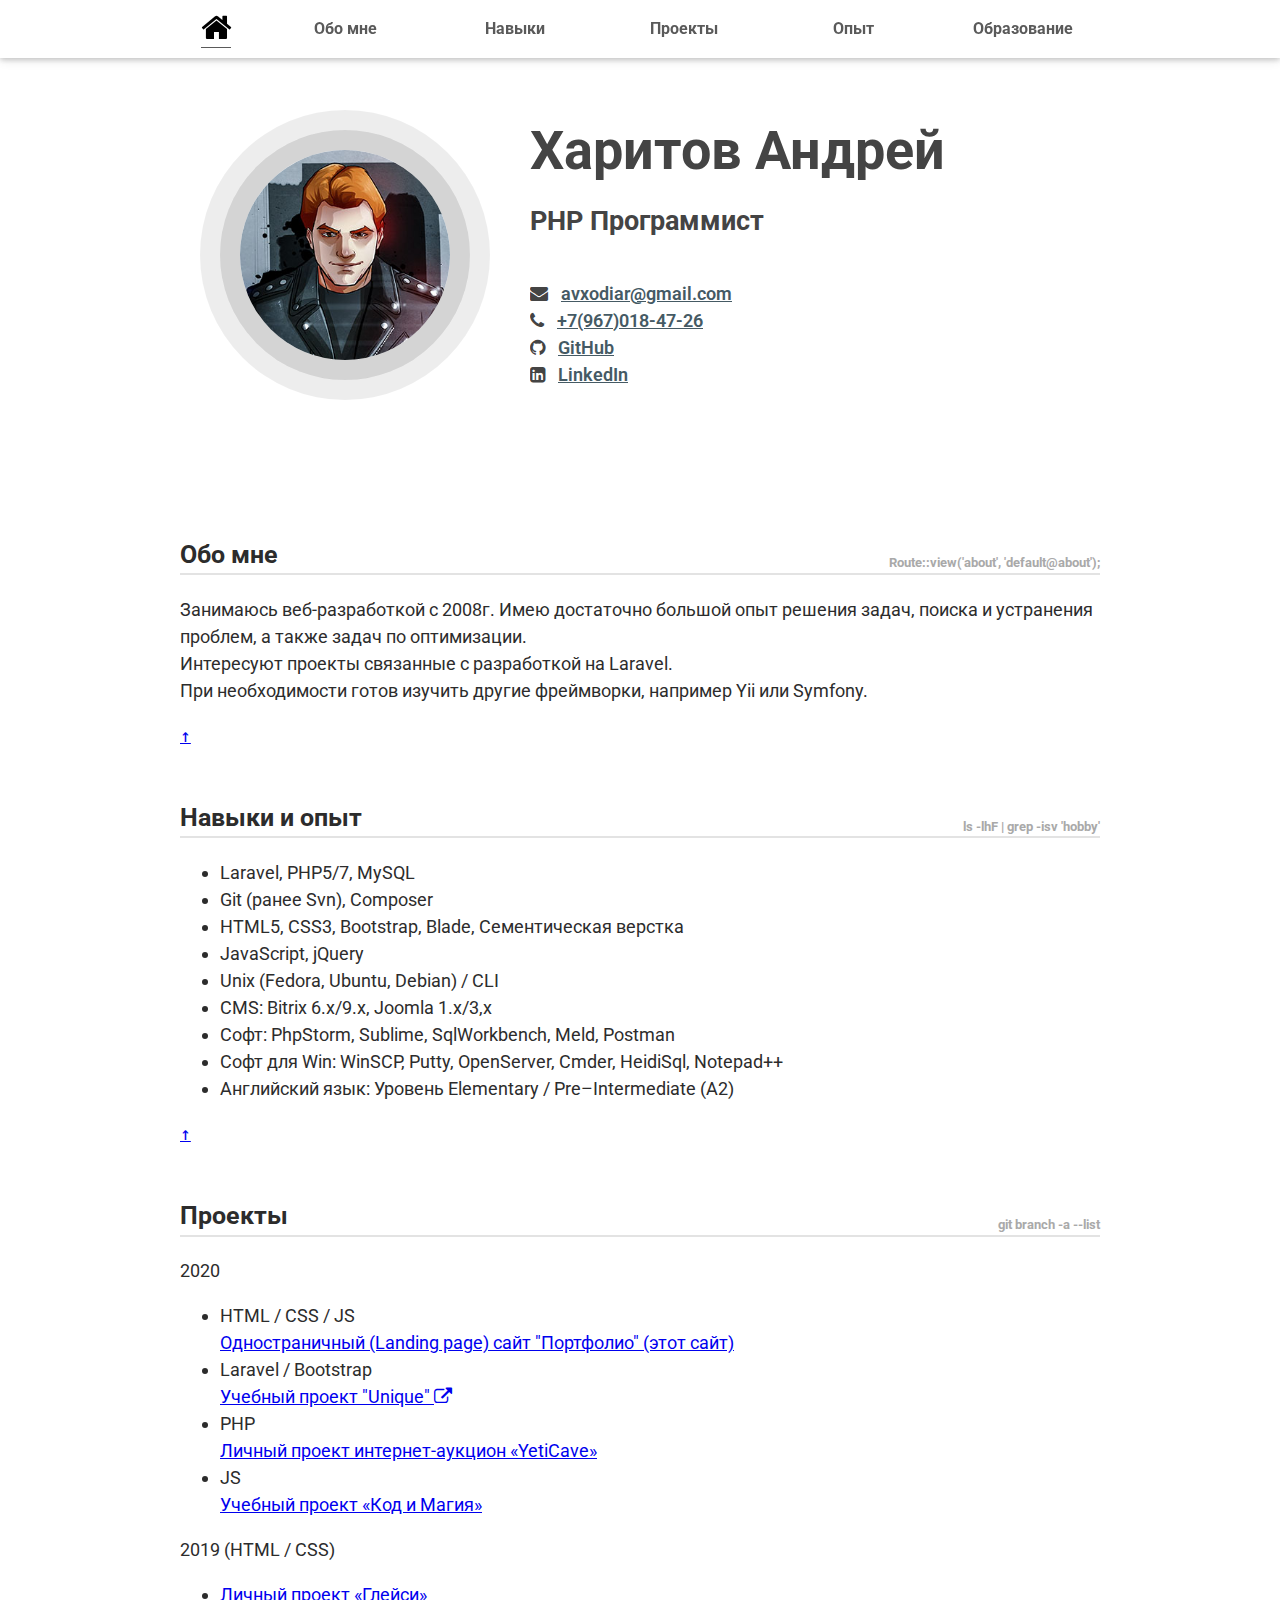
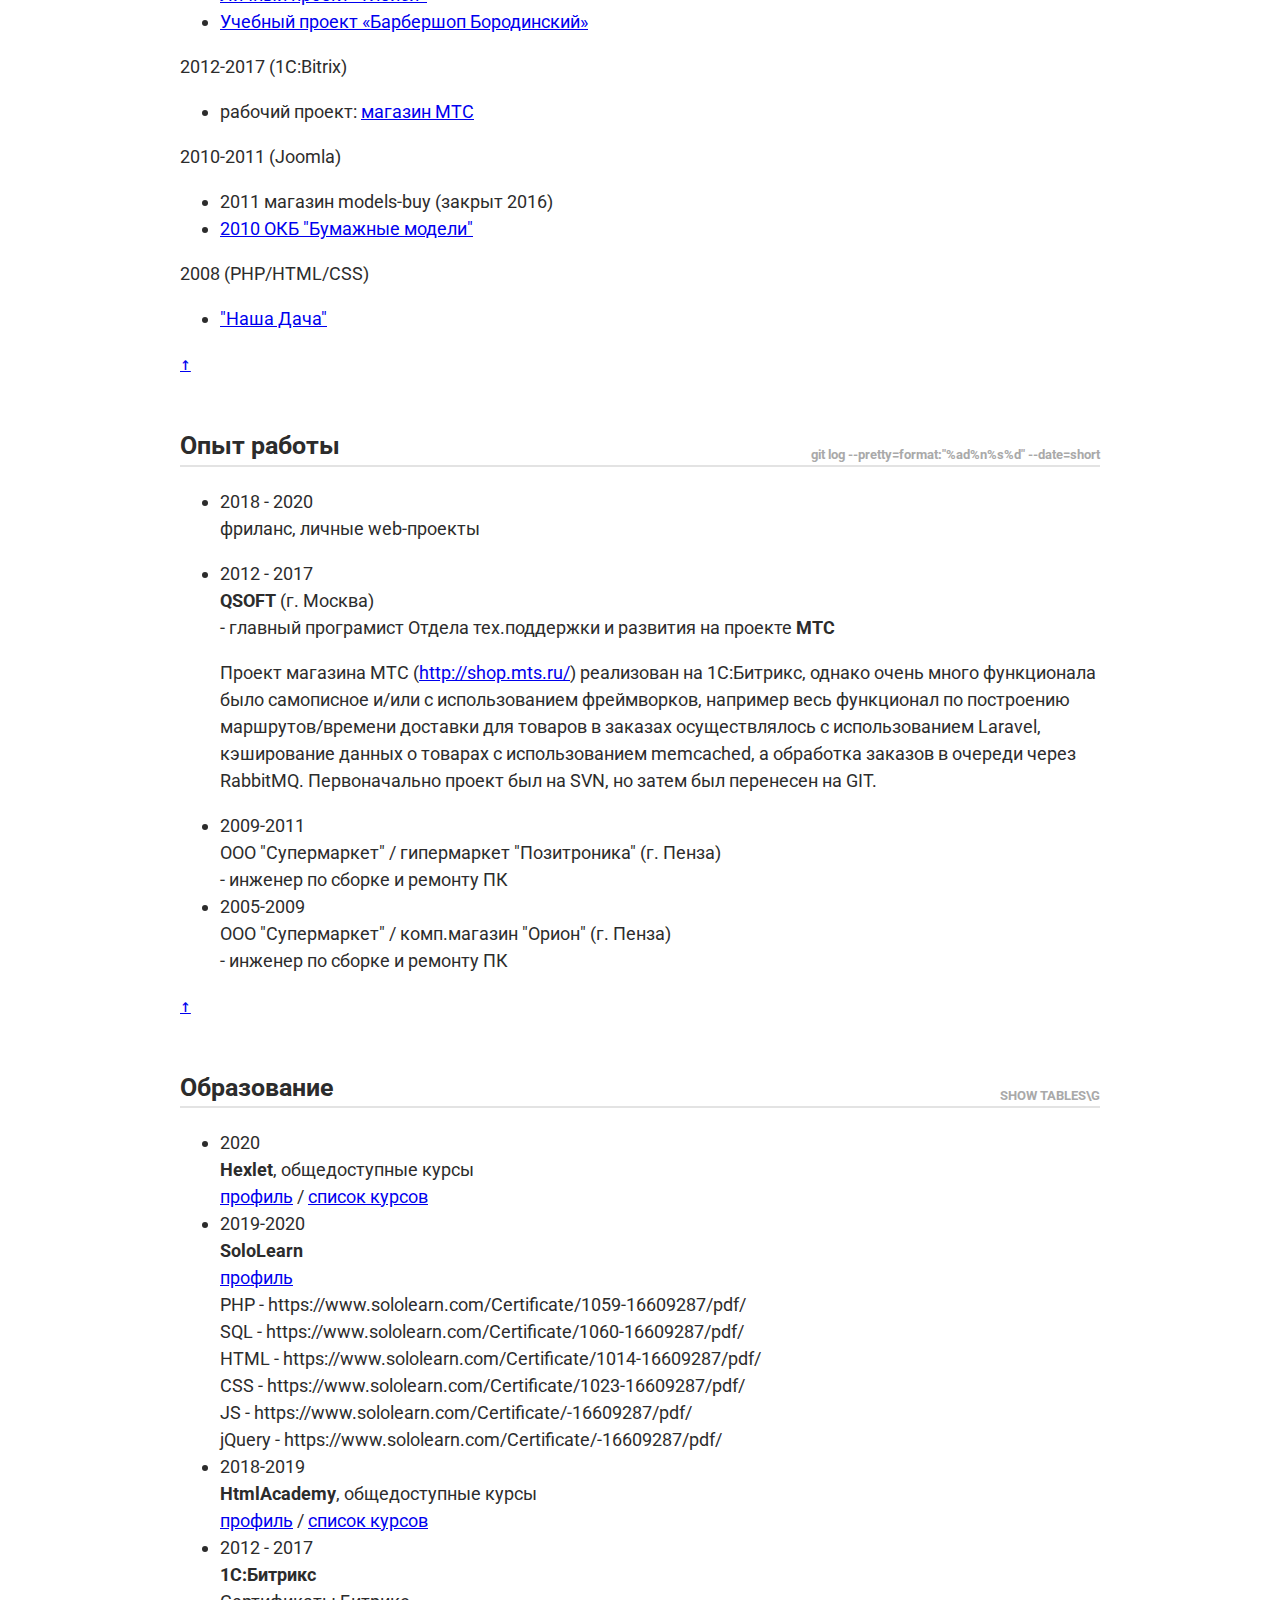
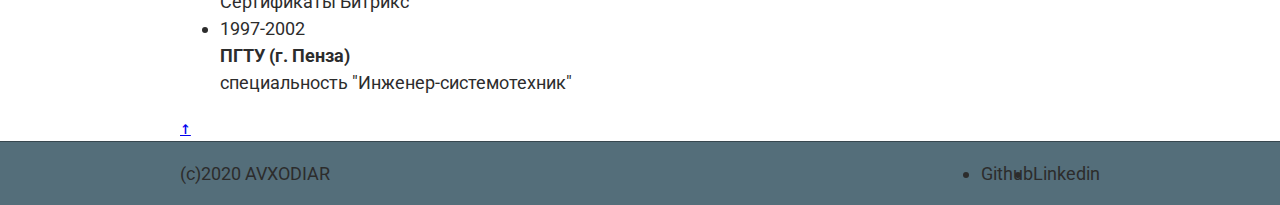
==== maket/index.html @ 3dc70e4c "Новый макет отображения портфолио" ====
<!DOCTYPE html>
<html lang="ru">
<head>
  <meta charset="UTF-8">
  <meta name="viewport" content="width=device-width, initial-scale=1.0">
  <title>Портфолио</title>

  <link href="css/basis.css" rel="stylesheet">
  <!-- <link href="css/outline-my.css" rel="stylesheet"> -->
  <link href="css/r-normalize-min.v8.0.1-2.css" rel="stylesheet">
  <link type="text/css" rel="stylesheet" href="http://fonts.googleapis.com/css?family=Roboto:300,400,500,700|Google+Sans:400,500,700">
  <link rel="stylesheet" href="css/font-awesome.min.css">
  <style>
    body {
      min-width: 960px;
      display: flex;
      flex-direction: column;
      justify-content: space-between;
      min-height: 100vh;

      color: #2c2c2c;
      font-size: 18px;
      font-family: "Roboto", "monospace";
      line-height: 1.5;
      background-color: #fff;
    }
    header {
      /*background-color: #607D8B;
      color: #fff;*/
    }
    main {
      flex-grow: 1;
    }

    .container {
      width: 960px;
      margin: 0 auto;
      padding: 0 20px;
      box-sizing: border-box;
      overflow: hidden;
    }

    .header {
      display: flex;
      margin: 90px 0 60px;
      padding: 20px;
    }
    .header img {
      border-radius: 50%;
      box-shadow: 0 0 0 20px rgba(0, 0, 0, 0.07);
      border: 20px solid rgba(0, 0, 0, 0.17);
      margin: 20px;
      width: 250px;
      height: 250px;
    }
    .header .name {
      flex-grow: 1;
      display: flex;
      flex-direction: column;
      justify-content: center;
      margin-left: 40px;
      overflow: hidden;
      color: #444;
      font-weight: 600;
    }
    .header .name h1 {
      margin: 0 0 10px;
      font-size: 3em;
    }
    .header .name h4 {
      margin: 0 0 20px;
      font-size: 1.5em;
    }

    .header .name a {
      padding-left: 0.5em;
      font-size: 1em;
      color: #455A64;
    }
    
    .header .name ul {
      list-style: none;
      padding: 0;
    }



    nav.main {
      /*background-color: #546E7A;
      border-top: 1px solid #37474F;
      box-shadow: 0px 10px 20px 0px #546E7A;*/
      /*border-bottom: 1px solid #c9c9c9;*/
      width: 100%;
      position: fixed;
      background: #FFFFFF;
      z-index: 1;
      box-shadow: 0 2px 5px 0 rgba(0, 0, 0, 0.16), 0 2px 10px 0 rgba(0, 0, 0, 0.12);
    }
    nav.main ul {
      display: flex;
      justify-content: space-evenly;
      padding: 0.5em 0;
      list-style: none;
    }
    nav.main li {
      /*margin: 0px 10px;*/
    }
    nav.main a {
      display: block;
      width: 9em;
      padding: 0.5em 1em;
      color: #5a5a5a;
      font-size: 0.9em;
      font-weight: bold;
      text-align: center;
      text-decoration: none;
    }
    nav.main .home a {
      width: 4em;
      padding: 0;
    }
    nav.main .home .fa-home:before {
      font-size: 2em;
      position: relative;
      top: 0.1em;
      padding-bottom: 0.1em;
    }
    nav.main .home.active .fa-home:before {
      border-bottom: 1px solid #5a5a5a;
    }


    nav.main a span {
      padding: 0.5em 0;
    }
    nav.main a span:last-child {
      display: none;
    }
    nav.main a span:last-child::before,
    nav.main a span:last-child::after {
      position: absolute;
    }
    nav.main a span:last-child::before {
      content: '{{ ';
      margin-left: -1.5em;
    }
    nav.main a span:last-child::after {
      content: ' }}';
      margin-left: 0.5em;
    }

    nav.main .active span:first-child {
      border-bottom: 1px solid #5a5a5a;
    }    

    nav.main .active a,
    nav.main a:hover {
      color: #000;
      /*background-color: #cfd8dc;*/
    }
    nav.main a:hover span:first-child {
      display: none;
    }
    nav.main a:hover span:last-child {
      display: inline;
    }

    main {
      background-color: #fff;
    }

    h2 {
      position: relative;
      margin-top: 50px;
      font-size: 25px;
      text-align: left;
      border-bottom: 2px solid #e3e3e3;
    }

    h2.fun span{
      position: absolute;
      right: 0;
      font-size: 0.5em;
      color: darkgray;
      bottom: 0;
    }

   
    footer {
      border-top: 1px solid #37474F;
      background-color: #546E7A;
    }
    footer .container {
      display: flex;
      justify-content: space-between;
    }
    footer .container ul {
      display: flex; 
    }

  </style>

</head>
<body id="home">
  <nav class="main">
    <ul class="container">
      <li class="home active">
        <a href="#home" aria-label="Главная">
          <i class="fa fa-home fa-2" aria-hidden="true"></i>
        </a>
      </li>
      <li><a href="#about">
        <span>Обо мне</span>
        <span>$about</span></a>
      </li>
      <li>
        <a href="#skills">
          <span>Навыки</span>
          <span>$skills</span>
        </a>
      </li>
      <li>
        <a href="#projects">
          <span>Проекты</span>
          <span>$projects</span>
        </a>
      </li>
      <li>
        <a href="#expirience">
          <span>Опыт</span>
          <span>$expirience</span>
        </a></li>
      <li>
        <a href="#education">
          <span>Образование</span>
          <span>$education</span>
        </a>
      </li>
    </ul>
  </nav>

  <header>
    <div class="container">
      <div class="header">
        <img src="img/avatar.jpg" width=250px height=250px alt="Мое фото">
        <div class="name">
          <h1>Харитов Андрей</h1>
          <h4>PHP Программист</h4>
          <ul>
            <li>
              <i class="fa fa-envelope"></i>
              <a href="mailto:avxodiar@gmail.com">avxodiar@gmail.com</a>
            </li>
            <li>
              <i class="fa fa-phone"></i>
              <a href="tel:+79670184726">+7(967)018-47-26</a>
            </li>
            <li>
              <i class="fa fa-github"></i>
              <a href="callto:">GitHub</a>
            </li>
            <li>
              <i class="fa fa-linkedin-square"></i>
              <a href="callto:">LinkedIn</a>
            </li>
          </ul>
        </div>
      </div>
    </div>
  </header>




  <main>
    <div class="container">
      <section id="about" class="anchor">
        <h2 class="fun">Обо мне<span>Route::view('about', 'default@about');</span></h2>
        <p>
          Занимаюсь веб-разработкой с 2008г. Имею достаточно большой опыт решения задач,
          поиска и устранения проблем, а также задач по оптимизации.<br>
          Интересуют проекты связанные с разработкой на Laravel.<br>
          При необходимости готов изучить другие фреймворки, например Yii или Symfony.
        </p>
        <!-- <p>
          <b><i>Примечание для HR</i></b>: я НЕ заинтересован в любых! предложениях связанных с 1С:Битрикс.<br>
          Такие предложения будут игнорироваться. Пожалуйста, не тратьте ни своё, ни моё время.
        </p> -->
        <a href="#top">&uarr;</a>
      </section>

      <section id="skills">
        <h2 class="fun">Навыки и опыт<span>ls -lhF | grep -isv 'hobby'</span></h2>
        <ul>
          <li>Laravel, PHP5/7, MySQL</li>
          <li>Git (ранее Svn), Composer</li>
          <li>HTML5, CSS3, Bootstrap, Blade, Сементическая верстка</li>
          <li>JavaScript, jQuery</li>
          <li>Unix (Fedora, Ubuntu, Debian) / CLI</li>
          <li>CMS: Bitrix 6.x/9.x, Joomla 1.x/3,x</li>
          <li>Софт: PhpStorm, Sublime, SqlWorkbench, Meld, Postman </li>
          <li>Софт для Win: WinSCP, Putty, OpenServer, Cmder, HeidiSql, Notepad++</li>
          <li>Английский язык: Уровень Elementary / Pre–Intermediate (A2)</li>
        </ul>
        <a href="#top">&uarr;</a>
      </section>

      <section id="projects">
        <h2 class="fun">Проекты<span>git branch -a --list</span></h2>
        <div>
          <label>2020</label>
          <ul>
            <li>HTML / CSS / JS<br>
              <a href="https://github.com/Avxodiar/unique">
                Одностраничный (Landing page) сайт "Портфолио" (этот сайт)
              </a>
            </li>
            <li>Laravel / Bootstrap<br>
              <a href="https://github.com/Avxodiar/unique">
                Учебный проект "Unique" 
                <i class="fa fa-external-link"></i>
              </a>
            </li>
            <li>PHP<br>
              <a href="https://github.com/Avxodiar/yeticave">
                Личный проект интернет-аукцион «YetiCave»
              </a>
            </li>
            <li>JS<br>
              <a href="https://avxodiar.github.io/code-and-magic/">
                Учебный проект «Код и Магия»
              </a>
            </li>
          </ul>
        </div>
        <div>
          <label>2019 (HTML / CSS)</label>
          <ul>
            <li>
              <a href="https://avxodiar.github.io/gllacy/">
                Личный проект «Глейси»
              </a>
            </li>
            <li>
              <a href="https://avxodiar.github.io/barbershop">
                Учебный проект «Барбершоп Бородинский»
              </a>
            </li>
          </ul>
        </div>

        <div>
          <label>2012-2017 (1С:Bitrix)</label>
          <ul>
            <li> рабочий проект: <a href="#QSOFT">магазин МТС</a></li>
          </ul>
        </div>

        <div>
          <label>2010-2011 (Joomla)</label>
          <ul>
            <li>2011 магазин models-buy (закрыт 2016)</li>
            <li>
              <a href="http://models-paper.com/">
                2010 ОКБ "Бумажные модели"
              </a>
            </li>
          </ul>
        </div>

        <div>
          <label>2008 (PHP/HTML/CSS)</label>
          <ul>
            <li>
              <a href="http://nasha-dacha.com/">
                 "Наша Дача"
              </a>
            </li>
          </ul>
        </div>

        <a href="#top">&uarr;</a>
      </section>

      <section id="expirience">
        <h2 class="fun">Опыт работы<span>git log --pretty=format:"%ad%n%s%d" --date=short</span></h2>
        <ul>
          <li>2018 - 2020<br>
            фриланс, личные web-проекты
          </li>
          <li>
            <p id='QSOFT'>2012 - 2017<br>
              <b>QSOFT</b> (г. Москва)<br>
              - главный програмист Отдела тех.поддержки и развития на проекте <b>МТС</b></p>
            <p>
              Проект магазина МТС (<a href="http://shop.mts.ru/">http://shop.mts.ru/</a>) реализован на 1С:Битрикс, однако очень много функционала было самописное и/или с использованием фреймворков, например весь функционал по построению маршрутов/времени доставки для товаров в заказах осуществлялось с использованием Laravel, кэширование данных о товарах с использованием memcached, а обработка заказов в очереди через RabbitMQ.
              Первоначально проект был на SVN, но затем был перенесен на GIT.
            </p>
          </li>
          <li>2009-2011<br>
            ООО "Супермаркет" / гипермаркет "Позитроника" (г. Пенза)<br>
             - инженер по сборке и ремонту ПК
           </li>
          <li>2005-2009<br>
            ООО "Супермаркет" / комп.магазин "Орион" (г. Пенза)<br>
            - инженер по сборке и ремонту ПК
          </li>
        </ul>
        <a href="#top">&uarr;</a>
      </section>

      <section id="education">
        <h2 class="fun">Образование <span>SHOW TABLES\G</span></h2>
        <ul>
          <li>2020<br>
              <b class="courses-logo logo-hexlet">Hexlet</b>, общедоступные курсы<br>
              <a href="https://ru.hexlet.io/u/avxodiar" target="_blank">профиль</a>
               /
              <a href="https://ru.hexlet.io/u/avxodiar/courses" target="_blank">список курсов</a>
          </li>
          <li>2019-2020<br>
            <b class="courses-logo logo-sololearn">SoloLearn</b><br>
            <a href="https://www.sololearn.com/Profile/16609287/" target="_blank">профиль</a><br>
            PHP - https://www.sololearn.com/Certificate/1059-16609287/pdf/<br>
            SQL - https://www.sololearn.com/Certificate/1060-16609287/pdf/<br>
            HTML - https://www.sololearn.com/Certificate/1014-16609287/pdf/<br>
            CSS - https://www.sololearn.com/Certificate/1023-16609287/pdf/<br>
            
            JS - https://www.sololearn.com/Certificate/-16609287/pdf/<br>
            jQuery - https://www.sololearn.com/Certificate/-16609287/pdf/<br>
          </li>
          <li>2018-2019<br>
              <b class="courses-logo logo-htmlacademy">HtmlAcademy</b>, общедоступные курсы<br>
              <a href="https://htmlacademy.ru/profile/id14311/" target="_blank">профиль</a>
               /
              <a href="https://htmlacademy.ru/profile/id14311/progress" target="_blank">список курсов</a>
          </li>
          <li>2012 - 2017<br>
            <b class="courses-logo logo-bitrix" target="_blank">1C:Битрикс</b><br>
            Сертификаты Битрикс
          </li>
          <li>1997-2002<br>
            <b class="courses-logo logo-pgtu">ПГТУ (г. Пенза)</b><br>
            специальность "Инженер-системотехник"
          </li>
        </ul>
        <a href="#top">&uarr;</a>
      </section>

    </div>
  </main>

  <footer>
    <div class="container">
      <p>(c)2020 AVXODIAR</p>
      <nav>
        <h3 class="visually-hidden">Ссылки</h3>
        <ul>
          <li>Github</li>
          <li>Linkedin</li>
        </ul>
      </nav>
    </div>
  </footer>

<script>
'use strict';

( function() {

const topOffset = document.querySelector('nav.main').offsetHeight + 12;
document.querySelectorAll('nav.main a[href^="#"').forEach(link => {

    link.addEventListener('click', function(evt) {
        evt.preventDefault();

        let href = this.getAttribute('href').substring(1);

        document.querySelector('nav.main .active').classList.remove("active");
        const currentMenu = this.parentElement;
        currentMenu.classList.add("active");

        const scrollTarget = document.getElementById(href);
        const elementPosition = scrollTarget.getBoundingClientRect().top;
        const offsetPosition = elementPosition - topOffset;

        window.scrollBy({
            top: offsetPosition,
            behavior: 'smooth'
        });
    });
});
})();
 </script>
</body>
</html>
---- maket/css/basis.css ----
/*! basis.css v1.0.3 | MIT License | avxodiar@gmail.com */
html, body {
  margin: 0;
  padding: 0;
}
img {
  max-width: 100%;
  height: auto;
}

/* общее правило для box-sizing с помощью "inherit" */
html { box-sizing: border-box; }
*, *::before, *::after {box-sizing: inherit;}

/* для корректного отображения шрифта в полях ввода*/
input[type=text], input[type=password] {
  font: inherit;
}

/*псевдораспорка. устанавливается в родительский блок*/
.clearfix::after {
  content: "";
  display: table;
  clear: both;
}

/*визуально скрытое, с поддержкой скринридеров*/
.visually-hidden:not(:focus):not(:active),
input[type="checkbox"].visually-hidden,
input[type="radio"].visually-hidden {
  position:absolute;

  width:1px;
  height:1px;
  margin:-1px;
  border:0;
  padding: 0;

  white-space: nowrap;
  clip-path: inset(100%);
  clip:rect(0 0 0 0);
  overflow:hidden;
}

/*оверлей для модальных окон*/
.modal-overlay {
  position: fixed;
  top: 0;
  left:0;
  width: 100%;
  height: 100%;

  background-color: rgba(0,0,0,0.5);
  z-index: 1;
}
---- maket/css/outline-my.css ----
/*! outline.css v1.2 | GNU License | avxodiar@gmail.com */

header, main, footer, nav, section, article, aside, .wrap {
  min-height: 20px;
  left: 0;
}

header::before,
main::before,
nav::before,
section::before,
article::before,
aside::before,
footer::before,
.wrap::before {
  position: absolute;
  right: 0;

  padding: 3px;
  font-weight: 700;

  border: 1px dotted black;
  background-color: rgba(127, 127, 127, 0.5);
}

.wrap {
  outline: 1px dashed #000000;
  opacity: 0.7;
}
header {
  outline: 2px solid #00FF00;
  background-color: rgba(0,255,0,50%);
}
main {
  outline: 2px solid #FF0000;
  background-color: rgba(255,0,0,50%);
}
nav {
  outline: 2px solid #FFFF00;
  background-color: rgba(255,255,0,50%);
}
section {
  outline: 2px solid #FF7F00;
  background-color: rgba(255,127,0,50%);
}
article {
  outline: 2px solid #FF00FF;
  background-color: rgba(255,0,255,50%);
}
aside {
  outline: 2px solid #00FFFF;
  background-color: rgba(0,255,255,50%);
}
footer {
  outline: 2px solid #0000FF;
  background-color: rgba(0,0,255,50%);
}

header::before {
  content: "header";
}
main::before {
  content: "main";
}
nav::before {
  content: "nav";
}
section::before {
  content: "section";
}
article::before {
  content: "article";
}
aside::before {
  content: "aside";
}
footer::before {
  content: "footer";
}
wrap::before {
  content: "wrap";
}
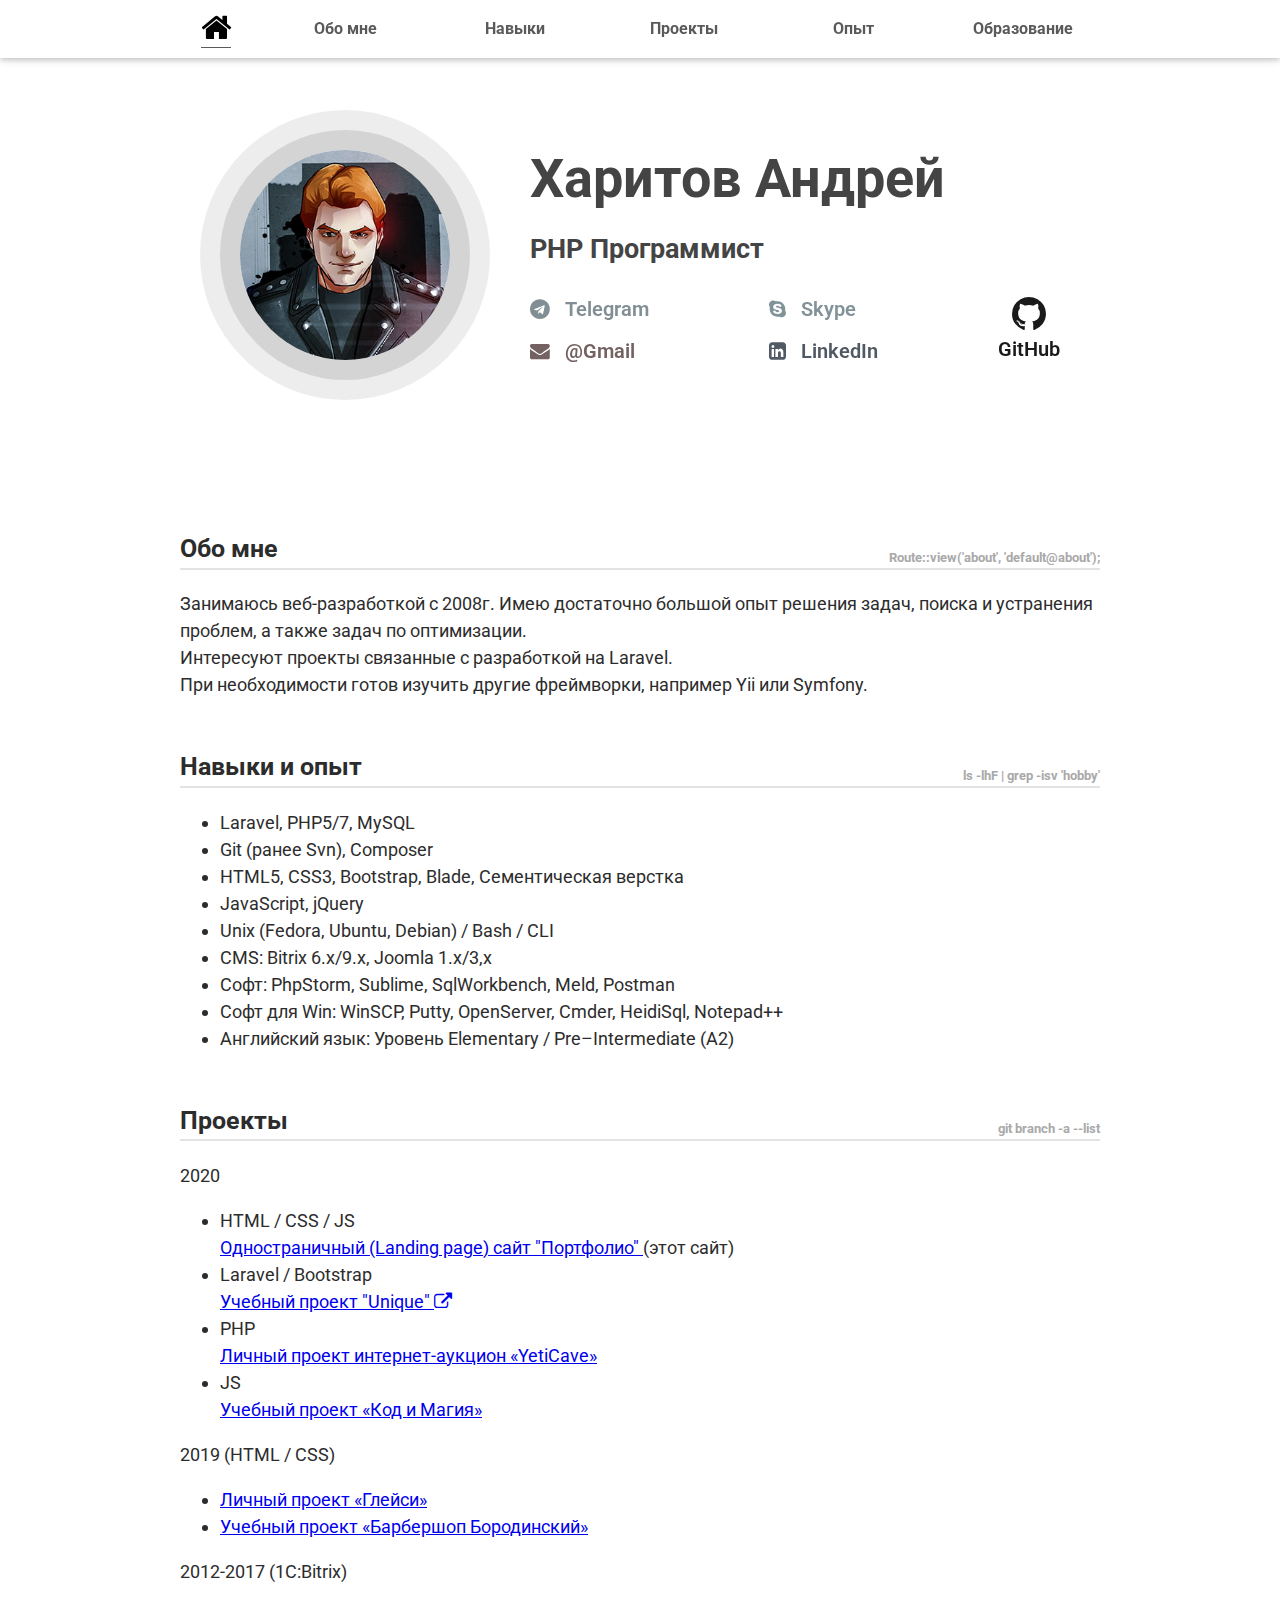
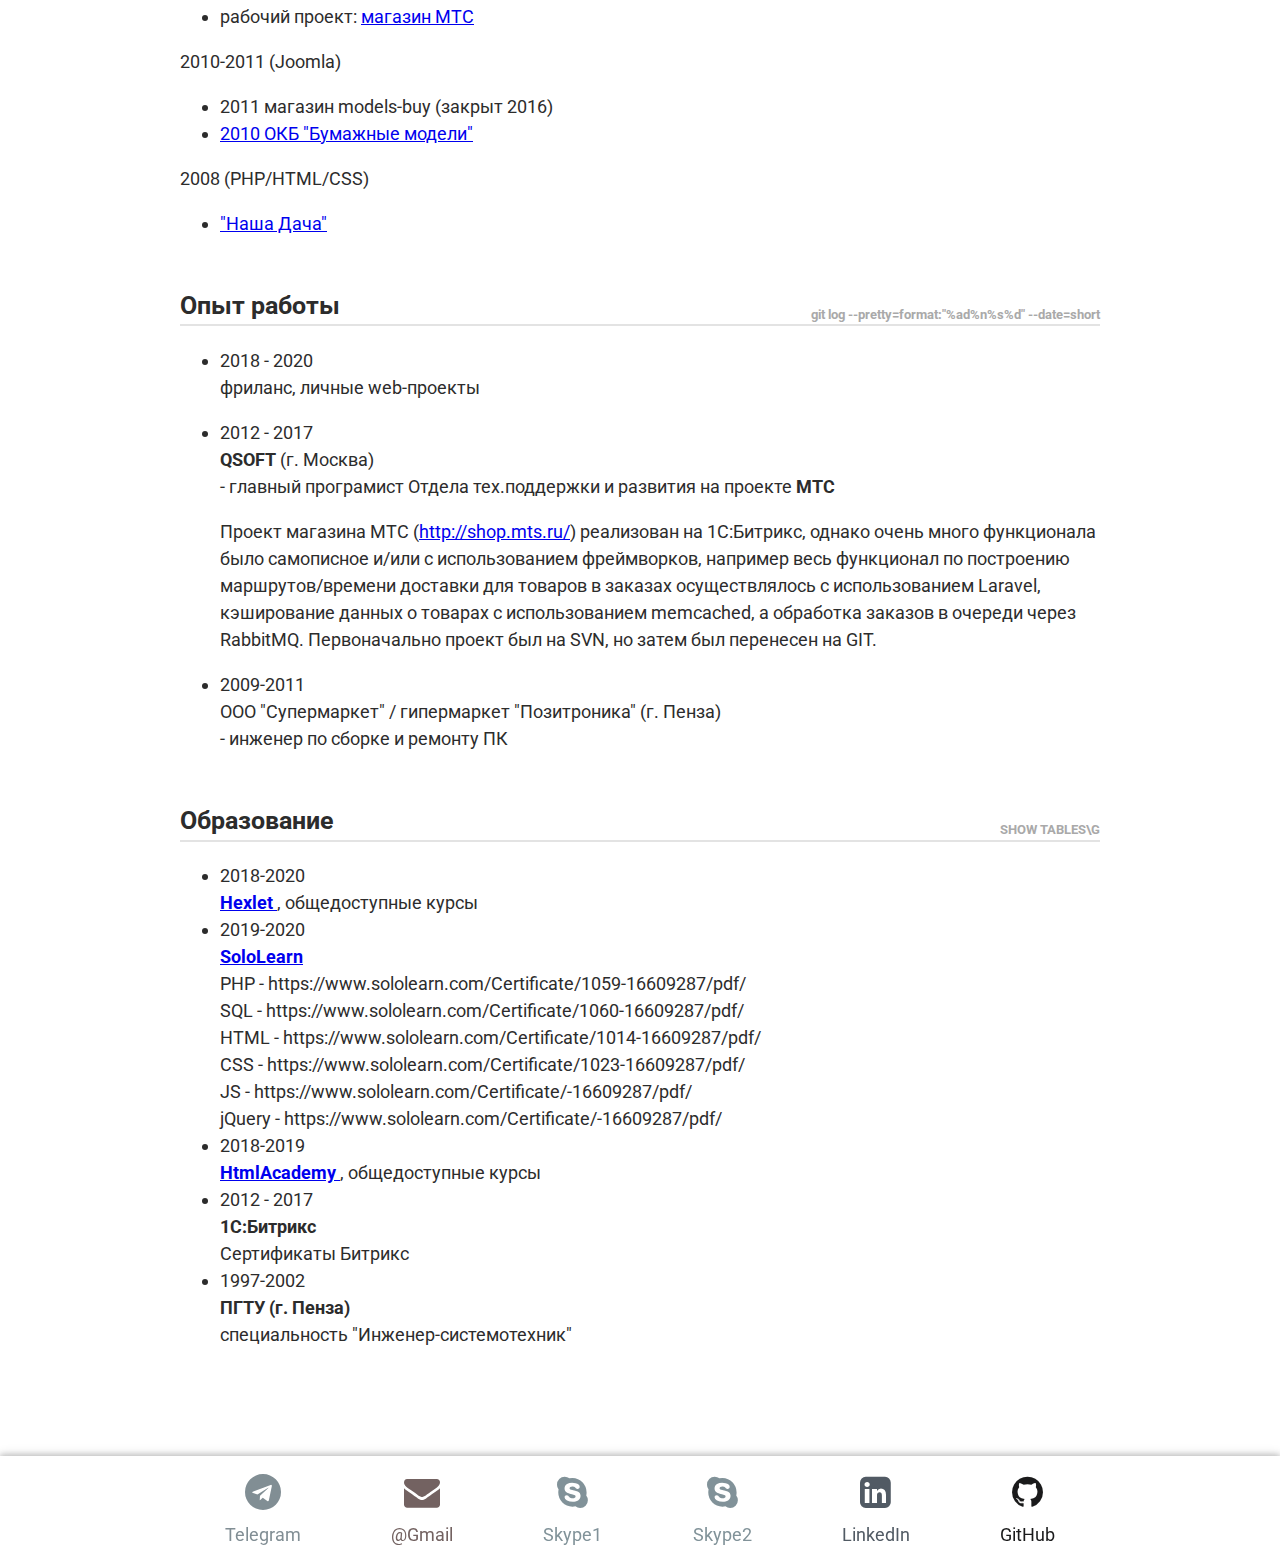
==== commit 255c0c49: "доделан футер, добавлены иконки соцсетей и сервисов" ====
--- a/maket/index.html
+++ b/maket/index.html
@@ -72,16 +72,38 @@
       font-size: 1.5em;
     }
 
-    .header .name a {
-      padding-left: 0.5em;
-      font-size: 1em;
-      color: #455A64;
-    }
-    
     .header .name ul {
+      display: flex;
+      flex-direction: row;
+      flex-wrap: wrap;
+      justify-content: space-between;
       list-style: none;
       padding: 0;
-    }
+      margin: 0;
+      font-size: 1.1em;
+    }
+    .header .name li {
+      padding: 0.3em 1em 0.3em 0;
+    }
+    .header .name a {
+      /*padding-left: 0.5em;
+      font-size: 1em;
+      color: #455A64;*/
+      text-decoration: none;
+    }
+    .header .name a i {
+      margin-right: 0.5em;
+    }
+    .header .name li:last-child .github {
+      display: flex;
+      flex-direction: column;
+      text-align: center;
+    }
+    .header .name li:last-child .github i {
+      font-size: 2em;
+      margin: 0;
+    }
+    
 
 
 
@@ -187,16 +209,65 @@
 
    
     footer {
-      border-top: 1px solid #37474F;
-      background-color: #546E7A;
+      margin-top: 5em;
+      box-shadow: 0 -2px 5px 0 rgba(0, 0, 0, 0.16), 0 -2px 10px 0 rgba(0, 0, 0, 0.12);
     }
     footer .container {
       display: flex;
       justify-content: space-between;
     }
+    footer .container nav {
+      flex-grow: 1;
+    }
     footer .container ul {
-      display: flex; 
-    }
+      display: flex;
+      justify-content: space-around;
+      margin: 1em 0;
+      padding: 0;
+      list-style: none;
+    }
+    footer .container li a {
+      display: flex;
+      justify-content: space-around;
+      flex-direction: column;
+      /*color: #999;*/
+      text-align: center;
+      text-decoration: none;
+    }
+    footer .container li i {
+      font-size: 2em;
+      margin: 0 0 0.3em;
+    }
+
+    .contacts li a {
+      filter: grayscale(90%);
+    }
+    .contacts li a:hover {
+      filter: grayscale(0);
+    }
+
+    li a.gmail {
+      color: #ea4335;
+    }
+    li a.phone {
+      color: #31d059;
+    }
+    li a.telegram {
+     color: #24a2e0;
+    }
+    li a.skype {
+      color: #00b0ef;
+    }
+    li a.linkedin {
+      color: #0a66c2;
+    }
+    li a.github {
+      color: #161b22;
+    }
+    li a.github:hover {
+      color: #416487;
+    }
+
 
   </style>
 
@@ -246,24 +317,46 @@
         <div class="name">
           <h1>Харитов Андрей</h1>
           <h4>PHP Программист</h4>
-          <ul>
-            <li>
-              <i class="fa fa-envelope"></i>
-              <a href="mailto:avxodiar@gmail.com">avxodiar@gmail.com</a>
-            </li>
-            <li>
-              <i class="fa fa-phone"></i>
-              <a href="tel:+79670184726">+7(967)018-47-26</a>
-            </li>
-            <li>
-              <i class="fa fa-github"></i>
-              <a href="callto:">GitHub</a>
-            </li>
-            <li>
-              <i class="fa fa-linkedin-square"></i>
-              <a href="callto:">LinkedIn</a>
-            </li>
+
+          <ul class="contacts">
+            <div>
+              <li>
+                <a class="telegram" href="tg://resolve?domain=convergent">
+                  <i class="fa fa-telegram" aria-hidden="true"></i>
+                  Telegram
+                </a>
+              </li>
+              <li>
+                <a class="gmail" href="mailto:avxodiar@gmail.com">
+                  <i class="fa fa-envelope"></i>
+                  @Gmail
+                </a>
+              </li>
+            </div>
+            <div>
+              <li>
+                <a class="skype" href="skype:live:.cid.94ad1db13e9980e2">
+                  <i class="fa fa-skype"></i>
+                  Skype
+                </a>
+              </li>          
+              <li>
+                <a class="linkedin" href="https://www.linkedin.com/in/avxodiar">
+                  <i class="fa fa-linkedin-square"></i>
+                  LinkedIn
+                </a>
+              </li>
+            </div>
+            <div>
+              <li>
+                <a class="github" href="https://github.com/Avxodiar">
+                  <i class="fa fa-github"></i>
+                  GitHub
+                </a>
+            </li>
+            </div>
           </ul>
+
         </div>
       </div>
     </div>
@@ -286,7 +379,6 @@
           <b><i>Примечание для HR</i></b>: я НЕ заинтересован в любых! предложениях связанных с 1С:Битрикс.<br>
           Такие предложения будут игнорироваться. Пожалуйста, не тратьте ни своё, ни моё время.
         </p> -->
-        <a href="#top">&uarr;</a>
       </section>
 
       <section id="skills">
@@ -296,13 +388,12 @@
           <li>Git (ранее Svn), Composer</li>
           <li>HTML5, CSS3, Bootstrap, Blade, Сементическая верстка</li>
           <li>JavaScript, jQuery</li>
-          <li>Unix (Fedora, Ubuntu, Debian) / CLI</li>
+          <li>Unix (Fedora, Ubuntu, Debian) / Bash / CLI</li>
           <li>CMS: Bitrix 6.x/9.x, Joomla 1.x/3,x</li>
           <li>Софт: PhpStorm, Sublime, SqlWorkbench, Meld, Postman </li>
           <li>Софт для Win: WinSCP, Putty, OpenServer, Cmder, HeidiSql, Notepad++</li>
           <li>Английский язык: Уровень Elementary / Pre–Intermediate (A2)</li>
         </ul>
-        <a href="#top">&uarr;</a>
       </section>
 
       <section id="projects">
@@ -312,8 +403,8 @@
           <ul>
             <li>HTML / CSS / JS<br>
               <a href="https://github.com/Avxodiar/unique">
-                Одностраничный (Landing page) сайт "Портфолио" (этот сайт)
-              </a>
+                Одностраничный (Landing page) сайт "Портфолио"
+              </a> (этот сайт)
             </li>
             <li>Laravel / Bootstrap<br>
               <a href="https://github.com/Avxodiar/unique">
@@ -352,7 +443,7 @@
         <div>
           <label>2012-2017 (1С:Bitrix)</label>
           <ul>
-            <li> рабочий проект: <a href="#QSOFT">магазин МТС</a></li>
+            <li> рабочий проект: <a href="http://shop.mts.ru/">магазин МТС</a></li>
           </ul>
         </div>
 
@@ -378,8 +469,6 @@
             </li>
           </ul>
         </div>
-
-        <a href="#top">&uarr;</a>
       </section>
 
       <section id="expirience">
@@ -401,26 +490,26 @@
             ООО "Супермаркет" / гипермаркет "Позитроника" (г. Пенза)<br>
              - инженер по сборке и ремонту ПК
            </li>
-          <li>2005-2009<br>
-            ООО "Супермаркет" / комп.магазин "Орион" (г. Пенза)<br>
-            - инженер по сборке и ремонту ПК
-          </li>
         </ul>
-        <a href="#top">&uarr;</a>
       </section>
 
       <section id="education">
         <h2 class="fun">Образование <span>SHOW TABLES\G</span></h2>
         <ul>
-          <li>2020<br>
-              <b class="courses-logo logo-hexlet">Hexlet</b>, общедоступные курсы<br>
-              <a href="https://ru.hexlet.io/u/avxodiar" target="_blank">профиль</a>
-               /
-              <a href="https://ru.hexlet.io/u/avxodiar/courses" target="_blank">список курсов</a>
-          </li>
-          <li>2019-2020<br>
-            <b class="courses-logo logo-sololearn">SoloLearn</b><br>
-            <a href="https://www.sololearn.com/Profile/16609287/" target="_blank">профиль</a><br>
+          <li>
+            2018-2020<br>
+
+            <a href="https://ru.hexlet.io/u/avxodiar/courses" target="_blank">
+              <b class="courses-logo logo-hexlet">Hexlet</b>
+            </a>, общедоступные курсы
+          </li>
+
+          <li>
+            2019-2020<br>
+
+            <a href="https://www.sololearn.com/Profile/16609287/" target="_blank">
+              <b class="courses-logo logo-sololearn">SoloLearn</b>
+            </a><br>
             PHP - https://www.sololearn.com/Certificate/1059-16609287/pdf/<br>
             SQL - https://www.sololearn.com/Certificate/1060-16609287/pdf/<br>
             HTML - https://www.sololearn.com/Certificate/1014-16609287/pdf/<br>
@@ -429,22 +518,23 @@
             JS - https://www.sololearn.com/Certificate/-16609287/pdf/<br>
             jQuery - https://www.sololearn.com/Certificate/-16609287/pdf/<br>
           </li>
+
           <li>2018-2019<br>
-              <b class="courses-logo logo-htmlacademy">HtmlAcademy</b>, общедоступные курсы<br>
-              <a href="https://htmlacademy.ru/profile/id14311/" target="_blank">профиль</a>
-               /
-              <a href="https://htmlacademy.ru/profile/id14311/progress" target="_blank">список курсов</a>
-          </li>
+              <a href="https://htmlacademy.ru/profile/id14311/progress" target="_blank">
+                <b class="courses-logo logo-htmlacademy">HtmlAcademy</b>
+              </a>, общедоступные курсы
+          </li>
+
           <li>2012 - 2017<br>
             <b class="courses-logo logo-bitrix" target="_blank">1C:Битрикс</b><br>
             Сертификаты Битрикс
           </li>
+
           <li>1997-2002<br>
             <b class="courses-logo logo-pgtu">ПГТУ (г. Пенза)</b><br>
-            специальность "Инженер-системотехник"
+              специальность "Инженер-системотехник"
           </li>
         </ul>
-        <a href="#top">&uarr;</a>
       </section>
 
     </div>
@@ -452,13 +542,53 @@
 
   <footer>
     <div class="container">
-      <p>(c)2020 AVXODIAR</p>
       <nav>
         <h3 class="visually-hidden">Ссылки</h3>
-        <ul>
-          <li>Github</li>
-          <li>Linkedin</li>
+        <ul class="contacts">
+          <li>
+            <a class="telegram" href="tg://resolve?domain=convergent">
+              <i class="fa fa-telegram" aria-hidden="true"></i>
+              Telegram
+            </a>
+          </li>
+          <li>
+            <a class="gmail" href="mailto:avxodiar@gmail.com">
+              <i class="fa fa-envelope"></i>
+              @Gmail
+            </a>
+          </li>
+          <!--li>
+            <a class="phone" href="tel:+1234567890">
+              <i class="fa fa-phone-square"></i>
+              +7(123)456-78-90
+            </a>
+          </li-->
+          <li>
+            <a class="skype" href="skype:live:.cid.94ad1db13e9980e2?chat">
+              <i class="fa fa-skype"></i>
+              Skype1
+            </a>
+          </li>
+          <li>
+            <a class="skype" href="skype:.cid.94ad1db13e9980e2">
+              <i class="fa fa-skype"></i>
+              Skype2
+            </a>
+          </li>
+          <li>
+            <a class="linkedin" href="https://www.linkedin.com/in/avxodiar">
+              <i class="fa fa-linkedin-square"></i>
+              LinkedIn
+            </a>
+          </li>
+          <li>
+            <a class="github" href="https://github.com/Avxodiar">
+              <i class="fa fa-github"></i>
+              GitHub
+            </a>
+          </li>
         </ul>
+
       </nav>
     </div>
   </footer>
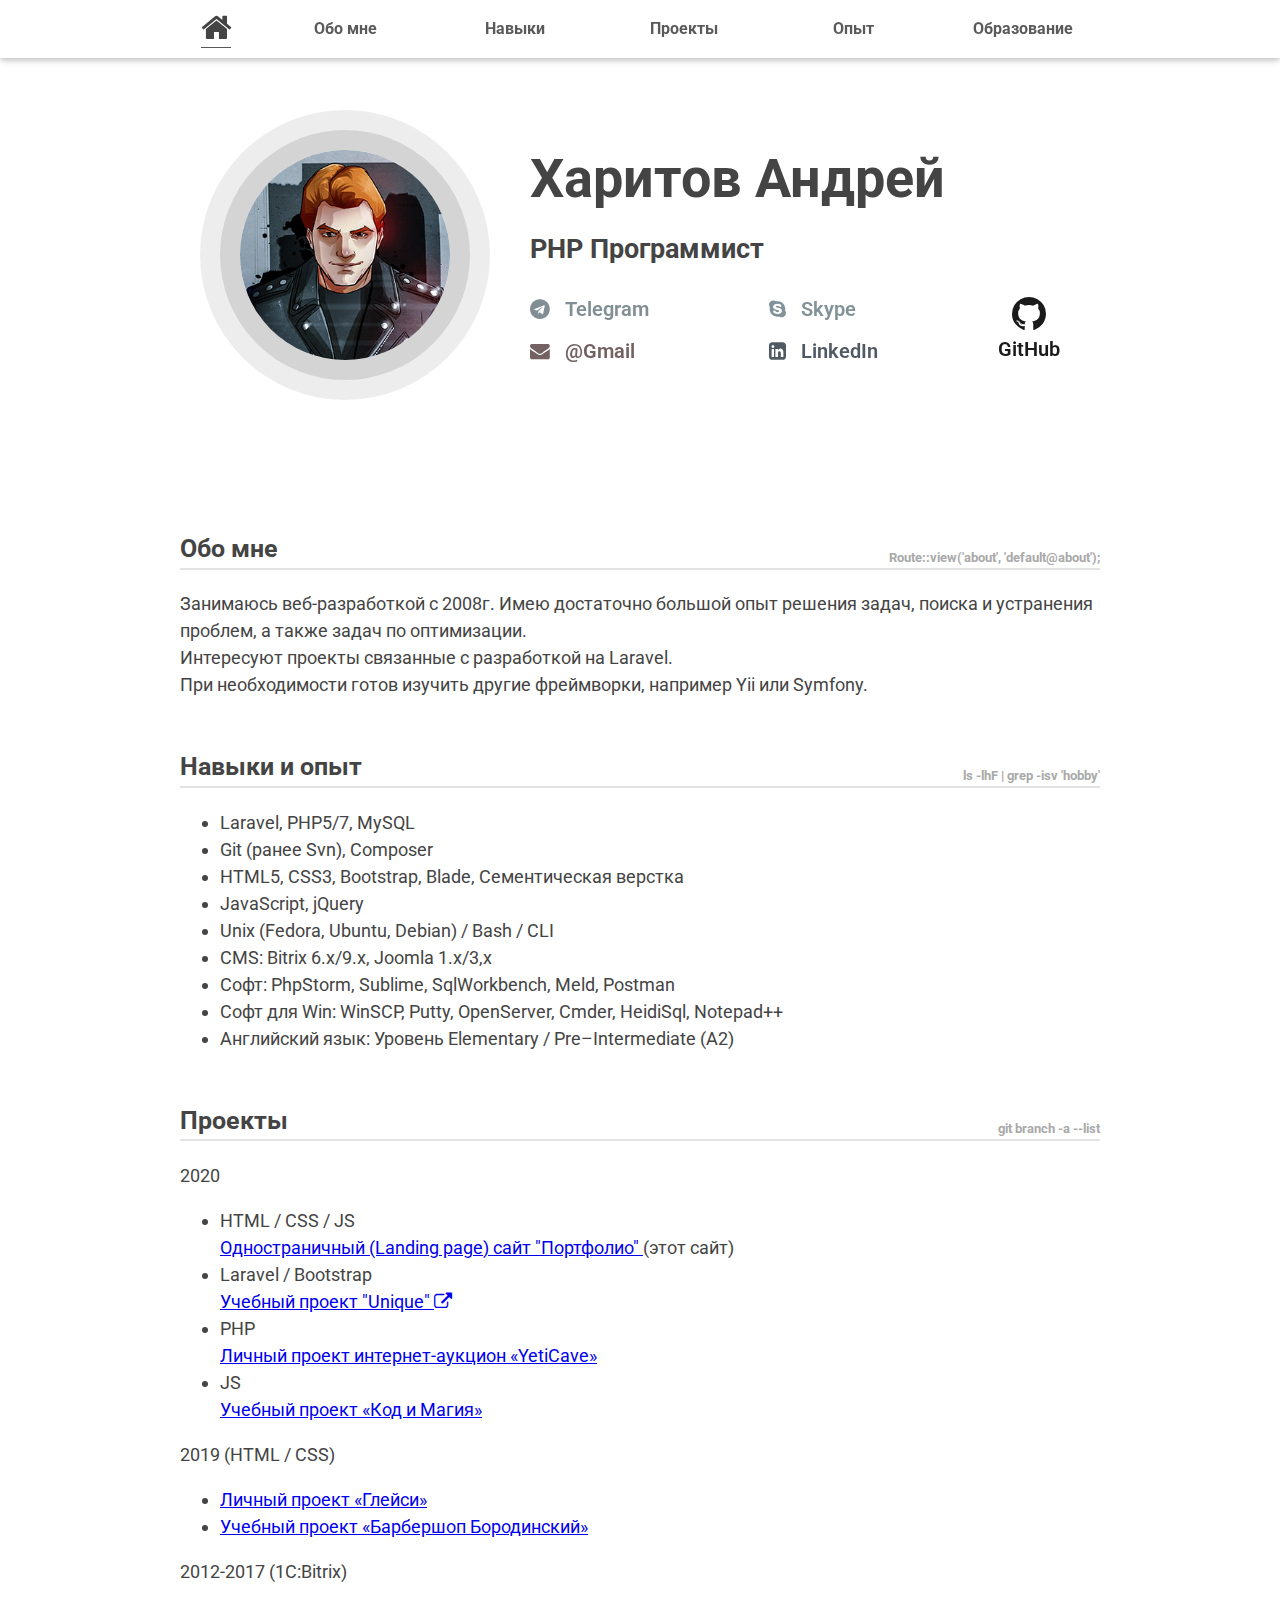
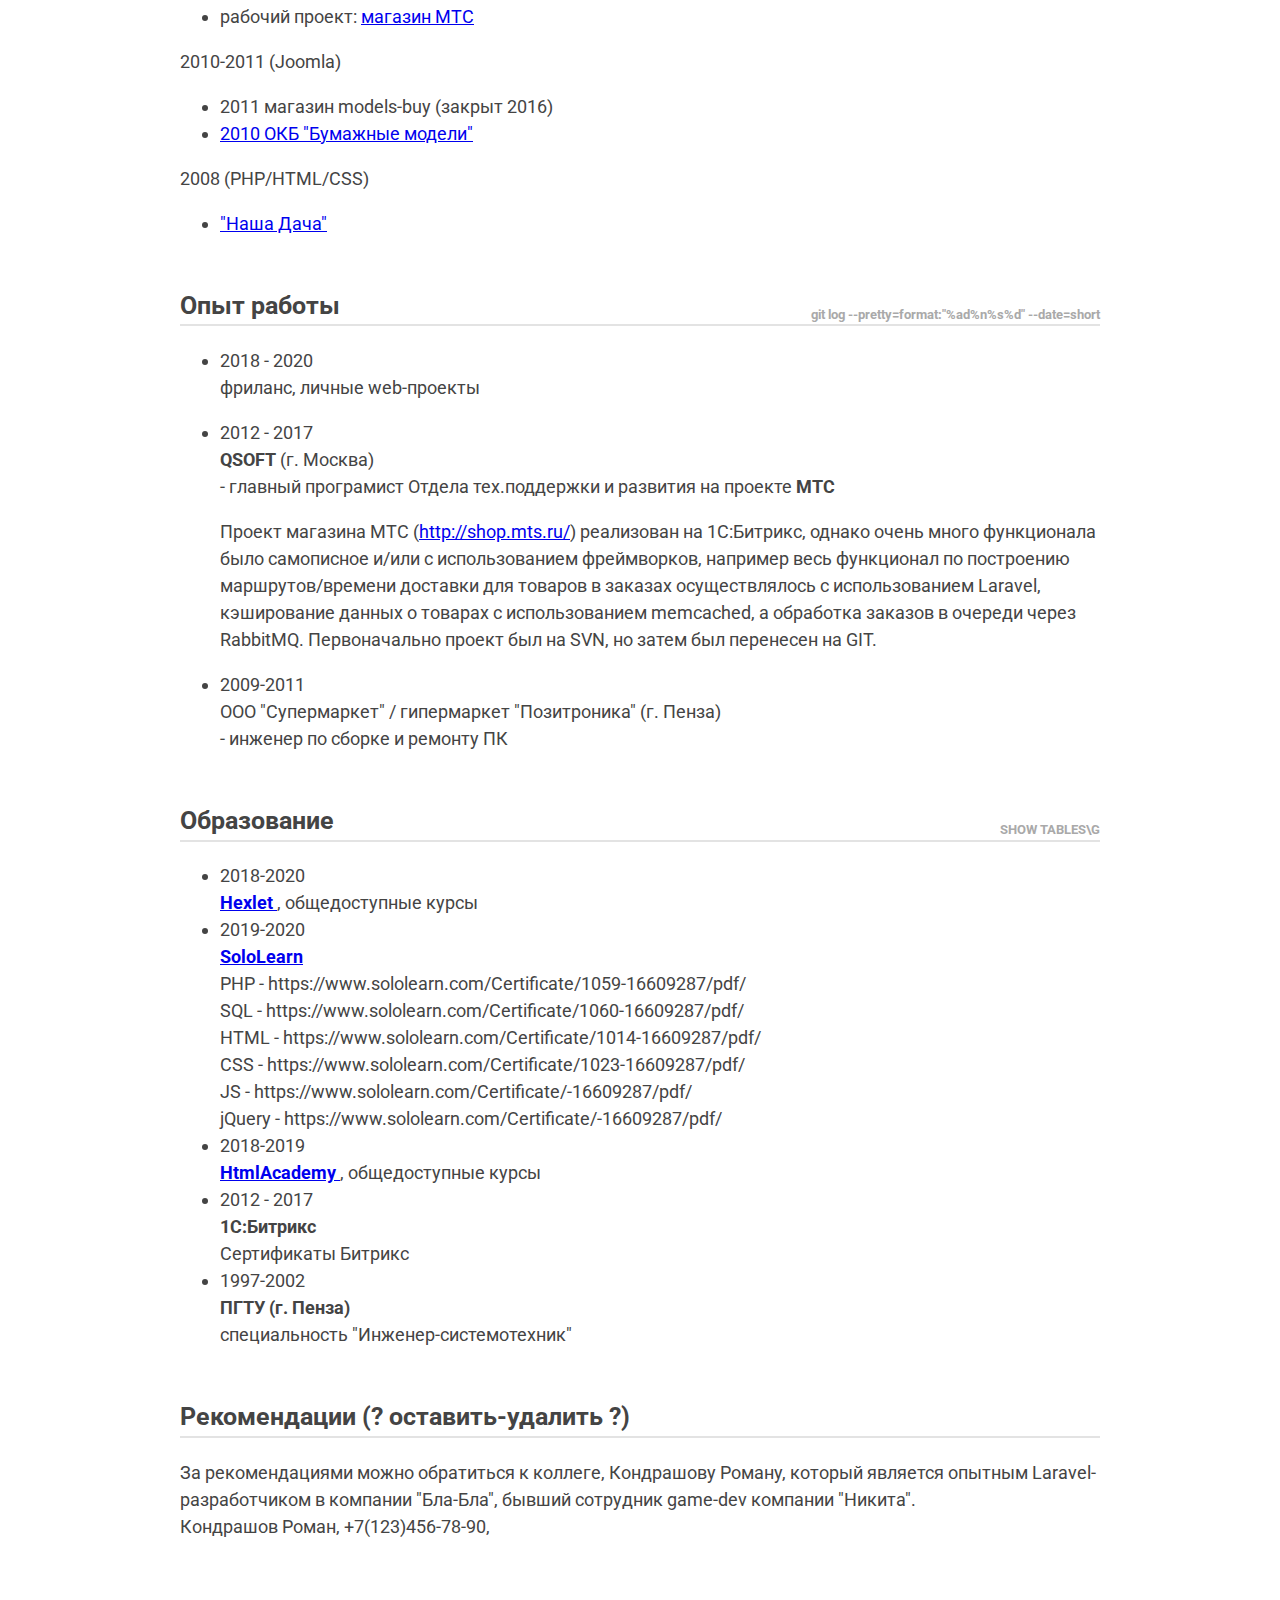
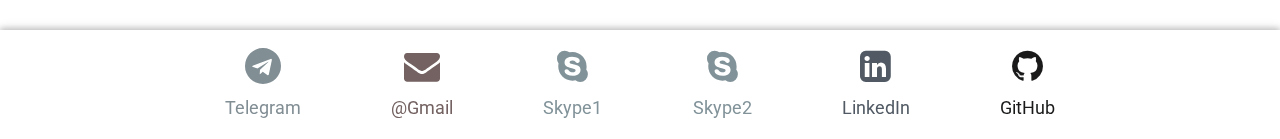
==== commit c129bef6: "Вынесены в отдельные файлы стили и скрипты" ====
--- a/maket/index.html
+++ b/maket/index.html
@@ -6,272 +6,12 @@
   <title>Портфолио</title>
 
   <link href="css/basis.css" rel="stylesheet">
-  <!-- <link href="css/outline-my.css" rel="stylesheet"> -->
   <link href="css/r-normalize-min.v8.0.1-2.css" rel="stylesheet">
   <link type="text/css" rel="stylesheet" href="http://fonts.googleapis.com/css?family=Roboto:300,400,500,700|Google+Sans:400,500,700">
   <link rel="stylesheet" href="css/font-awesome.min.css">
-  <style>
-    body {
-      min-width: 960px;
-      display: flex;
-      flex-direction: column;
-      justify-content: space-between;
-      min-height: 100vh;
-
-      color: #2c2c2c;
-      font-size: 18px;
-      font-family: "Roboto", "monospace";
-      line-height: 1.5;
-      background-color: #fff;
-    }
-    header {
-      /*background-color: #607D8B;
-      color: #fff;*/
-    }
-    main {
-      flex-grow: 1;
-    }
-
-    .container {
-      width: 960px;
-      margin: 0 auto;
-      padding: 0 20px;
-      box-sizing: border-box;
-      overflow: hidden;
-    }
-
-    .header {
-      display: flex;
-      margin: 90px 0 60px;
-      padding: 20px;
-    }
-    .header img {
-      border-radius: 50%;
-      box-shadow: 0 0 0 20px rgba(0, 0, 0, 0.07);
-      border: 20px solid rgba(0, 0, 0, 0.17);
-      margin: 20px;
-      width: 250px;
-      height: 250px;
-    }
-    .header .name {
-      flex-grow: 1;
-      display: flex;
-      flex-direction: column;
-      justify-content: center;
-      margin-left: 40px;
-      overflow: hidden;
-      color: #444;
-      font-weight: 600;
-    }
-    .header .name h1 {
-      margin: 0 0 10px;
-      font-size: 3em;
-    }
-    .header .name h4 {
-      margin: 0 0 20px;
-      font-size: 1.5em;
-    }
-
-    .header .name ul {
-      display: flex;
-      flex-direction: row;
-      flex-wrap: wrap;
-      justify-content: space-between;
-      list-style: none;
-      padding: 0;
-      margin: 0;
-      font-size: 1.1em;
-    }
-    .header .name li {
-      padding: 0.3em 1em 0.3em 0;
-    }
-    .header .name a {
-      /*padding-left: 0.5em;
-      font-size: 1em;
-      color: #455A64;*/
-      text-decoration: none;
-    }
-    .header .name a i {
-      margin-right: 0.5em;
-    }
-    .header .name li:last-child .github {
-      display: flex;
-      flex-direction: column;
-      text-align: center;
-    }
-    .header .name li:last-child .github i {
-      font-size: 2em;
-      margin: 0;
-    }
-    
-
-
-
-    nav.main {
-      /*background-color: #546E7A;
-      border-top: 1px solid #37474F;
-      box-shadow: 0px 10px 20px 0px #546E7A;*/
-      /*border-bottom: 1px solid #c9c9c9;*/
-      width: 100%;
-      position: fixed;
-      background: #FFFFFF;
-      z-index: 1;
-      box-shadow: 0 2px 5px 0 rgba(0, 0, 0, 0.16), 0 2px 10px 0 rgba(0, 0, 0, 0.12);
-    }
-    nav.main ul {
-      display: flex;
-      justify-content: space-evenly;
-      padding: 0.5em 0;
-      list-style: none;
-    }
-    nav.main li {
-      /*margin: 0px 10px;*/
-    }
-    nav.main a {
-      display: block;
-      width: 9em;
-      padding: 0.5em 1em;
-      color: #5a5a5a;
-      font-size: 0.9em;
-      font-weight: bold;
-      text-align: center;
-      text-decoration: none;
-    }
-    nav.main .home a {
-      width: 4em;
-      padding: 0;
-    }
-    nav.main .home .fa-home:before {
-      font-size: 2em;
-      position: relative;
-      top: 0.1em;
-      padding-bottom: 0.1em;
-    }
-    nav.main .home.active .fa-home:before {
-      border-bottom: 1px solid #5a5a5a;
-    }
-
-
-    nav.main a span {
-      padding: 0.5em 0;
-    }
-    nav.main a span:last-child {
-      display: none;
-    }
-    nav.main a span:last-child::before,
-    nav.main a span:last-child::after {
-      position: absolute;
-    }
-    nav.main a span:last-child::before {
-      content: '{{ ';
-      margin-left: -1.5em;
-    }
-    nav.main a span:last-child::after {
-      content: ' }}';
-      margin-left: 0.5em;
-    }
-
-    nav.main .active span:first-child {
-      border-bottom: 1px solid #5a5a5a;
-    }    
-
-    nav.main .active a,
-    nav.main a:hover {
-      color: #000;
-      /*background-color: #cfd8dc;*/
-    }
-    nav.main a:hover span:first-child {
-      display: none;
-    }
-    nav.main a:hover span:last-child {
-      display: inline;
-    }
-
-    main {
-      background-color: #fff;
-    }
-
-    h2 {
-      position: relative;
-      margin-top: 50px;
-      font-size: 25px;
-      text-align: left;
-      border-bottom: 2px solid #e3e3e3;
-    }
-
-    h2.fun span{
-      position: absolute;
-      right: 0;
-      font-size: 0.5em;
-      color: darkgray;
-      bottom: 0;
-    }
-
-   
-    footer {
-      margin-top: 5em;
-      box-shadow: 0 -2px 5px 0 rgba(0, 0, 0, 0.16), 0 -2px 10px 0 rgba(0, 0, 0, 0.12);
-    }
-    footer .container {
-      display: flex;
-      justify-content: space-between;
-    }
-    footer .container nav {
-      flex-grow: 1;
-    }
-    footer .container ul {
-      display: flex;
-      justify-content: space-around;
-      margin: 1em 0;
-      padding: 0;
-      list-style: none;
-    }
-    footer .container li a {
-      display: flex;
-      justify-content: space-around;
-      flex-direction: column;
-      /*color: #999;*/
-      text-align: center;
-      text-decoration: none;
-    }
-    footer .container li i {
-      font-size: 2em;
-      margin: 0 0 0.3em;
-    }
-
-    .contacts li a {
-      filter: grayscale(90%);
-    }
-    .contacts li a:hover {
-      filter: grayscale(0);
-    }
-
-    li a.gmail {
-      color: #ea4335;
-    }
-    li a.phone {
-      color: #31d059;
-    }
-    li a.telegram {
-     color: #24a2e0;
-    }
-    li a.skype {
-      color: #00b0ef;
-    }
-    li a.linkedin {
-      color: #0a66c2;
-    }
-    li a.github {
-      color: #161b22;
-    }
-    li a.github:hover {
-      color: #416487;
-    }
-
-
-  </style>
-
+  <link rel="stylesheet" href="css/style.css">
 </head>
+
 <body id="home">
   <nav class="main">
     <ul class="container">
@@ -537,6 +277,13 @@
         </ul>
       </section>
 
+      <section>
+        <h2>Рекомендации (? оставить-удалить ?)</h2>
+        За рекомендациями можно обратиться к коллеге, Кондрашову Роману,
+        который является опытным Laravel-разработчиком в компании "Бла-Бла", бывший сотрудник game-dev компании "Никита".<br>
+        Кондрашов Роман, +7(123)456-78-90, 
+      </section>
+
     </div>
   </main>
 
@@ -593,34 +340,7 @@
     </div>
   </footer>
 
-<script>
-'use strict';
-
-( function() {
-
-const topOffset = document.querySelector('nav.main').offsetHeight + 12;
-document.querySelectorAll('nav.main a[href^="#"').forEach(link => {
-
-    link.addEventListener('click', function(evt) {
-        evt.preventDefault();
-
-        let href = this.getAttribute('href').substring(1);
-
-        document.querySelector('nav.main .active').classList.remove("active");
-        const currentMenu = this.parentElement;
-        currentMenu.classList.add("active");
-
-        const scrollTarget = document.getElementById(href);
-        const elementPosition = scrollTarget.getBoundingClientRect().top;
-        const offsetPosition = elementPosition - topOffset;
-
-        window.scrollBy({
-            top: offsetPosition,
-            behavior: 'smooth'
-        });
-    });
-});
-})();
- </script>
+  <script src="js/script.js" type="text/javascript"></script>
+
 </body>
 </html>--- a/maket/css/style.css
+++ b/maket/css/style.css
@@ -0,0 +1,291 @@
+:root {
+  --bg-white: white;
+  --main-color: #444;
+  --dark-color: #2c2c2c;
+  --shadow-lightgray: rgba(0, 0, 0, 0.07);
+  --shadow-gray: rgba(0, 0, 0, 0.17);
+
+  /*навигация*/
+  --nav-bg: white;
+  --nav-link: #5a5a5a;
+  --nav-link-hover: #000;
+  --nav-shadow: rgba(0, 0, 0, 0.12);
+
+  /*контакты*/
+  --contact-gmail: #ea4335;
+  --contact-phone: #31d059;
+  --contact-telegram: #24a2e0;
+  --contact-skype: #00b0ef;
+  --contact-linkedin: #0a66c2;
+  --contact-github: #161b22;
+  --contact-github-hover: #416487;
+
+  /*main*/
+  --main-header-border: #e3e3e3;
+  --main-header-fun: darkgray;
+  
+  /* dark */
+  --light-gray: #c9c9c9;
+  --blue-gray: #607D8B;
+  --blue-darkgray: #455A64;
+  --blue-darkgray2: #546E7A;
+  --navy-darkgray: #37474F;
+  /* sizes */
+  --main-width: 960px;
+}
+
+@media (min-width: 320px) {
+  .apple { --fruit-color: orange; }
+}
+
+body {
+  min-width: 960px;
+  display: flex;
+  flex-direction: column;
+  justify-content: space-between;
+  min-height: 100vh;
+
+  color: var(--main-color);
+  font-size: 18px;
+  font-family: "Roboto", "monospace";
+  line-height: 1.5;
+  background-color: var(--bg-white);
+}
+
+
+h2 {
+  position: relative;
+  margin-top: 50px;
+  font-size: 25px;
+  text-align: left;
+  border-bottom: 2px solid var(--main-header-border);
+}
+
+h2.fun span{
+  position: absolute;
+  right: 0;
+  font-size: 0.5em;
+  color: var(--main-header-fun);
+  bottom: 0;
+}
+
+/* --- Ссылки на соц.сети и сервисы --- */
+
+.contacts li a {
+  filter: grayscale(90%);
+}
+.contacts li a:hover {
+  filter: grayscale(0);
+}
+
+.contacts li a.gmail {
+  color: var(--contact-gmail);
+}
+.contacts li a.phone {
+  color: var(--contact-phone);
+}
+.contacts li a.telegram {
+ color: var(--contact-telegram);
+}
+.contacts li a.skype {
+  color: var(--contact-skype);
+}
+.contacts li a.linkedin {
+  color: var(--contact-linkedin);
+}
+.contacts li a.github {
+  color: var(--contact-github);
+}
+.contacts li a.github:hover {
+  color: var(--contact-github-hover);
+}
+
+
+
+/* --- Навигация --- */
+
+nav.main {
+  width: 100%;
+  position: fixed;
+  background: var(--nav-bg);
+  z-index: 1;
+  box-shadow: 0 2px 5px 0 var(--shadow-gray), 0 2px 10px 0 var(--nav-shadow);
+}
+nav.main ul {
+  display: flex;
+  justify-content: space-evenly;
+  padding: 0.5em 0;
+  list-style: none;
+}
+nav.main li {
+  /*margin: 0px 10px;*/
+}
+nav.main a {
+  display: block;
+  width: 9em;
+  padding: 0.5em 1em;
+  color: var(--nav-link);
+  font-size: 0.9em;
+  font-weight: bold;
+  text-align: center;
+  text-decoration: none;
+}
+nav.main .home a {
+  width: 4em;
+  padding: 0;
+}
+nav.main .home .fa-home:before {
+  font-size: 2em;
+  position: relative;
+  top: 0.1em;
+  padding-bottom: 0.1em;
+}
+nav.main .home.active .fa-home:before {
+  border-bottom: 1px solid var(--nav-link);
+}
+
+
+nav.main a span {
+  padding: 0.5em 0;
+}
+nav.main a span:last-child {
+  display: none;
+}
+nav.main a span:last-child::before,
+nav.main a span:last-child::after {
+  position: absolute;
+}
+nav.main a span:last-child::before {
+  content: '{{ ';
+  margin-left: -1.5em;
+}
+nav.main a span:last-child::after {
+  content: ' }}';
+  margin-left: 0.5em;
+}
+
+nav.main .active span:first-child {
+  border-bottom: 1px solid var(--nav-link);
+}    
+
+nav.main .active a,
+nav.main a:hover {
+  color: var(--nav-main-link);
+}
+nav.main a:hover span:first-child {
+  display: none;
+}
+nav.main a:hover span:last-child {
+  display: inline;
+}
+
+
+
+/* --- Шапка --- */
+
+.container {
+  width: var(--main-width);
+  margin: 0 auto;
+  padding: 0 20px;
+  box-sizing: border-box;
+  overflow: hidden;
+}
+
+.header {
+  display: flex;
+  margin: 90px 0 60px;
+  padding: 20px;
+}
+.header img {
+  border-radius: 50%;
+  box-shadow: 0 0 0 20px var(--shadow-lightgray);
+  border: 20px solid var(--shadow-gray);
+  margin: 20px;
+  width: 250px;
+  height: 250px;
+}
+.header .name {
+  flex-grow: 1;
+  display: flex;
+  flex-direction: column;
+  justify-content: center;
+  margin-left: 40px;
+  overflow: hidden;
+  font-weight: 600;
+}
+.header .name h1 {
+  margin: 0 0 10px;
+  font-size: 3em;
+}
+.header .name h4 {
+  margin: 0 0 20px;
+  font-size: 1.5em;
+}
+
+.header .name ul {
+  display: flex;
+  flex-direction: row;
+  flex-wrap: wrap;
+  justify-content: space-between;
+  list-style: none;
+  padding: 0;
+  margin: 0;
+  font-size: 1.1em;
+}
+.header .name li {
+  padding: 0.3em 1em 0.3em 0;
+}
+.header .name a {
+  text-decoration: none;
+}
+.header .name a i {
+  margin-right: 0.5em;
+}
+.header .name li:last-child .github {
+  display: flex;
+  flex-direction: column;
+  text-align: center;
+}
+.header .name li:last-child .github i {
+  font-size: 2em;
+  margin: 0;
+}
+
+
+
+main {
+  flex-grow: 1;
+}
+
+
+
+footer {
+  margin-top: 5em;
+  box-shadow: 0 -2px 5px 0 var(--shadow-gray), 0 -2px 10px 0 var(--nav-shadow);
+}
+footer .container {
+  display: flex;
+  justify-content: space-between;
+}
+footer .container nav {
+  flex-grow: 1;
+}
+footer .container ul {
+  display: flex;
+  justify-content: space-around;
+  margin: 1em 0;
+  padding: 0;
+  list-style: none;
+}
+footer .container li a {
+  display: flex;
+  justify-content: space-around;
+  flex-direction: column;
+  text-align: center;
+  text-decoration: none;
+}
+footer .container li i {
+  font-size: 2em;
+  margin: 0 0 0.3em;
+}
+
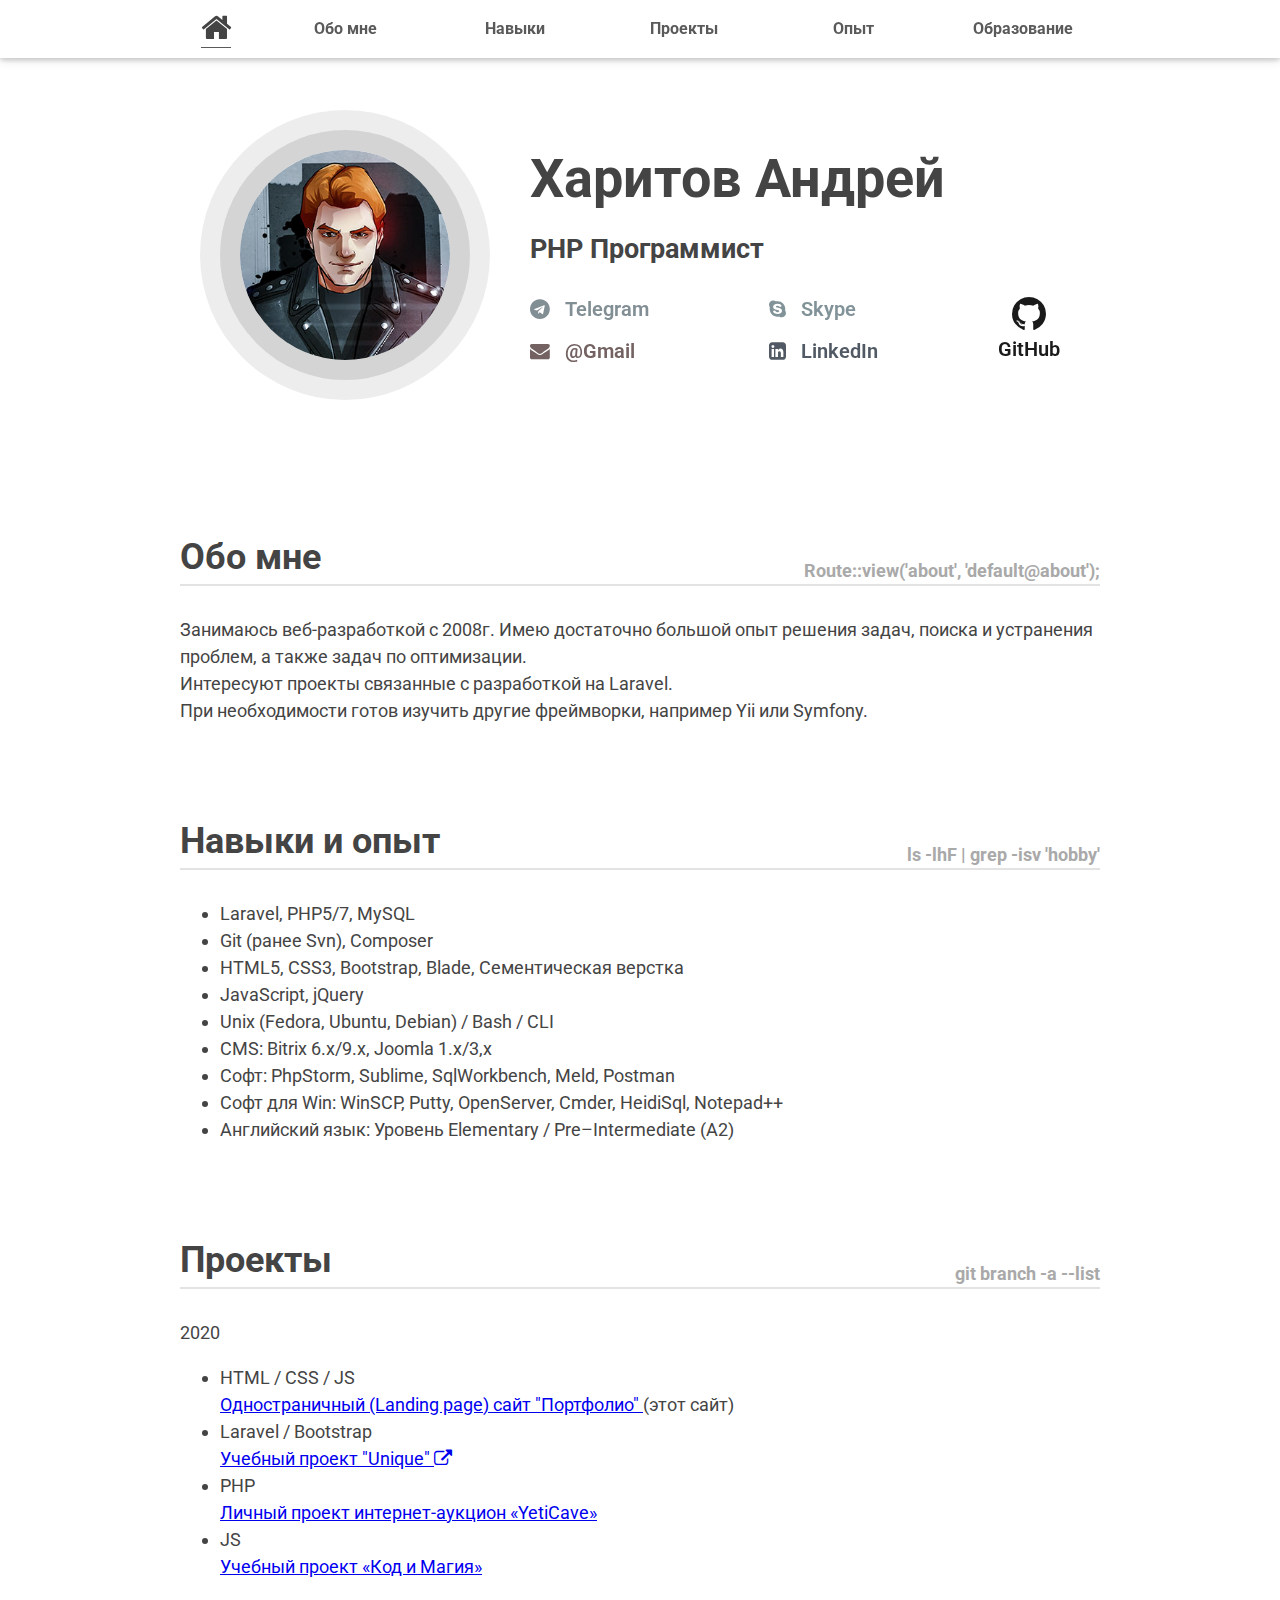
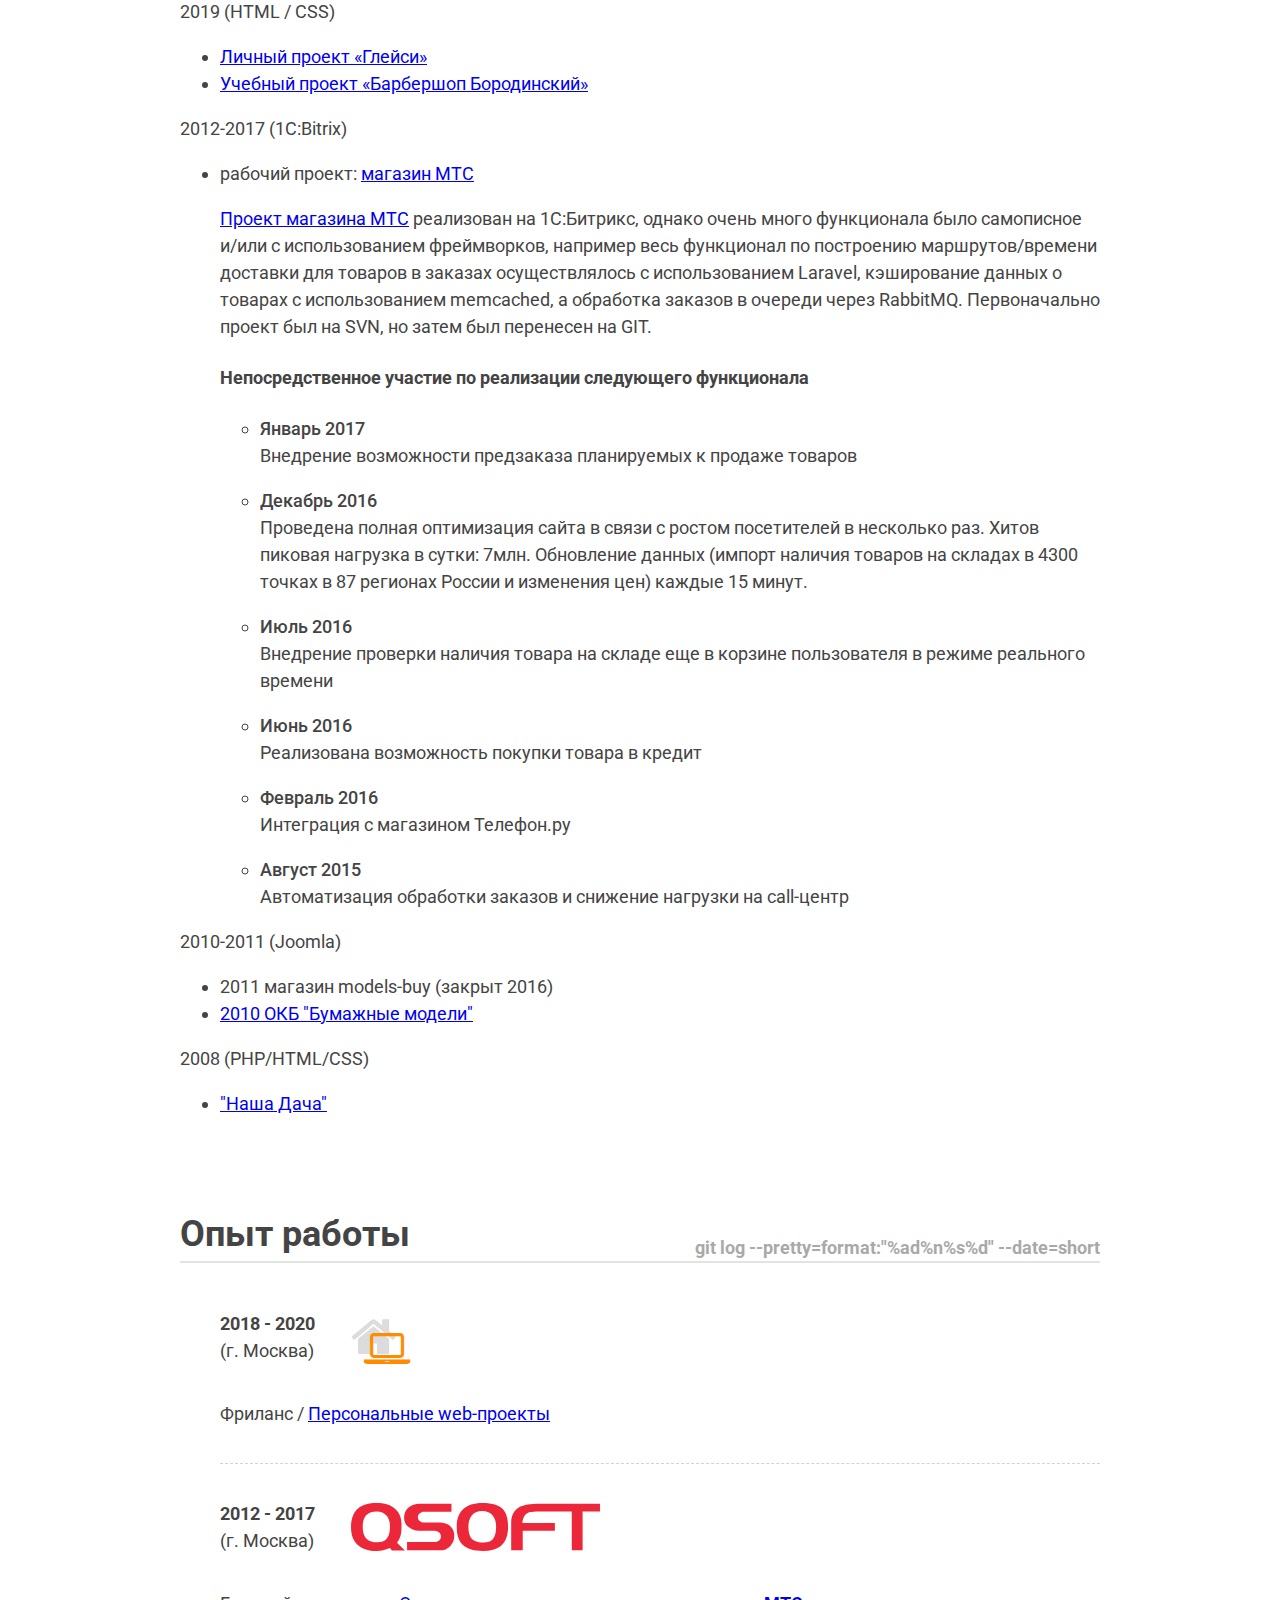
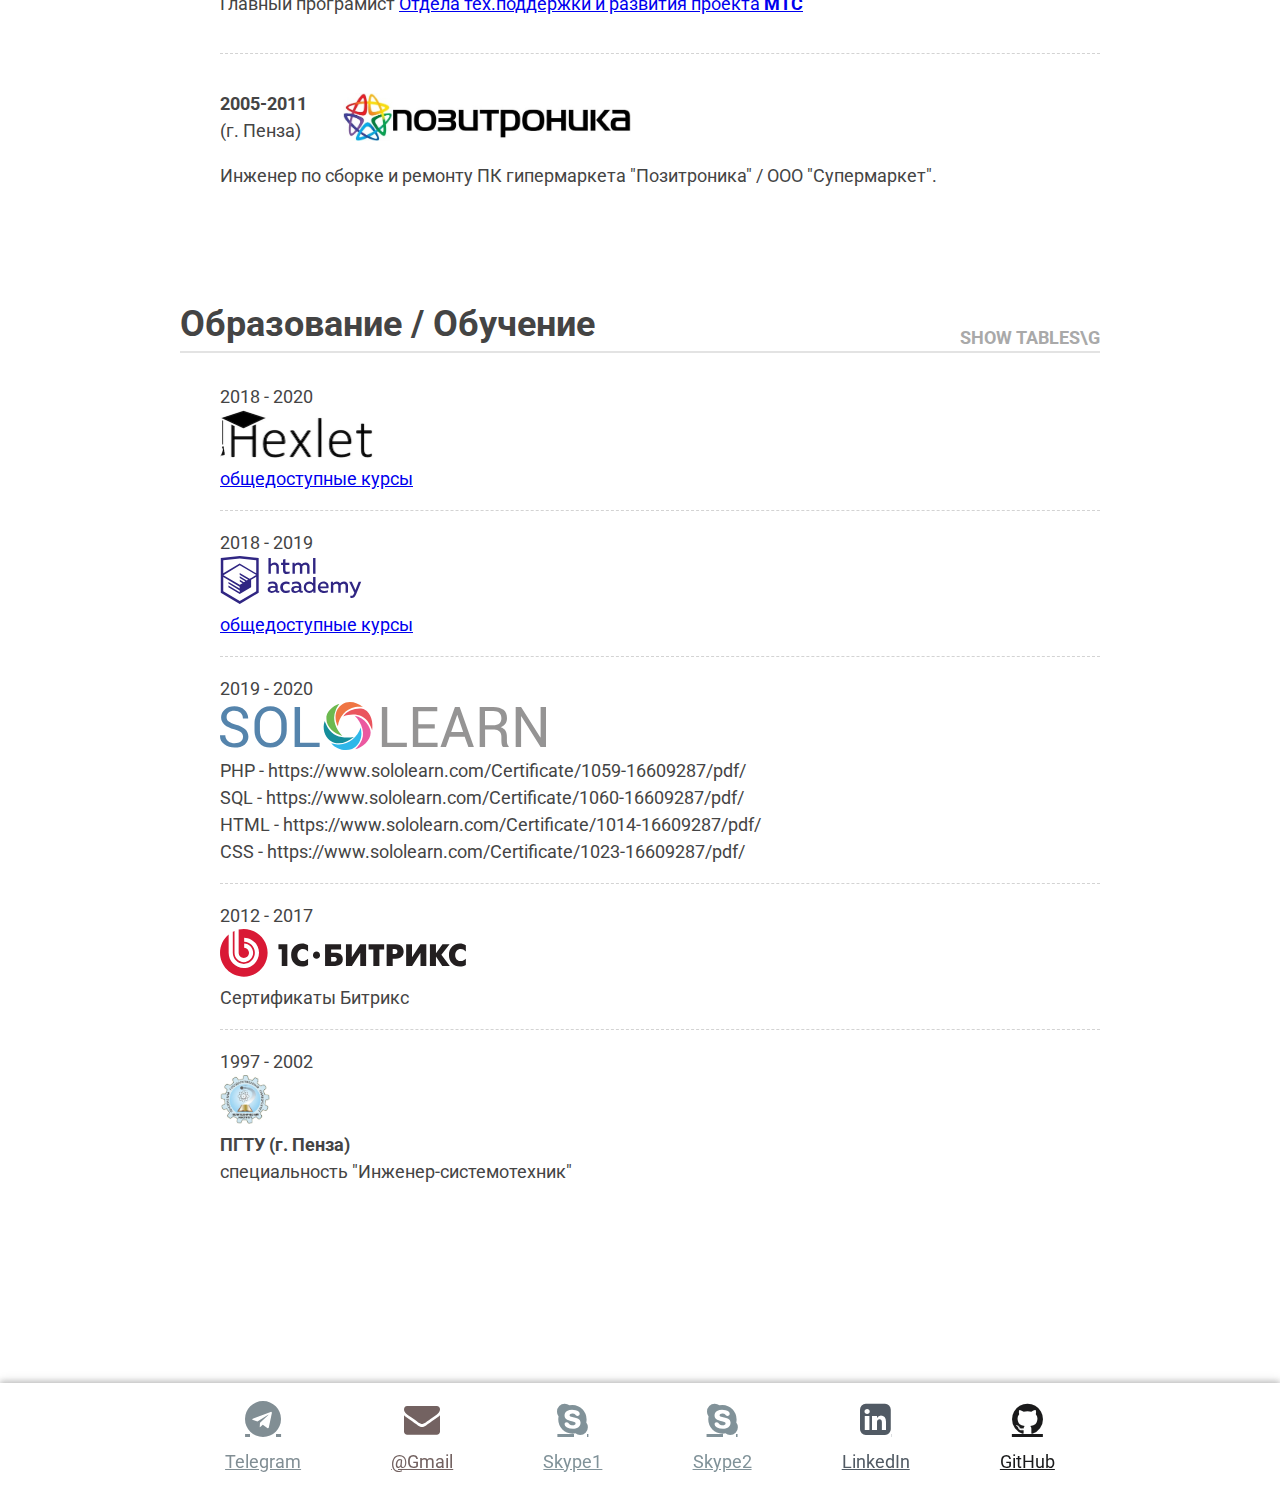
==== commit e1187ddb: "Оформление секции Опыт и Образование" ====
--- a/maket/index.html
+++ b/maket/index.html
@@ -183,7 +183,42 @@
         <div>
           <label>2012-2017 (1С:Bitrix)</label>
           <ul>
-            <li> рабочий проект: <a href="http://shop.mts.ru/">магазин МТС</a></li>
+            <li>
+              рабочий проект: <a href="http://shop.mts.ru/">магазин МТС</a>
+            <p><a href="http://shop.mts.ru/">Проект магазина МТС</a> реализован на 1С:Битрикс, однако очень много функционала было самописное и/или с использованием фреймворков, например весь функционал по построению маршрутов/времени доставки для товаров в заказах осуществлялось с использованием Laravel, кэширование данных о товарах с использованием memcached, а обработка заказов в очереди через RabbitMQ. Первоначально проект был на SVN, но затем был перенесен на GIT.</p>
+
+            <h4>Непосредственное участие по реализации следующего функционала</h4>
+            <ul class="qsoft-log">
+              <li>
+                <time datetime="2017-01">Январь 2017</time>
+                Внедрение возможности предзаказа планируемых к продаже товаров
+              </li>
+              <li>
+                <time datetime="2016-12">Декабрь 2016</time>
+                Проведена полная оптимизация сайта в связи с ростом посетителей в несколько раз.
+                Хитов пиковая нагрузка в сутки: 7млн.
+                Обновление данных (импорт наличия товаров на складах в 4300 точках в 87 регионах России и изменения цен) каждые 15 минут.
+              </li>
+              <li>
+                <time datetime="2016-07">Июль 2016</time>
+                Внедрение проверки наличия товара на складе еще в корзине пользователя в режиме реального времени
+              </li>
+              <li>
+                <time datetime="2016-06">Июнь 2016</time>
+                Реализована возможность покупки товара в кредит
+              </li>
+              <li>
+                <time datetime="2016-02">Февраль 2016</time>
+                Интеграция с магазином Телефон.ру
+              </li>
+              <li>
+                <time datetime="2016-08">Август 2015</time>
+                Автоматизация обработки заказов и снижение нагрузки на call-центр
+              </li>
+            </ul>
+
+            </li>
+
           </ul>
         </div>
 
@@ -213,75 +248,95 @@
 
       <section id="expirience">
         <h2 class="fun">Опыт работы<span>git log --pretty=format:"%ad%n%s%d" --date=short</span></h2>
-        <ul>
-          <li>2018 - 2020<br>
-            фриланс, личные web-проекты
-          </li>
-          <li>
-            <p id='QSOFT'>2012 - 2017<br>
-              <b>QSOFT</b> (г. Москва)<br>
-              - главный програмист Отдела тех.поддержки и развития на проекте <b>МТС</b></p>
-            <p>
-              Проект магазина МТС (<a href="http://shop.mts.ru/">http://shop.mts.ru/</a>) реализован на 1С:Битрикс, однако очень много функционала было самописное и/или с использованием фреймворков, например весь функционал по построению маршрутов/времени доставки для товаров в заказах осуществлялось с использованием Laravel, кэширование данных о товарах с использованием memcached, а обработка заказов в очереди через RabbitMQ.
-              Первоначально проект был на SVN, но затем был перенесен на GIT.
-            </p>
-          </li>
-          <li>2009-2011<br>
-            ООО "Супермаркет" / гипермаркет "Позитроника" (г. Пенза)<br>
-             - инженер по сборке и ремонту ПК
+
+        <ul class="list">
+          <li>
+            <div class="d-flex f-align-center">
+              <p><b>2018 - 2020</b><br>
+                  (г. Москва)
+                </p>
+              <div class="icon ml-2">
+                <i class="fa fa-home" aria-hidden="true"></i>
+                <i class="fa fa-laptop" aria-hidden="true"></i>  
+                <!-- desktop -->
+                <!-- <img src="img/working-at-home.svg" width="249px" alt="фриланс"><br> -->
+              </div>
+            </div>
+            <p>Фриланс / <a href="#projects">Персональные web-проекты</a></p>
+          </li>
+
+          <li>
+            <div class="d-flex f-align-center">
+              <p><b>2012 - 2017</b><br>
+                (г. Москва)
+              </p>
+              <img class="ml-2" src="img/qsoft.svg" width="249px" alt="QSOFT">
+            </div>
+            <p>Главный програмист <a href="https://qsoft.ru/project/563/">Отдела тех.поддержки и развития проекта <b>МТС</b></a></p>
+          </li>
+
+          <li>
+            <div class="d-flex f-align-center">
+              <p><b>2005-2011</b><br>
+                (г. Пенза)
+              </p>
+              <img class="ml-2" src="img/positronica.jpg" width="288px" height="48px" alt="Позитроника">
+            </div>
+             Инженер по сборке и ремонту ПК гипермаркета "Позитроника" /  ООО "Супермаркет".
            </li>
         </ul>
       </section>
 
       <section id="education">
-        <h2 class="fun">Образование <span>SHOW TABLES\G</span></h2>
-        <ul>
-          <li>
-            2018-2020<br>
+        <h2 class="fun">Образование / Обучение <span>SHOW TABLES\G</span></h2>
+        <ul class="list">
+          <li>
+            2018 - 2020<br>
 
             <a href="https://ru.hexlet.io/u/avxodiar/courses" target="_blank">
-              <b class="courses-logo logo-hexlet">Hexlet</b>
-            </a>, общедоступные курсы
-          </li>
-
-          <li>
-            2019-2020<br>
-
+              <!-- <b class="courses-logo logo-hexlet">Hexlet</b> -->
+              <img src="img/hexlet.jpg" width="154px" alt="Hexlet">
+              <br>общедоступные курсы
+            </a>
+          </li>
+
+          <li>2018 - 2019<br>
+              <a href="https://htmlacademy.ru/profile/id14311/progress" target="_blank">
+                <!-- <b class="courses-logo logo-htmlacademy">HtmlAcademy</b> -->
+                <img src="img/htmlacademy.svg" alt="HtmlAcademy">
+                <br>общедоступные курсы
+              </a>
+          </li>
+
+          <li>
+            2019 - 2020<br>
             <a href="https://www.sololearn.com/Profile/16609287/" target="_blank">
-              <b class="courses-logo logo-sololearn">SoloLearn</b>
+              <!-- <b class="courses-logo logo-sololearn">SoloLearn</b> -->
+              <img src="img/sololearn.svg" alt="SoloLearn">
             </a><br>
-            PHP - https://www.sololearn.com/Certificate/1059-16609287/pdf/<br>
-            SQL - https://www.sololearn.com/Certificate/1060-16609287/pdf/<br>
-            HTML - https://www.sololearn.com/Certificate/1014-16609287/pdf/<br>
-            CSS - https://www.sololearn.com/Certificate/1023-16609287/pdf/<br>
-            
-            JS - https://www.sololearn.com/Certificate/-16609287/pdf/<br>
-            jQuery - https://www.sololearn.com/Certificate/-16609287/pdf/<br>
-          </li>
-
-          <li>2018-2019<br>
-              <a href="https://htmlacademy.ru/profile/id14311/progress" target="_blank">
-                <b class="courses-logo logo-htmlacademy">HtmlAcademy</b>
-              </a>, общедоступные курсы
+            <div>
+              PHP - https://www.sololearn.com/Certificate/1059-16609287/pdf/<br>
+              SQL - https://www.sololearn.com/Certificate/1060-16609287/pdf/<br>
+              HTML - https://www.sololearn.com/Certificate/1014-16609287/pdf/<br>
+              CSS - https://www.sololearn.com/Certificate/1023-16609287/pdf/<br>
+              <div class="visually-hidden">
+                JS - https://www.sololearn.com/Certificate/-16609287/pdf/<br>
+                jQuery - https://www.sololearn.com/Certificate/-16609287/pdf/
+              </div>
+            </div>
           </li>
 
           <li>2012 - 2017<br>
-            <b class="courses-logo logo-bitrix" target="_blank">1C:Битрикс</b><br>
+            <img src="img/1c-bitrix.svg" width="246px" alt="1C:Битрикс"><br>
             Сертификаты Битрикс
           </li>
 
-          <li>1997-2002<br>
+          <li>1997 - 2002<br>
+            <img src="img/politeh.jpg" width="50px" alt="1C:Битрикс"><br>
             <b class="courses-logo logo-pgtu">ПГТУ (г. Пенза)</b><br>
               специальность "Инженер-системотехник"
           </li>
         </ul>
-      </section>
-
-      <section>
-        <h2>Рекомендации (? оставить-удалить ?)</h2>
-        За рекомендациями можно обратиться к коллеге, Кондрашову Роману,
-        который является опытным Laravel-разработчиком в компании "Бла-Бла", бывший сотрудник game-dev компании "Никита".<br>
-        Кондрашов Роман, +7(123)456-78-90, 
       </section>
 
     </div>
--- a/maket/css/style.css
+++ b/maket/css/style.css
@@ -56,7 +56,7 @@
 h2 {
   position: relative;
   margin-top: 50px;
-  font-size: 25px;
+  font-size: 2em;
   text-align: left;
   border-bottom: 2px solid var(--main-header-border);
 }
@@ -67,6 +67,21 @@
   font-size: 0.5em;
   color: var(--main-header-fun);
   bottom: 0;
+}
+
+
+.d-flex {
+  display: flex;
+}
+.f-align-center {
+  align-items: center;
+}
+
+.mr-2 {
+  margin-right: 2em;
+}
+.ml-2 {
+  margin-left: 2em;
 }
 
 /* --- Ссылки на соц.сети и сервисы --- */
@@ -257,6 +272,55 @@
   flex-grow: 1;
 }
 
+main section {
+  margin-bottom: 5em;
+}
+
+.list ul {
+  margin: 0;
+}
+
+.list > li {
+  padding-bottom: 1em;
+  margin-bottom: 1em;
+  list-style: none;
+  border-bottom: 1px dashed lightgray;
+}
+.list > li:last-child {
+  border-bottom: none; 
+}
+
+.icon {
+  width: 5em;
+}
+.icon i {
+  position: relative;
+}
+.icon .fa-home,
+.icon .fa-laptop {
+  position: relative;
+}
+.icon .fa-home:before {
+  content: "\f015";
+  font-size: 2.7em;
+  color: gainsboro;
+}
+.icon .fa-laptop:before {
+  content: "\f109";
+  font-size: 2.4em;
+  color: darkorange;
+  position: absolute;
+  bottom: -16px;
+  left: -36px;
+}
+
+.qsoft-log li {
+  margin-bottom: 1em;
+}
+.qsoft-log time {
+  font-weight: 500;
+  display: block;
+}
 
 
 footer {
@@ -282,7 +346,7 @@
   justify-content: space-around;
   flex-direction: column;
   text-align: center;
-  text-decoration: none;
+  text-decoratio*n: none;
 }
 footer .container li i {
   font-size: 2em;
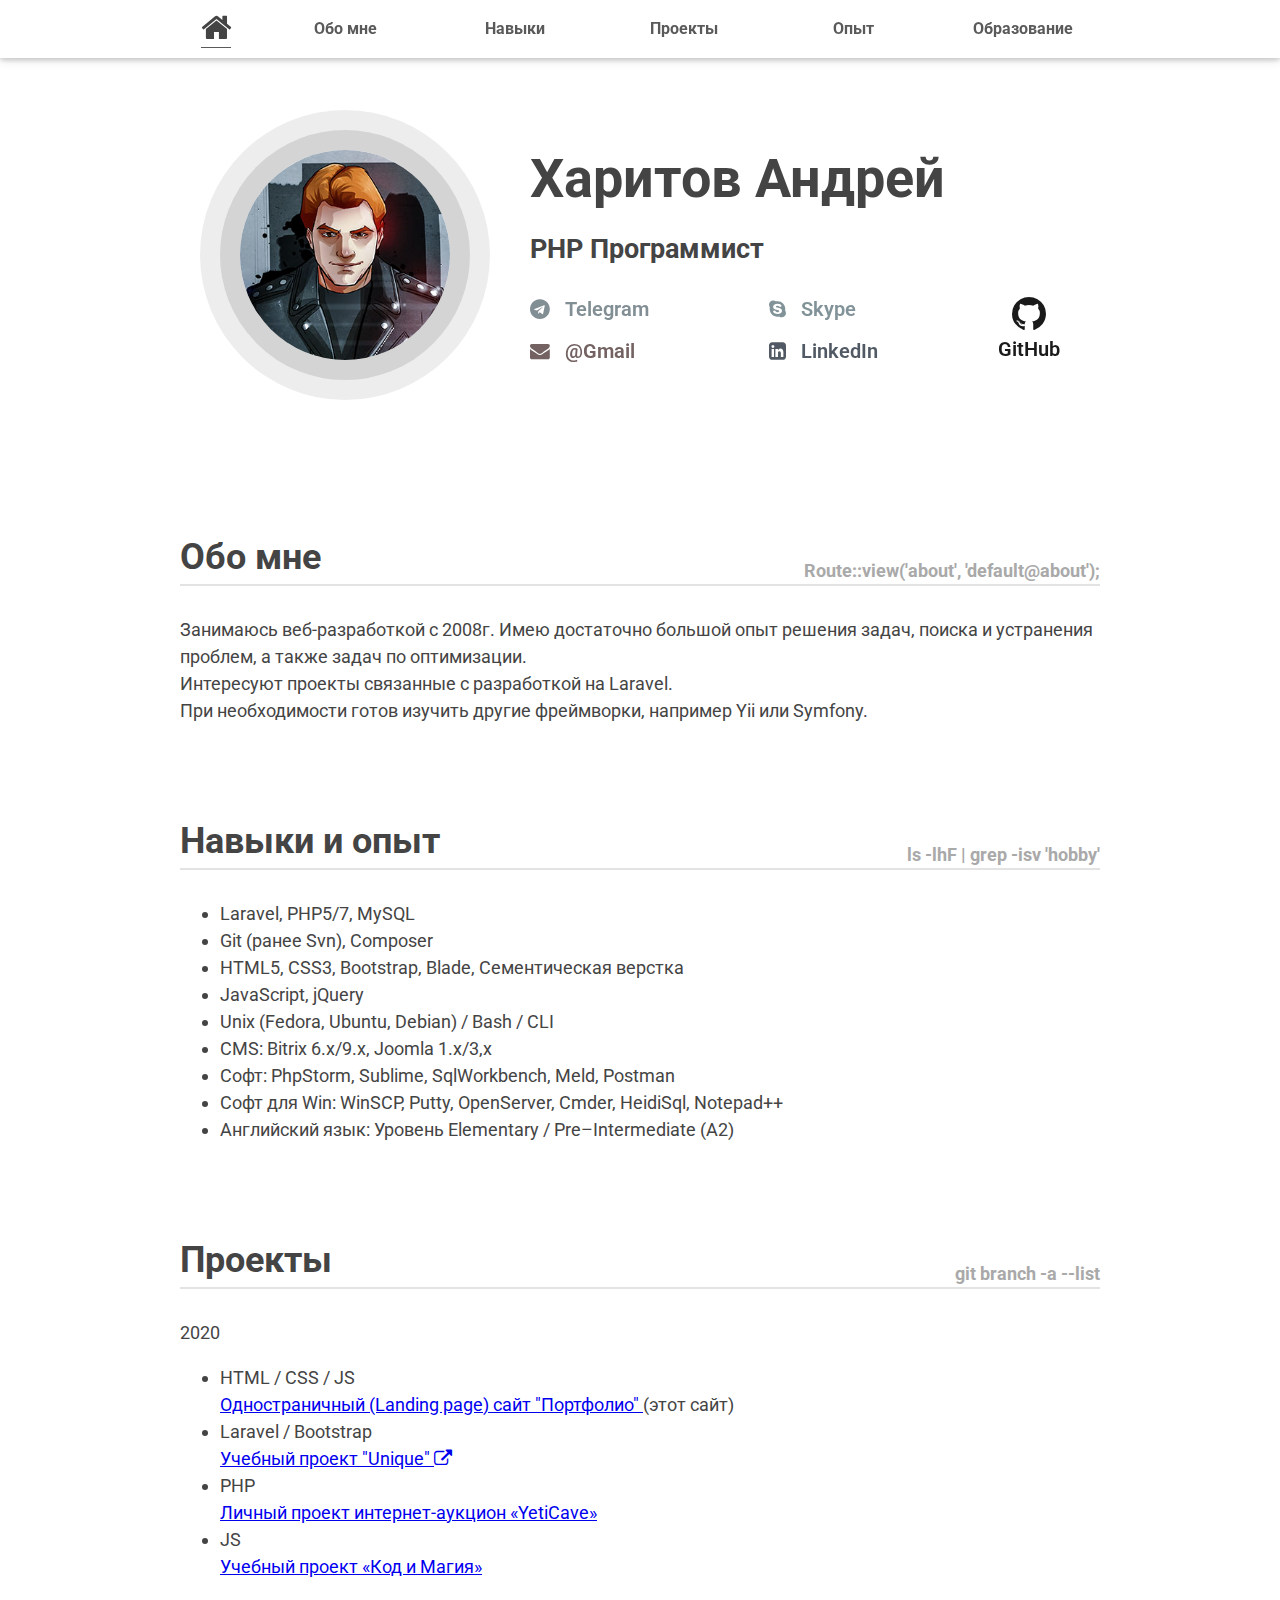
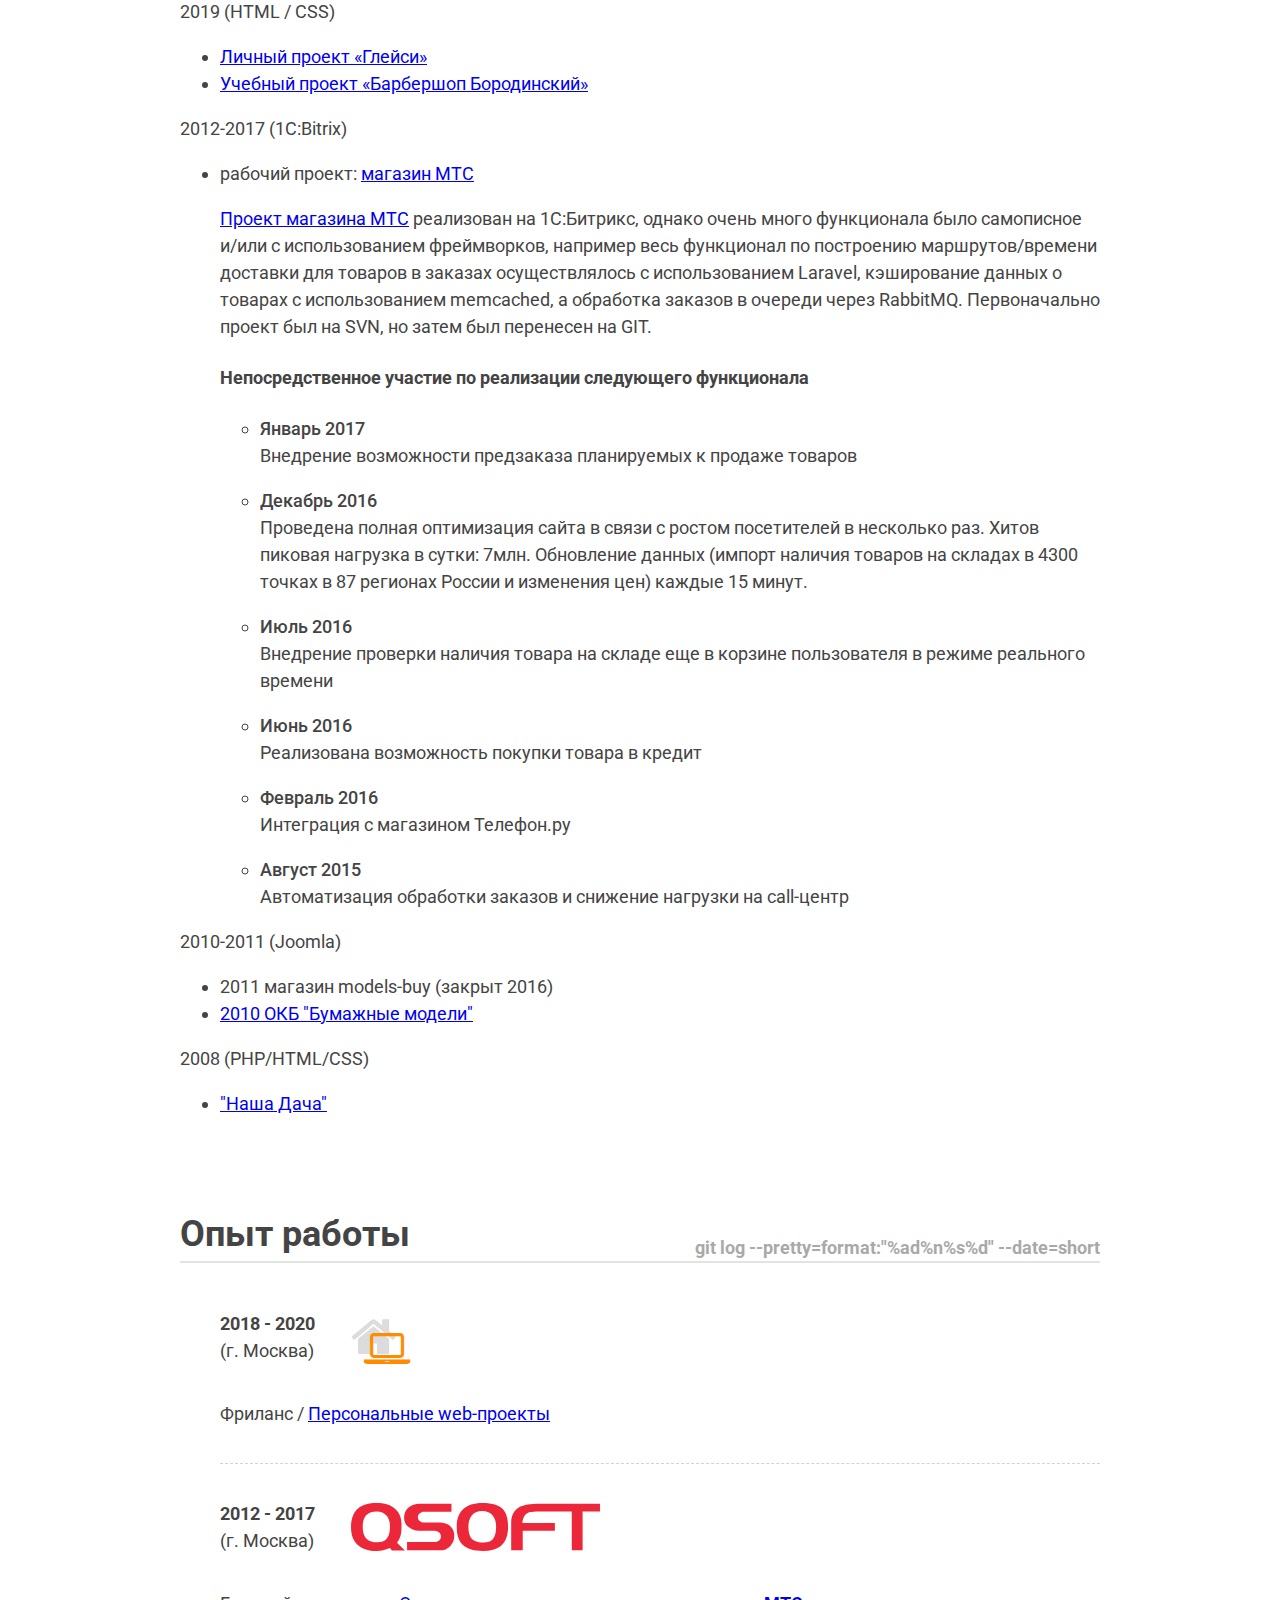
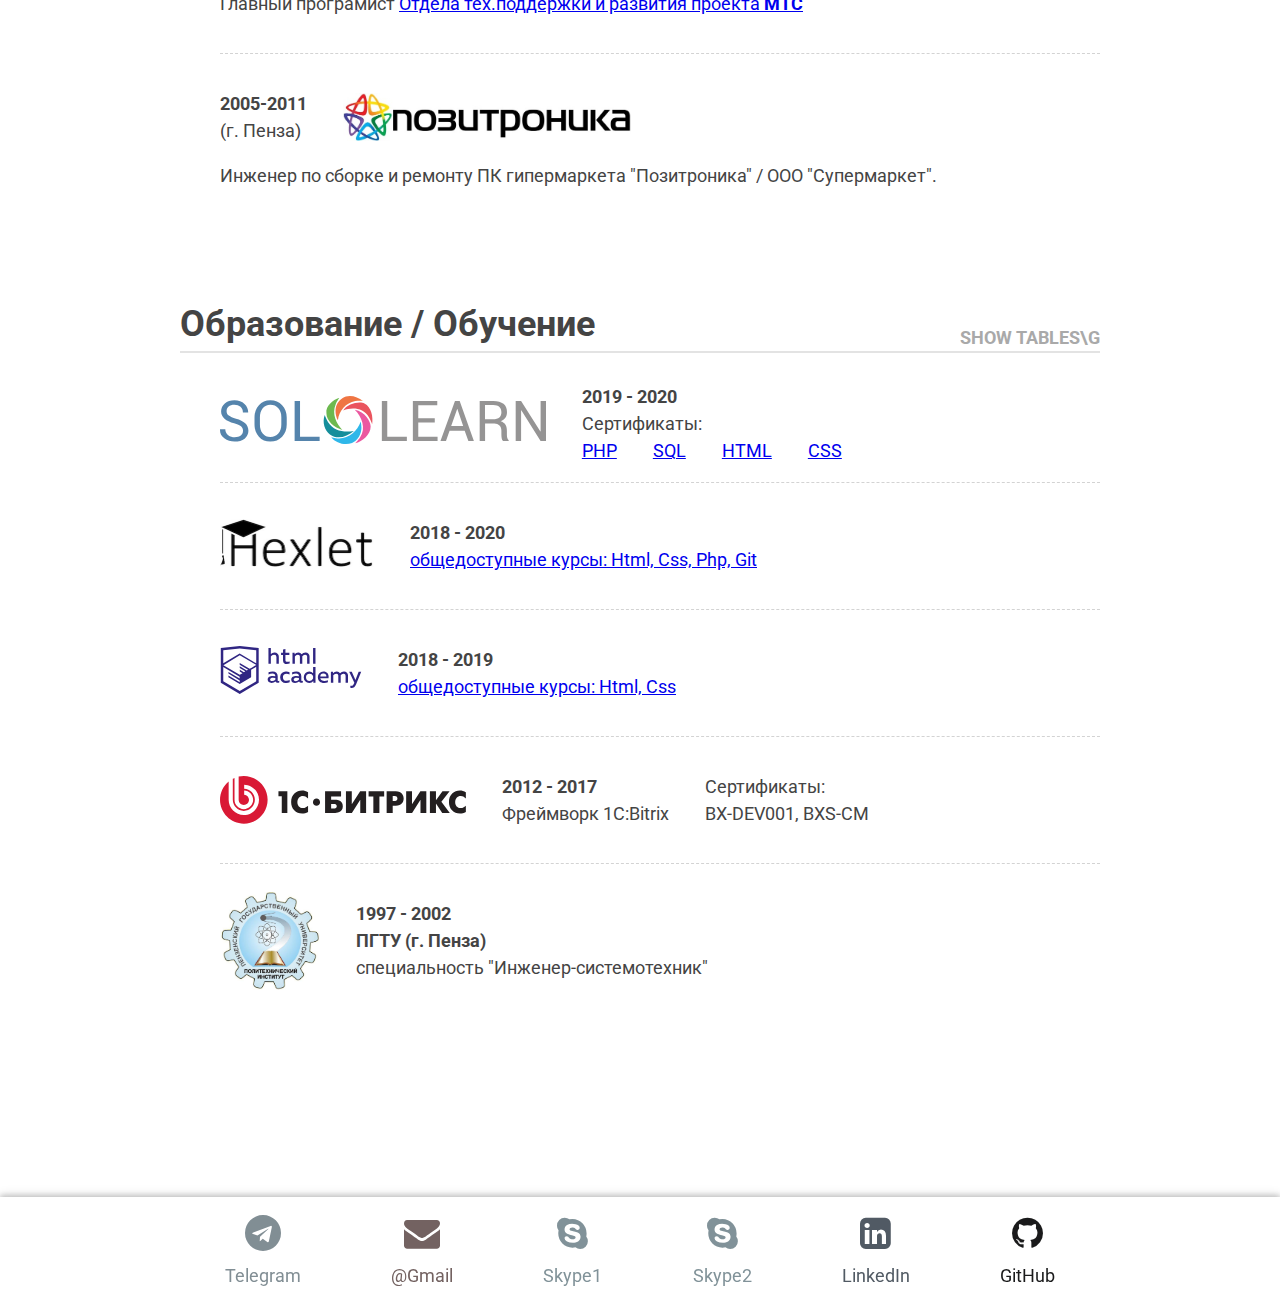
==== commit a2fab6a9: "Переоформление секции Обучение" ====
--- a/maket/index.html
+++ b/maket/index.html
@@ -290,52 +290,72 @@
       <section id="education">
         <h2 class="fun">Образование / Обучение <span>SHOW TABLES\G</span></h2>
         <ul class="list">
-          <li>
-            2018 - 2020<br>
-
-            <a href="https://ru.hexlet.io/u/avxodiar/courses" target="_blank">
-              <!-- <b class="courses-logo logo-hexlet">Hexlet</b> -->
-              <img src="img/hexlet.jpg" width="154px" alt="Hexlet">
-              <br>общедоступные курсы
-            </a>
-          </li>
-
-          <li>2018 - 2019<br>
-              <a href="https://htmlacademy.ru/profile/id14311/progress" target="_blank">
-                <!-- <b class="courses-logo logo-htmlacademy">HtmlAcademy</b> -->
-                <img src="img/htmlacademy.svg" alt="HtmlAcademy">
-                <br>общедоступные курсы
-              </a>
-          </li>
-
-          <li>
-            2019 - 2020<br>
-            <a href="https://www.sololearn.com/Profile/16609287/" target="_blank">
+
+          <li class="d-flex f-align-center">
+            <a class="mr-2" href="https://www.sololearn.com/Profile/16609287/" target="_blank">
               <!-- <b class="courses-logo logo-sololearn">SoloLearn</b> -->
               <img src="img/sololearn.svg" alt="SoloLearn">
-            </a><br>
+            </a>
             <div>
-              PHP - https://www.sololearn.com/Certificate/1059-16609287/pdf/<br>
-              SQL - https://www.sololearn.com/Certificate/1060-16609287/pdf/<br>
-              HTML - https://www.sololearn.com/Certificate/1014-16609287/pdf/<br>
-              CSS - https://www.sololearn.com/Certificate/1023-16609287/pdf/<br>
+              <b>2019 - 2020</b><br>
+              Сертификаты:
+              <div class="d-flex f-jc-between">
+                
+                <a class="mr-2" href="https://www.sololearn.com/Certificate/1059-16609287/pdf/">PHP</a><br>
+                <a class="mr-2" href="https://www.sololearn.com/Certificate/1060-16609287/pdf/">SQL</a><br>
+                <a class="mr-2" href="https://www.sololearn.com/Certificate/1014-16609287/pdf/">HTML</a><br>
+                <a href="https://www.sololearn.com/Certificate/1023-16609287/pdf/">CSS</a><br>
+                </div>
               <div class="visually-hidden">
                 JS - https://www.sololearn.com/Certificate/-16609287/pdf/<br>
                 jQuery - https://www.sololearn.com/Certificate/-16609287/pdf/
               </div>
             </div>
           </li>
-
-          <li>2012 - 2017<br>
-            <img src="img/1c-bitrix.svg" width="246px" alt="1C:Битрикс"><br>
-            Сертификаты Битрикс
-          </li>
-
-          <li>1997 - 2002<br>
-            <img src="img/politeh.jpg" width="50px" alt="1C:Битрикс"><br>
-            <b class="courses-logo logo-pgtu">ПГТУ (г. Пенза)</b><br>
-              специальность "Инженер-системотехник"
-          </li>
+          
+          <!-- <div class="d-flex f-jc-between"> -->
+            <li class="d-flex f-align-center">
+              <a class="mr-2" href="https://ru.hexlet.io/u/avxodiar/" target="_blank">
+                <!-- <b class="courses-logo logo-hexlet">Hexlet</b> -->
+                <img src="img/hexlet.jpg" width="154px" alt="Hexlet">
+              </a>
+              <p><b>2018 - 2020</b><br>
+                  <a href="https://ru.hexlet.io/u/avxodiar/courses" target="_blank">общедоступные курсы: Html, Css, Php, Git</a>
+              </p>
+            </li>
+
+            <li class="d-flex f-align-center">
+              <a class="mr-2" href="https://htmlacademy.ru/profile/id14311/" target="_blank">
+                <!-- <b class="courses-logo logo-htmlacademy">HtmlAcademy</b> -->
+                <img src="img/htmlacademy.svg" alt="HtmlAcademy">
+              </a>
+              <p><b>2018 - 2019</b><br>
+                 <a href="https://htmlacademy.ru/profile/id14311/progress" target="_blank">общедоступные курсы: Html, Css</a>
+              </p>
+            </li>
+          <!-- </div> -->
+
+
+          <li class="d-flex f-align-center">
+            <img class="mr-2" src="img/1c-bitrix.svg" width="246px" alt="1C:Битрикс">
+            <p class="mr-2">
+              <b>2012 - 2017</b><br>
+              Фреймворк 1С:Bitrix
+            </p>
+            <p>Сертификаты:<br>
+                BX-DEV001, BXS-CM
+            </p>
+          </li>
+
+          <li class="d-flex f-align-center">
+            <img class="mr-2" src="img/politeh.jpg" width="100px" alt="ПГТУ">
+            <p>
+              <b>1997 - 2002</b><br>
+              <b>ПГТУ (г. Пенза)</b><br>
+                специальность "Инженер-системотехник"
+            </p>
+          </li>
+
         </ul>
       </section>
 
--- a/maket/css/style.css
+++ b/maket/css/style.css
@@ -76,6 +76,12 @@
 .f-align-center {
   align-items: center;
 }
+.f-jc-between {
+  justify-content: space-between;
+}
+.f-grow {
+  flex-grow: 1;
+}
 
 .mr-2 {
   margin-right: 2em;
@@ -346,7 +352,7 @@
   justify-content: space-around;
   flex-direction: column;
   text-align: center;
-  text-decoratio*n: none;
+  text-decoration: none;
 }
 footer .container li i {
   font-size: 2em;
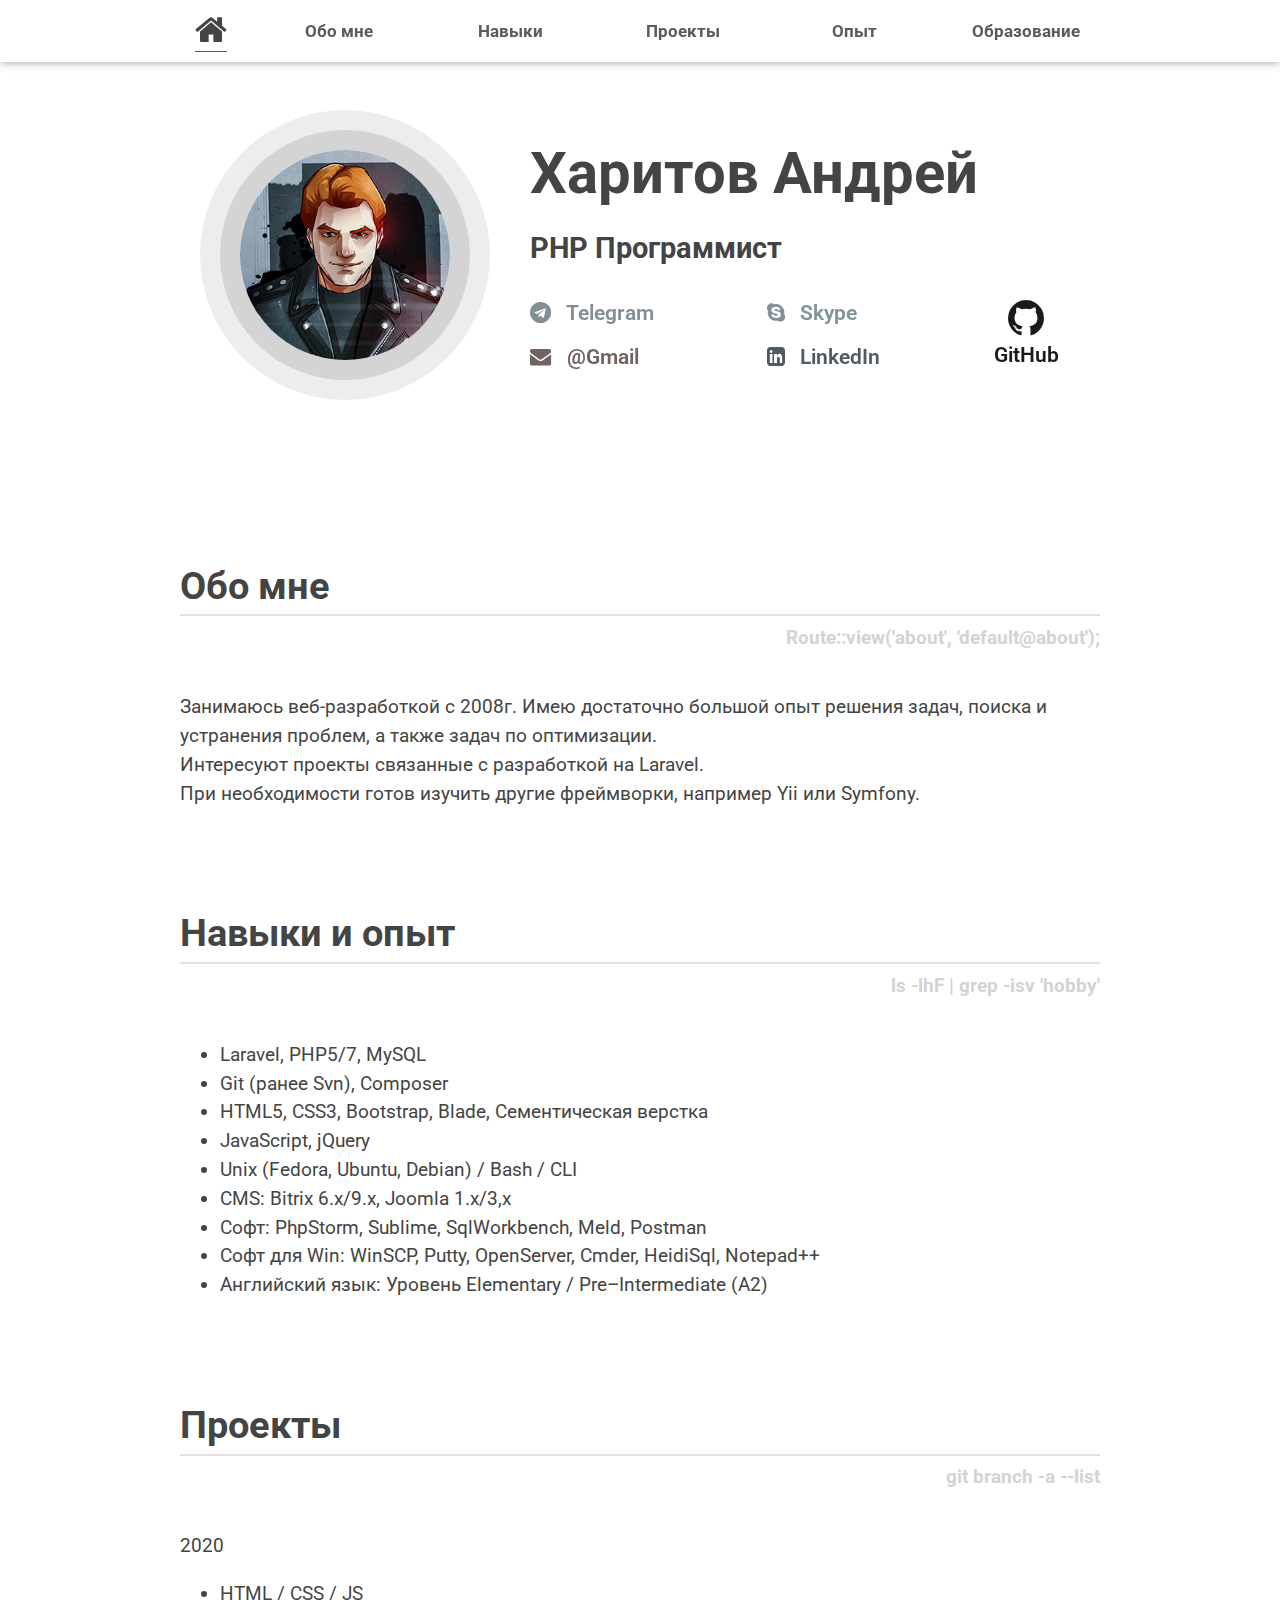
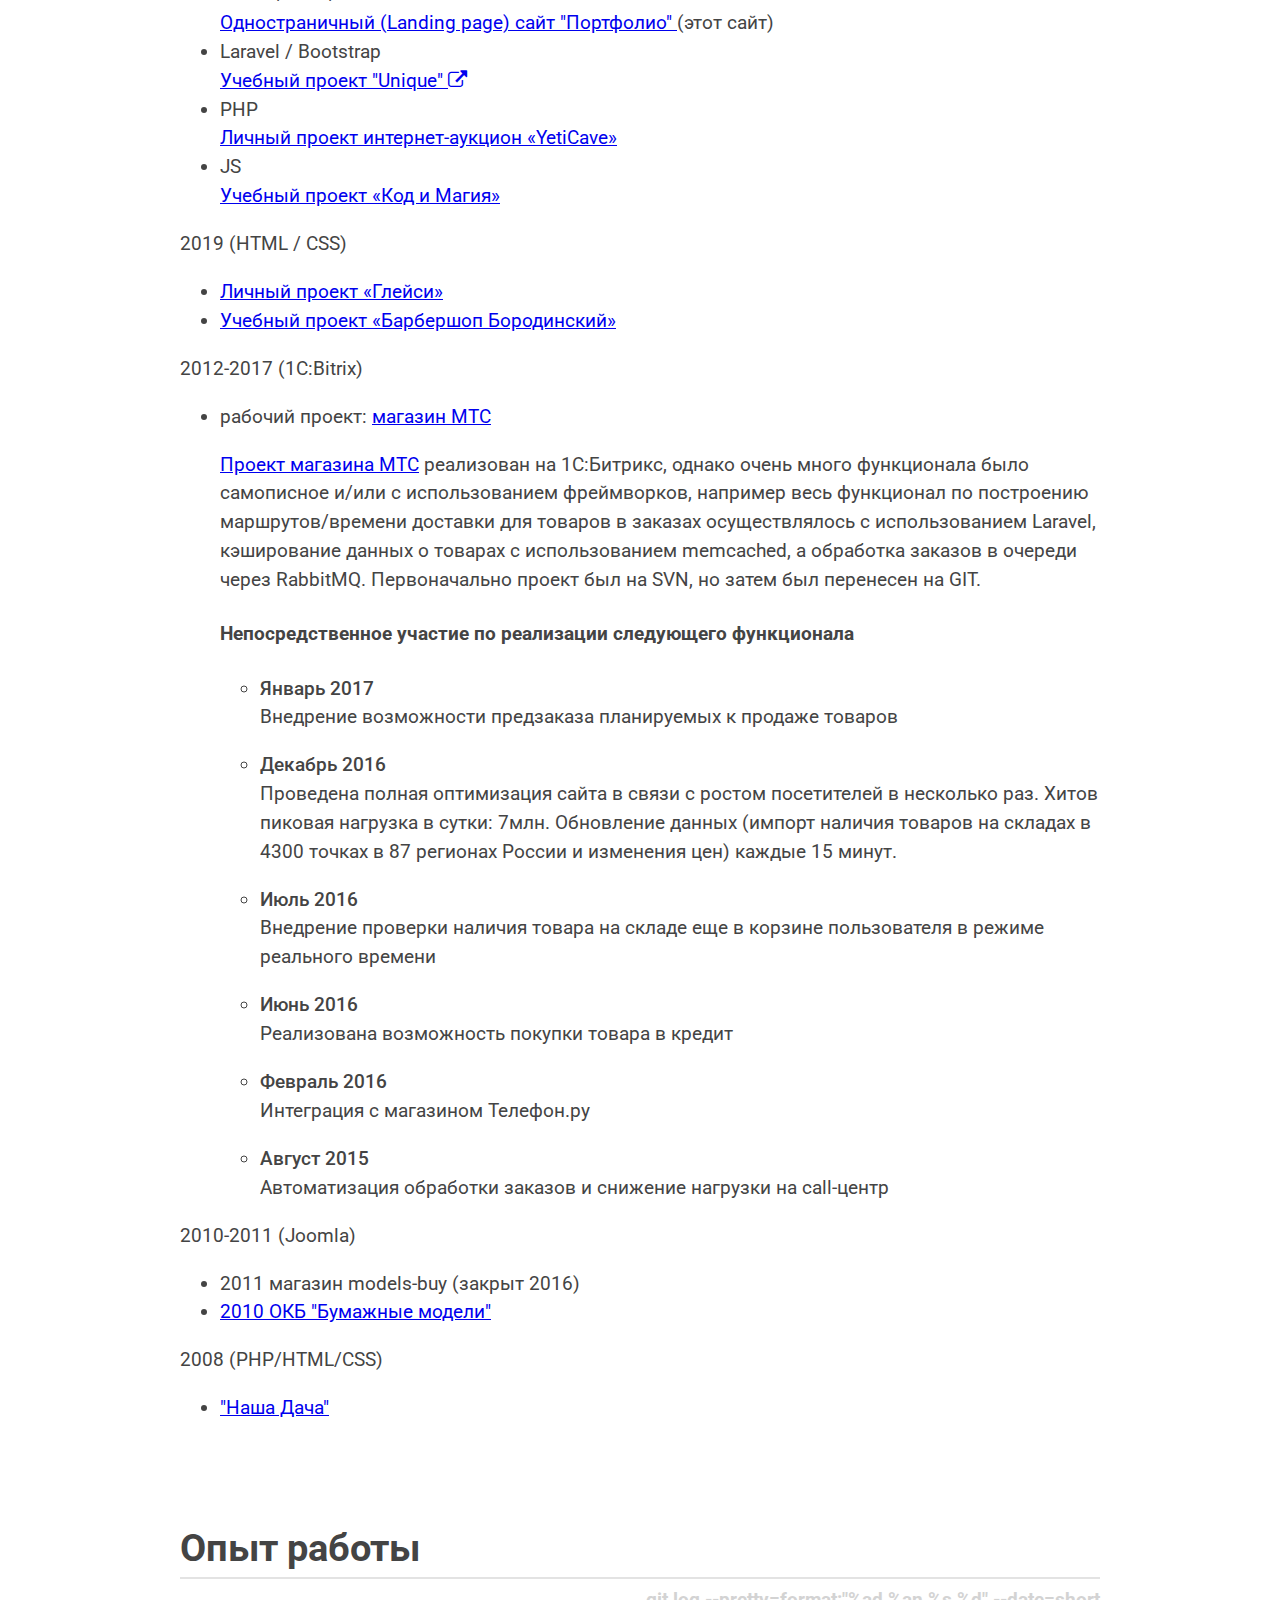
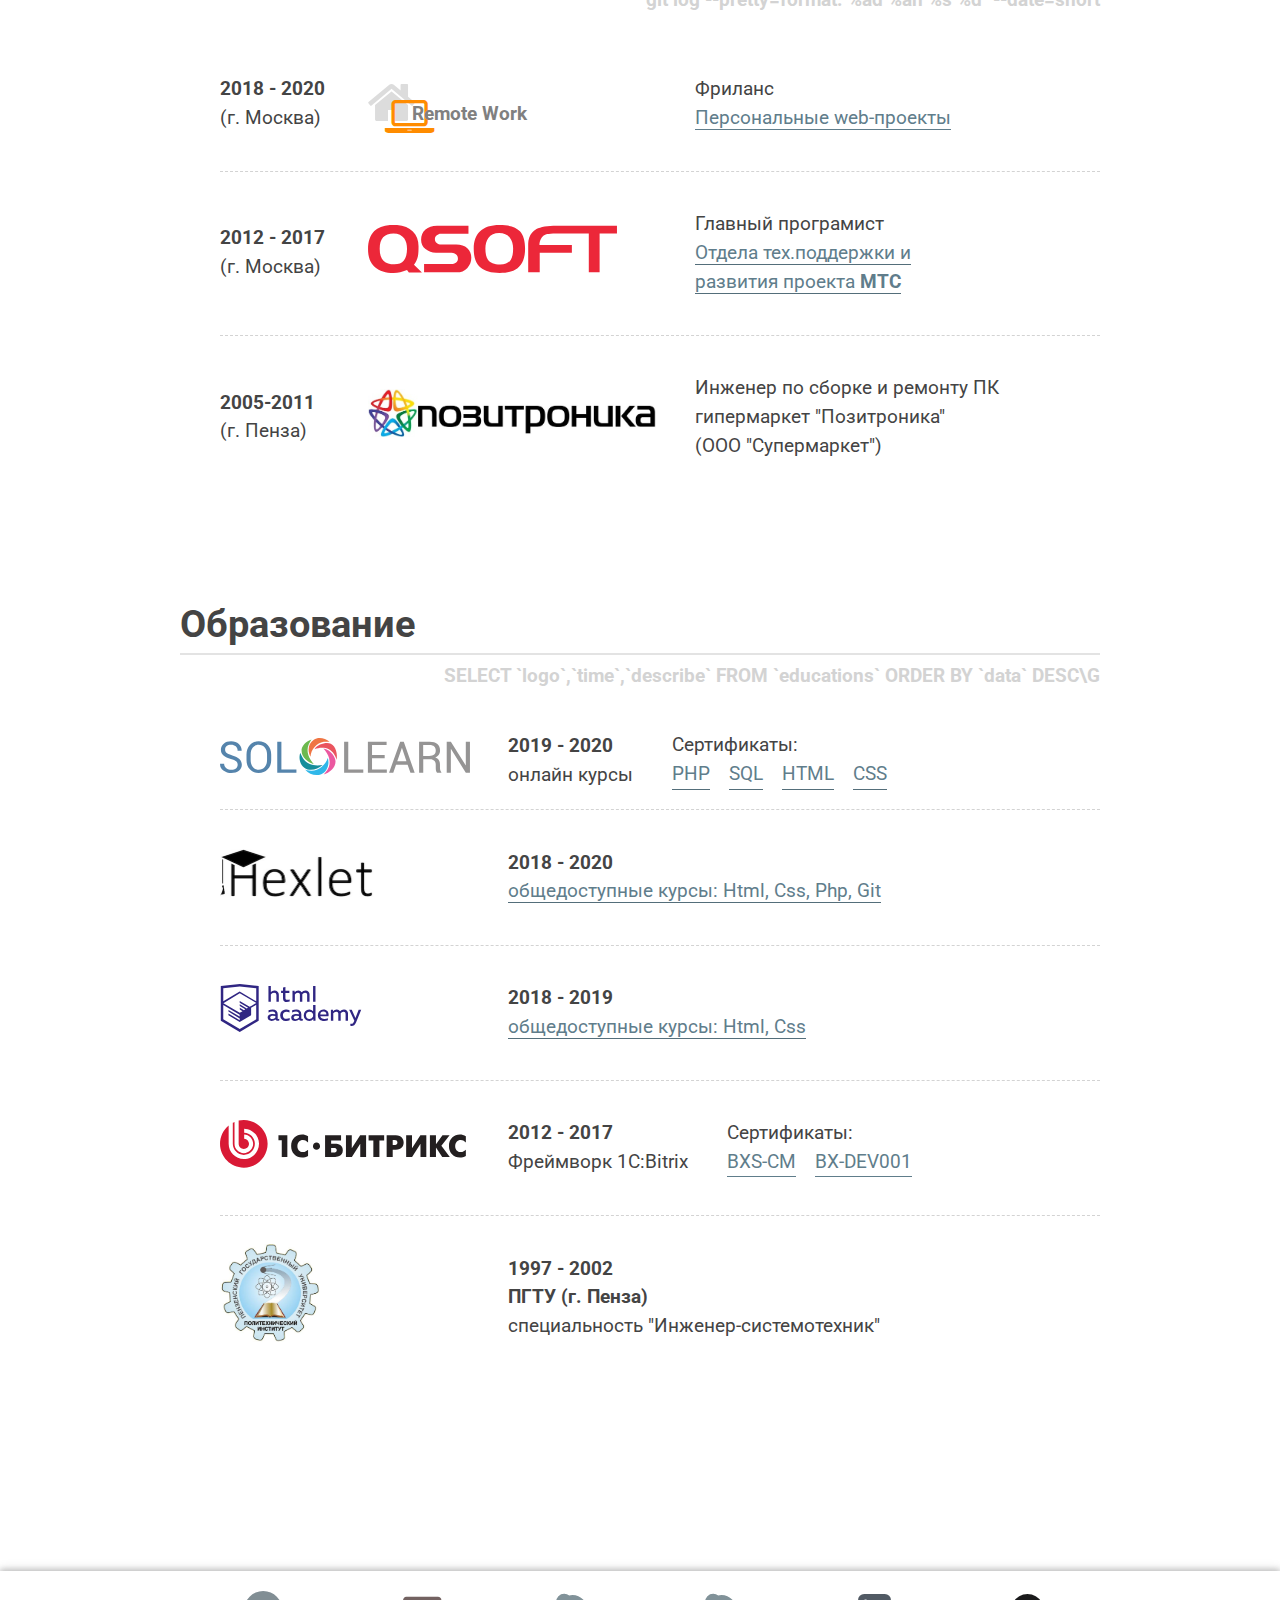
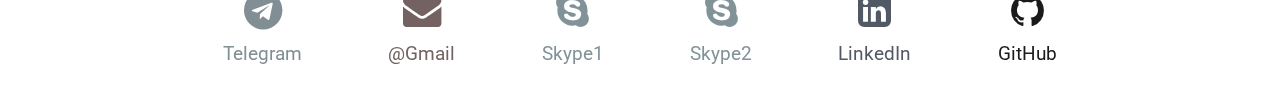
==== commit f075de13: "Добавлены сертификаты обучения" ====
--- a/maket/index.html
+++ b/maket/index.html
@@ -247,108 +247,130 @@
       </section>
 
       <section id="expirience">
-        <h2 class="fun">Опыт работы<span>git log --pretty=format:"%ad%n%s%d" --date=short</span></h2>
+        <h2 class="fun">Опыт работы<span>git log --pretty=format:"%ad %an %s %d" --date=short</span></h2>
 
         <ul class="list">
           <li>
             <div class="d-flex f-align-center">
-              <p><b>2018 - 2020</b><br>
+              <p class="date"><b>2018 - 2020</b><br>
                   (г. Москва)
                 </p>
-              <div class="icon ml-2">
+              <div class="logo icon mx-2">
                 <i class="fa fa-home" aria-hidden="true"></i>
                 <i class="fa fa-laptop" aria-hidden="true"></i>  
                 <!-- desktop -->
                 <!-- <img src="img/working-at-home.svg" width="249px" alt="фриланс"><br> -->
               </div>
-            </div>
-            <p>Фриланс / <a href="#projects">Персональные web-проекты</a></p>
+              <p>
+                Фриланс<br>
+                <a class="link" href="#projects">Персональные web-проекты</a></p>
+            </div>
           </li>
 
           <li>
             <div class="d-flex f-align-center">
-              <p><b>2012 - 2017</b><br>
+              <p class="date"><b>2012 - 2017</b><br>
                 (г. Москва)
               </p>
-              <img class="ml-2" src="img/qsoft.svg" width="249px" alt="QSOFT">
-            </div>
-            <p>Главный програмист <a href="https://qsoft.ru/project/563/">Отдела тех.поддержки и развития проекта <b>МТС</b></a></p>
+              <div class="logo mx-2">
+                <img src="img/qsoft.svg" width="249px" alt="QSOFT">  
+              </div>
+              <p>
+                Главный програмист<br>
+                <a class="external-link" href="https://qsoft.ru/project/563/" target="_blank">Отдела тех.поддержки и<br> развития проекта <b>МТС</b></a></p>
+            </div>
           </li>
 
           <li>
             <div class="d-flex f-align-center">
-              <p><b>2005-2011</b><br>
+              <p class="date"><b>2005-2011</b><br>
                 (г. Пенза)
               </p>
-              <img class="ml-2" src="img/positronica.jpg" width="288px" height="48px" alt="Позитроника">
-            </div>
-             Инженер по сборке и ремонту ПК гипермаркета "Позитроника" /  ООО "Супермаркет".
+              <div class="logo mx-2">
+                <img src="img/positronica.jpg" width="288px" height="48px" alt="Позитроника">
+              </div>
+              <p>
+                Инженер по сборке и ремонту ПК<br>
+                гипермаркет "Позитроника"
+                <br>(ООО "Супермаркет")
+              </p>
+            </div>
            </li>
         </ul>
       </section>
 
       <section id="education">
-        <h2 class="fun">Образование / Обучение <span>SHOW TABLES\G</span></h2>
+        <h2 class="fun">Образование <span>SELECT `logo`,`time`,`describe` FROM `educations` ORDER BY `data` DESC\G</span></h2>
         <ul class="list">
 
           <li class="d-flex f-align-center">
-            <a class="mr-2" href="https://www.sololearn.com/Profile/16609287/" target="_blank">
+            <a class="logo" href="https://www.sololearn.com/Profile/16609287/" target="_blank">
               <!-- <b class="courses-logo logo-sololearn">SoloLearn</b> -->
-              <img src="img/sololearn.svg" alt="SoloLearn">
-            </a>
+              <img src="img/sololearn.svg" width="250px" alt="SoloLearn">
+            </a>
+            <div class="mr-2">
+              <b>2019 - 2020</b><br>
+              онлайн курсы
+            </div>
             <div>
-              <b>2019 - 2020</b><br>
               Сертификаты:
               <div class="d-flex f-jc-between">
-                
-                <a class="mr-2" href="https://www.sololearn.com/Certificate/1059-16609287/pdf/">PHP</a><br>
-                <a class="mr-2" href="https://www.sololearn.com/Certificate/1060-16609287/pdf/">SQL</a><br>
-                <a class="mr-2" href="https://www.sololearn.com/Certificate/1014-16609287/pdf/">HTML</a><br>
-                <a href="https://www.sololearn.com/Certificate/1023-16609287/pdf/">CSS</a><br>
+                <a class="mr-1 external-link" href="https://www.sololearn.com/Certificate/1059-16609287/pdf/" target="_blank">PHP</a>
+                <a class="mr-1 external-link" href="https://www.sololearn.com/Certificate/1060-16609287/pdf/" target="_blank">SQL</a>
+                <a class="mr-1 external-link" href="https://www.sololearn.com/Certificate/1014-16609287/pdf/" target="_blank">HTML</a>
+                <a class="mr-1 external-link" href="https://www.sololearn.com/Certificate/1023-16609287/pdf/" target="_blank">CSS</a>
+                <div class="hidden">
+                  JS - https://www.sololearn.com/Certificate/-16609287/pdf/<br>
+                  jQuery - https://www.sololearn.com/Certificate/-16609287/pdf/
                 </div>
-              <div class="visually-hidden">
-                JS - https://www.sololearn.com/Certificate/-16609287/pdf/<br>
-                jQuery - https://www.sololearn.com/Certificate/-16609287/pdf/
               </div>
             </div>
           </li>
-          
+
           <!-- <div class="d-flex f-jc-between"> -->
             <li class="d-flex f-align-center">
-              <a class="mr-2" href="https://ru.hexlet.io/u/avxodiar/" target="_blank">
+              <a class="logo" href="https://ru.hexlet.io/u/avxodiar/" target="_blank">
                 <!-- <b class="courses-logo logo-hexlet">Hexlet</b> -->
                 <img src="img/hexlet.jpg" width="154px" alt="Hexlet">
               </a>
               <p><b>2018 - 2020</b><br>
-                  <a href="https://ru.hexlet.io/u/avxodiar/courses" target="_blank">общедоступные курсы: Html, Css, Php, Git</a>
+                  <a class="external-link" href="https://ru.hexlet.io/u/avxodiar/courses" target="_blank">общедоступные курсы: Html, Css, Php, Git</a>
               </p>
             </li>
 
             <li class="d-flex f-align-center">
-              <a class="mr-2" href="https://htmlacademy.ru/profile/id14311/" target="_blank">
+              <a class="logo" href="https://htmlacademy.ru/profile/id14311/" target="_blank">
                 <!-- <b class="courses-logo logo-htmlacademy">HtmlAcademy</b> -->
                 <img src="img/htmlacademy.svg" alt="HtmlAcademy">
               </a>
               <p><b>2018 - 2019</b><br>
-                 <a href="https://htmlacademy.ru/profile/id14311/progress" target="_blank">общедоступные курсы: Html, Css</a>
+                 <a class="external-link" href="https://htmlacademy.ru/profile/id14311/progress" target="_blank">общедоступные курсы: Html, Css</a>
               </p>
             </li>
           <!-- </div> -->
 
 
           <li class="d-flex f-align-center">
-            <img class="mr-2" src="img/1c-bitrix.svg" width="246px" alt="1C:Битрикс">
+            <div class="logo">
+              <img src="img/1c-bitrix.svg" width="246px" alt="1C:Битрикс">
+            </div>
             <p class="mr-2">
               <b>2012 - 2017</b><br>
               Фреймворк 1С:Bitrix
             </p>
-            <p>Сертификаты:<br>
-                BX-DEV001, BXS-CM
-            </p>
+            <div>
+              Сертификаты:
+              <div class="d-flex f-jc-between">
+                <a class="mr-1 link" href="img/certificates/bitrix_BXS-CM.pdf" target="_blank">BXS-CM</a>
+                <a class="mr-1 link" href="img/certificates/bitrix_BX-DEV001.pdf" target="_blank">BX-DEV001</a>
+              </div>
+            </div>
           </li>
 
           <li class="d-flex f-align-center">
-            <img class="mr-2" src="img/politeh.jpg" width="100px" alt="ПГТУ">
+            <div class="logo">
+              <img class="mr-2" src="img/politeh.jpg" width="100px" alt="ПГТУ">
+            </div>
             <p>
               <b>1997 - 2002</b><br>
               <b>ПГТУ (г. Пенза)</b><br>
--- a/maket/css/style.css
+++ b/maket/css/style.css
@@ -22,14 +22,15 @@
 
   /*main*/
   --main-header-border: #e3e3e3;
-  --main-header-fun: darkgray;
+  --main-header-fun: lightgray;
+  /*--main-header-fun: darkgray;*/
   
   /* dark */
   --light-gray: #c9c9c9;
-  --blue-gray: #607D8B;
-  --blue-darkgray: #455A64;
-  --blue-darkgray2: #546E7A;
-  --navy-darkgray: #37474F;
+  --light-bluegray: #607D8B;
+  --bluegray: #546E7A;
+  --dark-bluegray: #455A64;
+  --dark-navygray: #37474F;
   /* sizes */
   --main-width: 960px;
 }
@@ -39,14 +40,14 @@
 }
 
 body {
-  min-width: 960px;
+  min-width: var(--main-width);
   display: flex;
   flex-direction: column;
   justify-content: space-between;
   min-height: 100vh;
 
   color: var(--main-color);
-  font-size: 18px;
+  font-size: 1.2em;
   font-family: "Roboto", "monospace";
   line-height: 1.5;
   background-color: var(--bg-white);
@@ -55,7 +56,7 @@
 
 h2 {
   position: relative;
-  margin-top: 50px;
+  margin: 2em 0;
   font-size: 2em;
   text-align: left;
   border-bottom: 2px solid var(--main-header-border);
@@ -66,10 +67,12 @@
   right: 0;
   font-size: 0.5em;
   color: var(--main-header-fun);
-  bottom: 0;
-}
-
-
+  bottom: -2em;
+}
+
+.hidden {
+  display: none;
+}
 .d-flex {
   display: flex;
 }
@@ -83,6 +86,20 @@
   flex-grow: 1;
 }
 
+.mx-1 {
+  margin-left: 1em;
+  margin-right: 1em;
+}
+.mx-2 {
+  margin-left: 2em;
+  margin-right: 2em;
+}
+.mr-1 {
+  margin-right: 1em;
+}
+.ml-1 {
+  margin-left: 1em;
+}
 .mr-2 {
   margin-right: 2em;
 }
@@ -282,6 +299,30 @@
   margin-bottom: 5em;
 }
 
+.link {
+  text-decoration: none;
+  border-bottom: 1px solid var(--light-bluegray);
+  color: var(--light-bluegray);
+}
+.external-link {
+  text-decoration: none;
+  border-bottom: 1px solid var(--bluegray);
+  color: var(--light-bluegray);
+}
+.link:hover,
+.external-link:hover {
+  color: var(--contact-skype);
+  border-bottom: 1px solid var(--bg-white);
+}
+
+.qsoft-log li {
+  margin-bottom: 1em;
+}
+.qsoft-log time {
+  font-weight: 500;
+  display: block;
+}
+
 .list ul {
   margin: 0;
 }
@@ -294,6 +335,13 @@
 }
 .list > li:last-child {
   border-bottom: none; 
+}
+
+.list .date {
+  min-width: 110px;
+}
+.list .logo {
+  min-width: 288px;
 }
 
 .icon {
@@ -319,15 +367,20 @@
   bottom: -16px;
   left: -36px;
 }
-
-.qsoft-log li {
-  margin-bottom: 1em;
-}
-.qsoft-log time {
-  font-weight: 500;
-  display: block;
-}
-
+.icon .fa-laptop:after {
+  content: 'Remote Work';
+  color: gray;
+  font-weight: bold;
+  font-family: 'Roboto';
+  position: relative;
+  top: -1px;
+  left: -9px;
+}
+
+#education .logo {
+  min-width: 250px;
+  margin-right: 2em;
+}
 
 footer {
   margin-top: 5em;
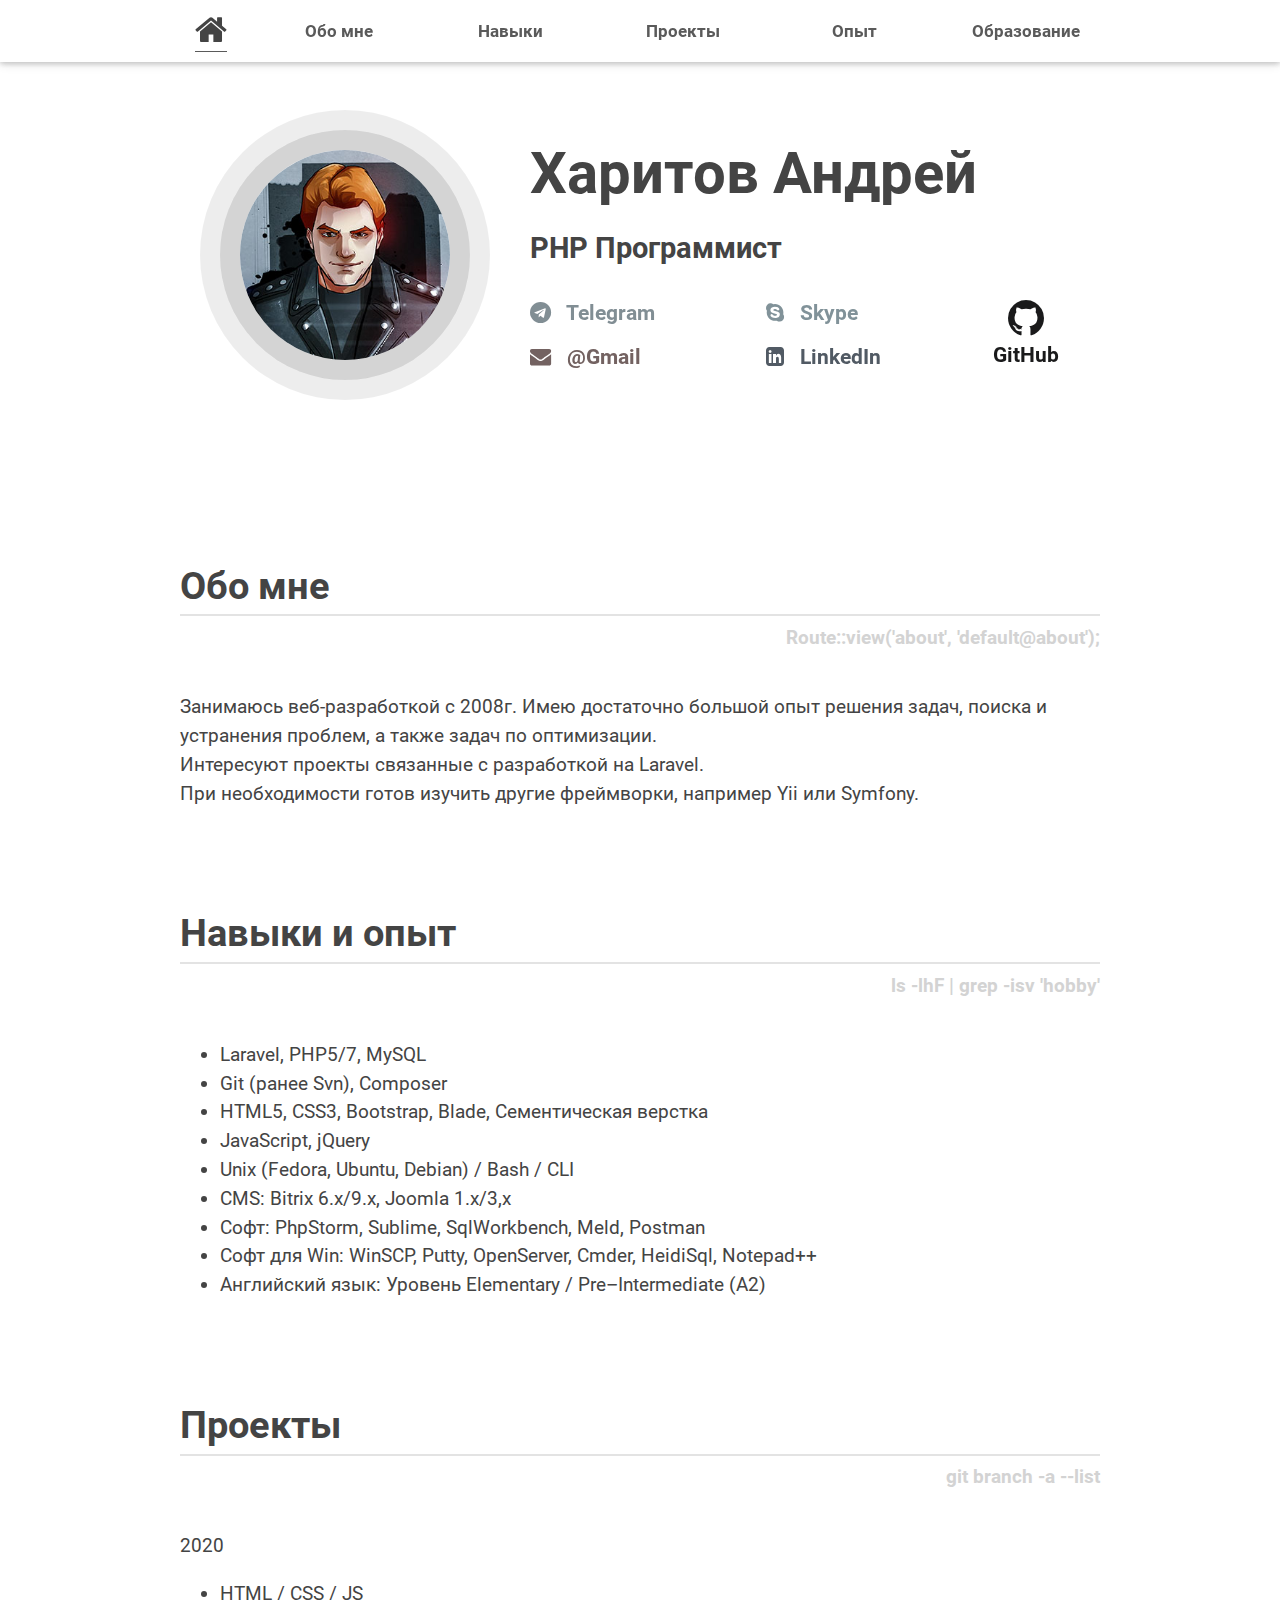
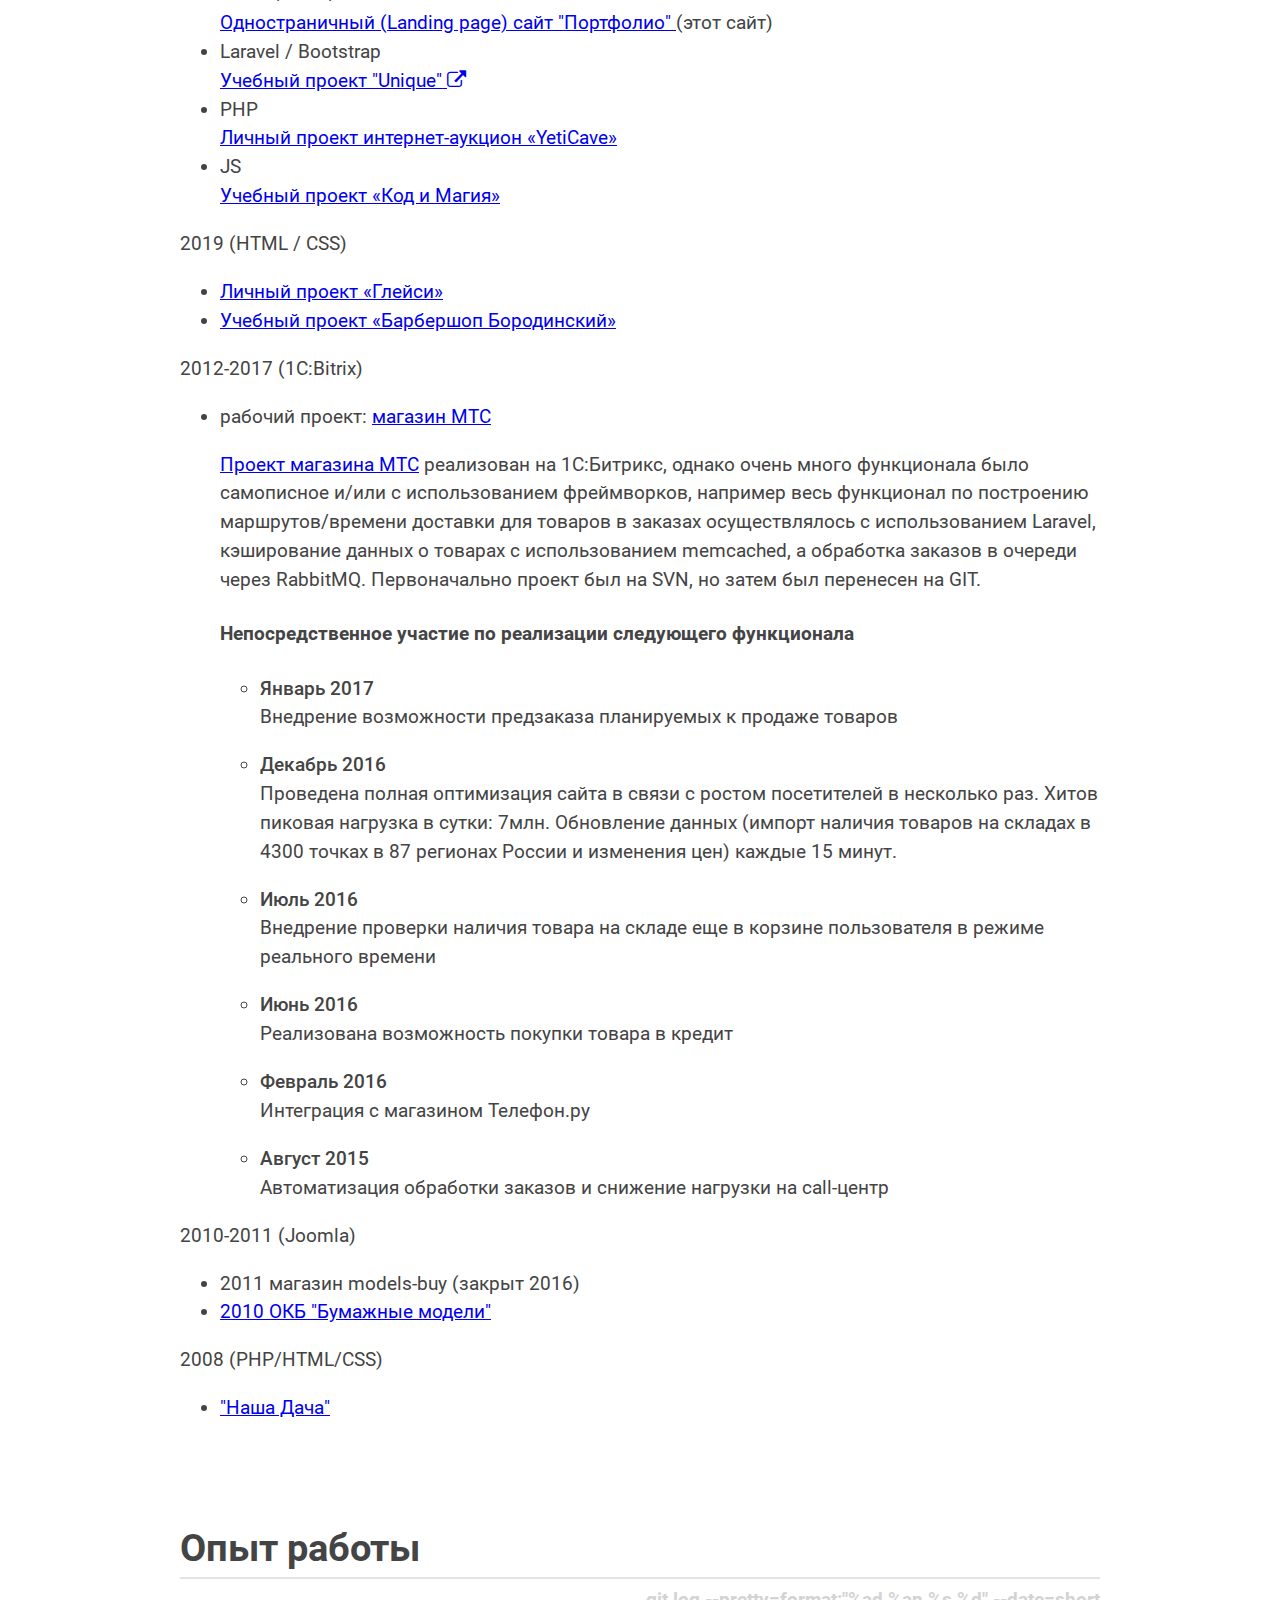
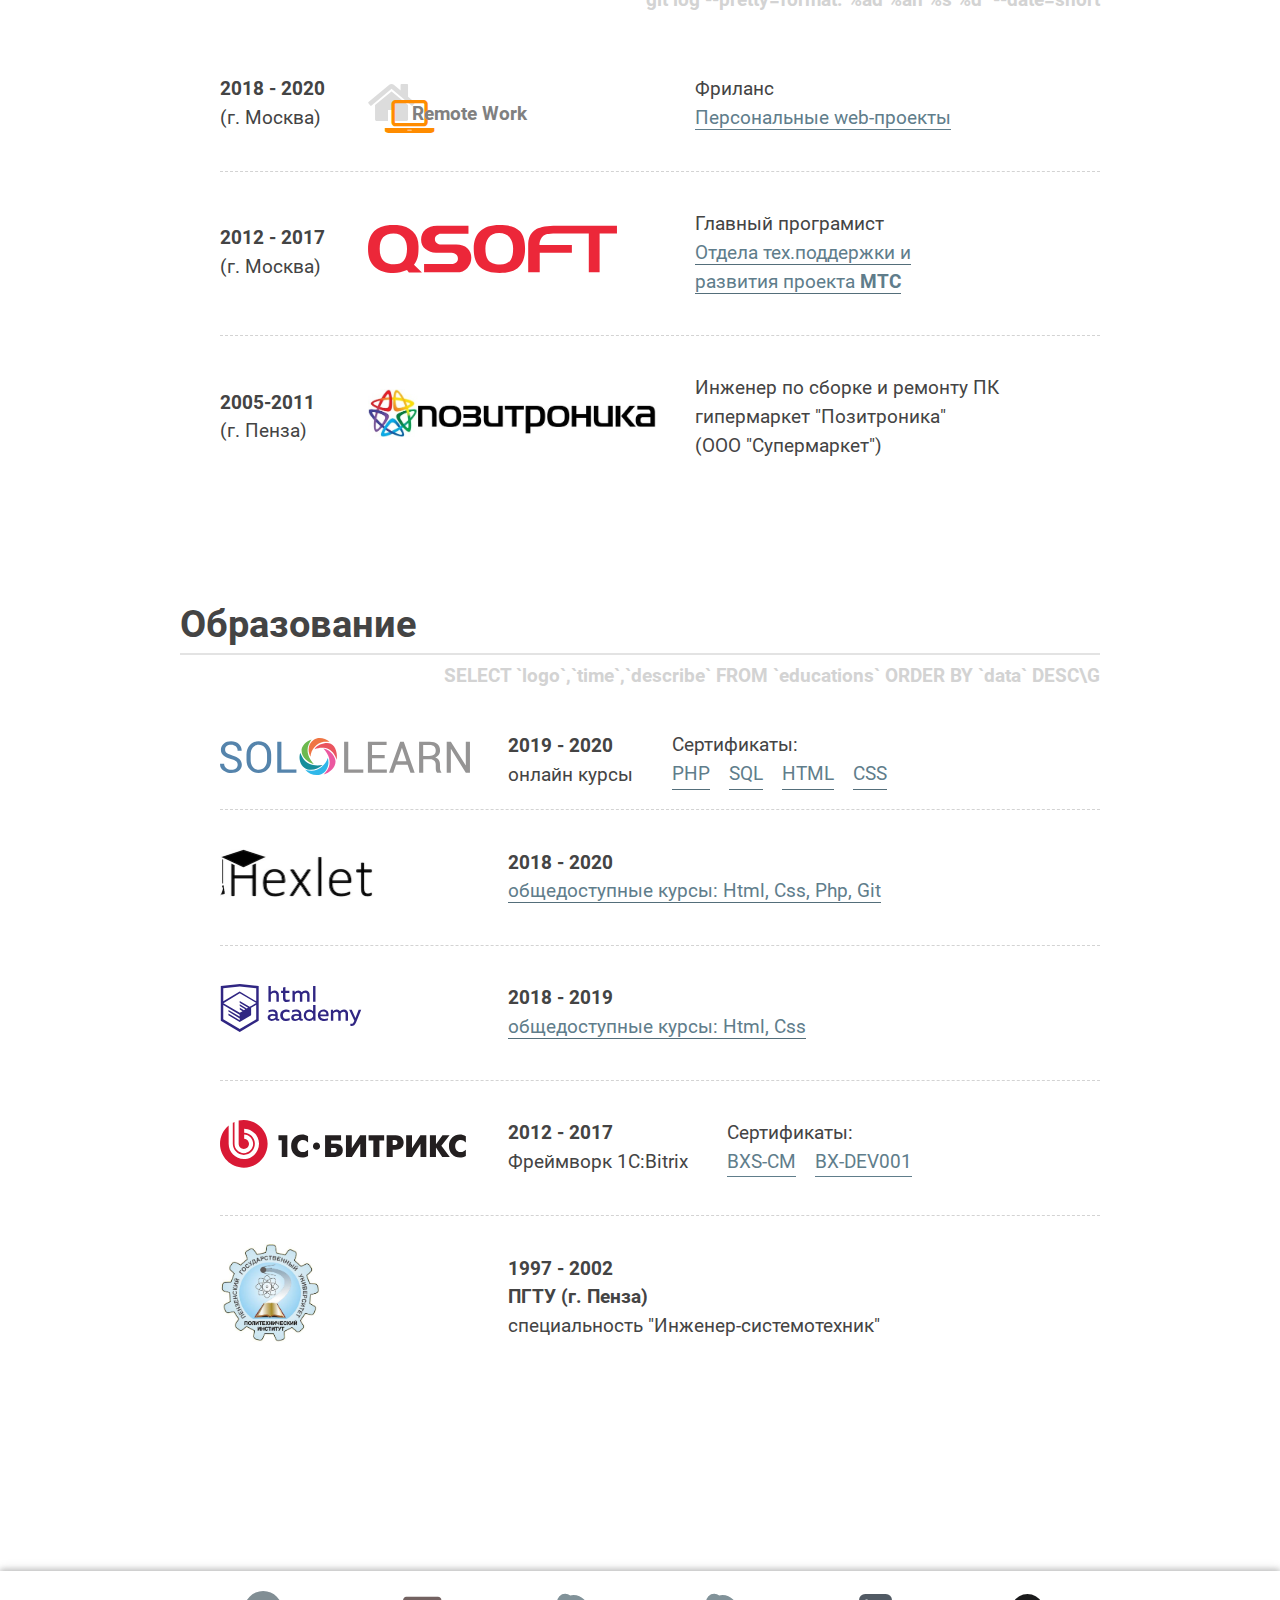
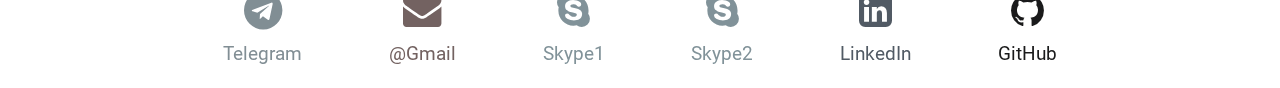
==== commit 709d9092: "Локальное хранение шрифтов (CDN Google Fonts больше не кэширует)" ====
--- a/maket/index.html
+++ b/maket/index.html
@@ -5,10 +5,9 @@
   <meta name="viewport" content="width=device-width, initial-scale=1.0">
   <title>Портфолио</title>
 
-  <link href="css/basis.css" rel="stylesheet">
-  <link href="css/r-normalize-min.v8.0.1-2.css" rel="stylesheet">
-  <link type="text/css" rel="stylesheet" href="http://fonts.googleapis.com/css?family=Roboto:300,400,500,700|Google+Sans:400,500,700">
+  <link rel="stylesheet" href="css/r-normalize-min.v8.0.1-2.css">
   <link rel="stylesheet" href="css/font-awesome.min.css">
+  <link rel="stylesheet" href="css/basis.css">
   <link rel="stylesheet" href="css/style.css">
 </head>
 
@@ -17,7 +16,7 @@
     <ul class="container">
       <li class="home active">
         <a href="#home" aria-label="Главная">
-          <i class="fa fa-home fa-2" aria-hidden="true"></i>
+          <i class="fa fa-home" aria-hidden="true"></i>
         </a>
       </li>
       <li><a href="#about">
--- a/maket/css/style.css
+++ b/maket/css/style.css
@@ -35,6 +35,53 @@
   --main-width: 960px;
 }
 
+/* cyrillic */
+@font-face {
+  font-family: 'Roboto';
+  font-style: normal;
+  font-weight: 400;
+  src: url(font-roboto/KFOmCnqEu92Fr1Mu5mxKOzY.woff2) format('woff2'), url('font-roboto/roboto.woff') format('woff');
+  unicode-range: U+0400-045F, U+0490-0491, U+04B0-04B1, U+2116;
+}
+@font-face {
+  font-family: 'Roboto';
+  font-style: normal;
+  font-weight: 500;
+  src: url(font-roboto/KFOlCnqEu92Fr1MmEU9fABc4EsA.woff2) format('woff2'), url('font-roboto/robotomedium.woff') format('woff');
+  unicode-range: U+0400-045F, U+0490-0491, U+04B0-04B1, U+2116;
+}
+@font-face {
+  font-family: 'Roboto';
+  font-style: normal;
+  font-weight: 700;
+  src: url(font-roboto/KFOlCnqEu92Fr1MmWUlfABc4EsA.woff2) format('woff2'), url('font-roboto/robotobold.woff') format('woff');
+  unicode-range: U+0400-045F, U+0490-0491, U+04B0-04B1, U+2116;
+}
+
+/* latin */
+@font-face {
+  font-family: 'Roboto';
+  font-style: normal;
+  font-weight: 400;
+  src: url(font-roboto/KFOmCnqEu92Fr1Mu4mxK.woff2) format('woff2');
+  unicode-range: U+0000-00FF, U+0131, U+0152-0153, U+02BB-02BC, U+02C6, U+02DA, U+02DC, U+2000-206F, U+2074, U+20AC, U+2122, U+2191, U+2193, U+2212, U+2215, U+FEFF, U+FFFD;
+}
+@font-face {
+  font-family: 'Roboto';
+  font-style: normal;
+  font-weight: 500;
+  src: url(font-roboto/KFOlCnqEu92Fr1MmEU9fBBc4.woff2) format('woff2');
+  unicode-range: U+0000-00FF, U+0131, U+0152-0153, U+02BB-02BC, U+02C6, U+02DA, U+02DC, U+2000-206F, U+2074, U+20AC, U+2122, U+2191, U+2193, U+2212, U+2215, U+FEFF, U+FFFD;
+}
+@font-face {
+  font-family: 'Roboto';
+  font-style: normal;
+  font-weight: 700;
+  src: url(font-roboto/KFOlCnqEu92Fr1MmWUlfBBc4.woff2) format('woff2');
+  unicode-range: U+0000-00FF, U+0131, U+0152-0153, U+02BB-02BC, U+02C6, U+02DA, U+02DC, U+2000-206F, U+2074, U+20AC, U+2122, U+2191, U+2193, U+2212, U+2215, U+FEFF, U+FFFD;
+}
+
+
 @media (min-width: 320px) {
   .apple { --fruit-color: orange; }
 }
@@ -48,7 +95,7 @@
 
   color: var(--main-color);
   font-size: 1.2em;
-  font-family: "Roboto", "monospace";
+  font-family: "Roboto", Arial, sans-serif;
   line-height: 1.5;
   background-color: var(--bg-white);
 }
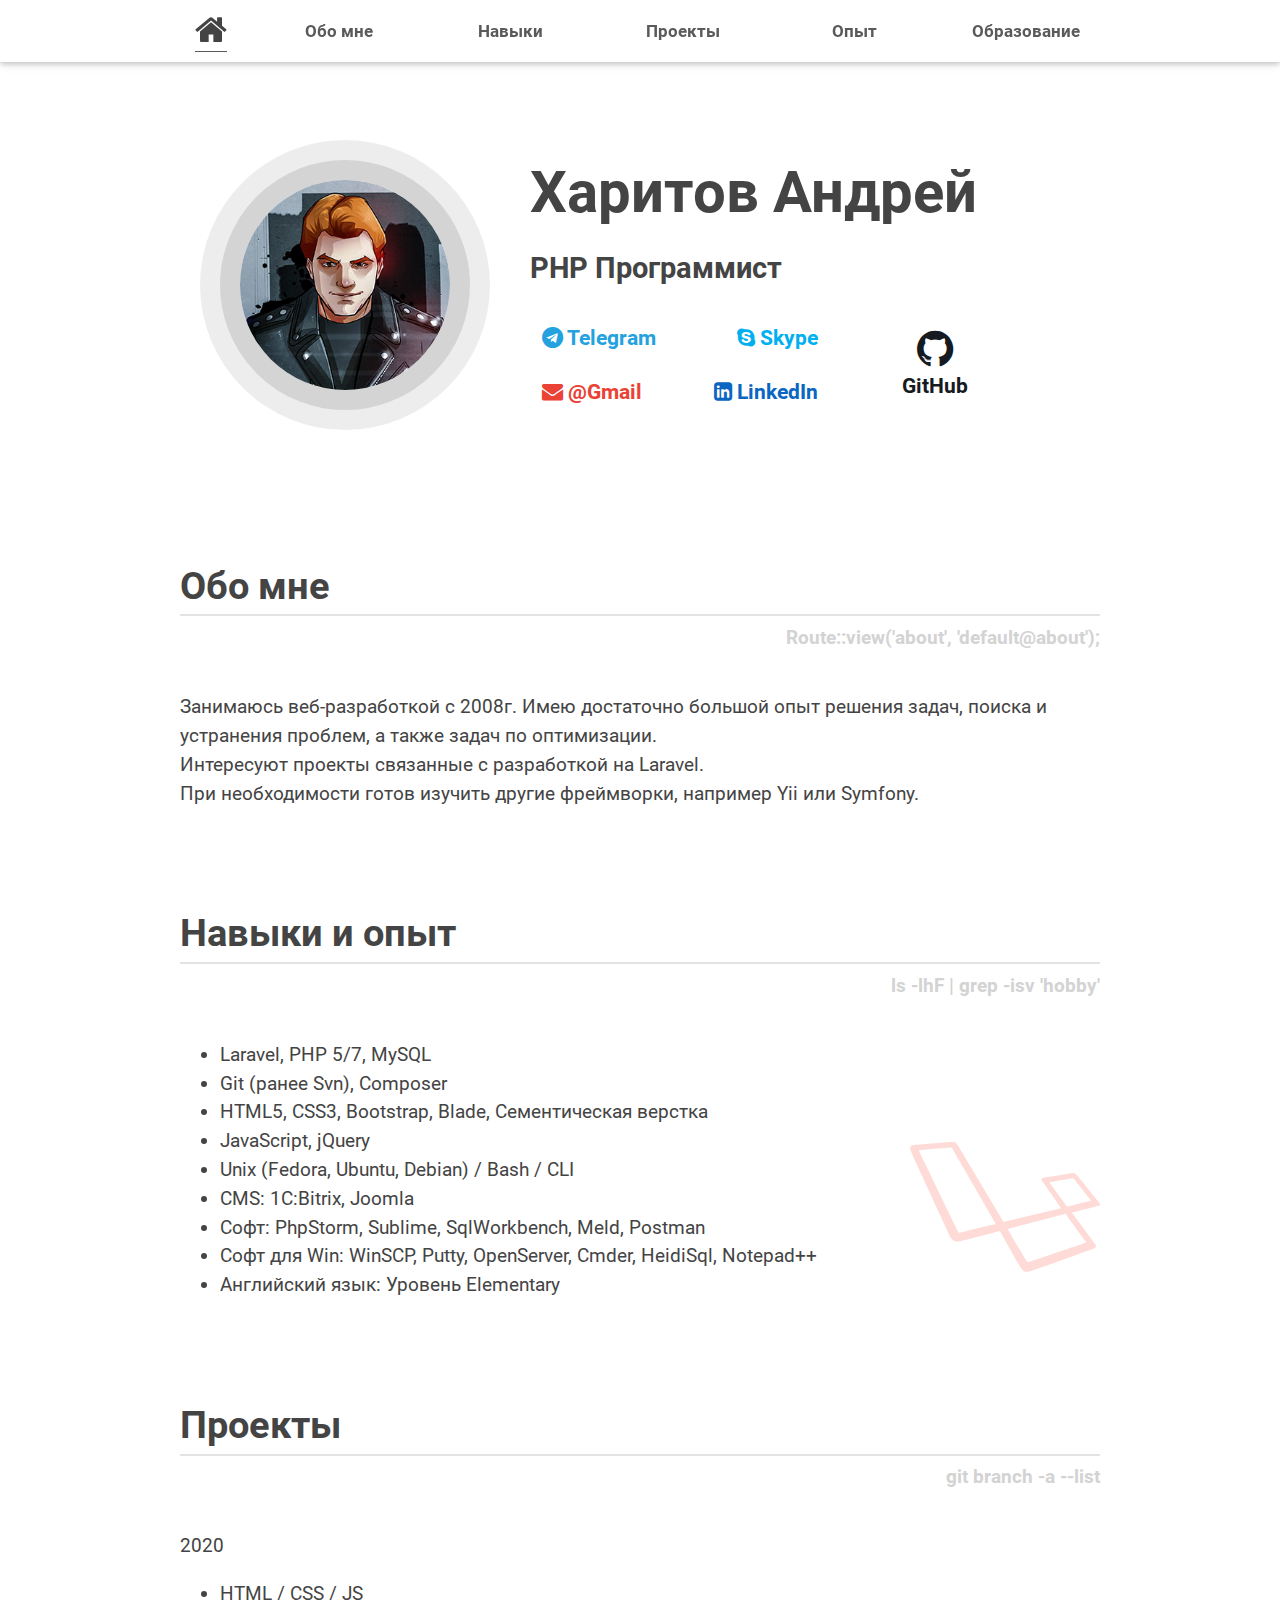
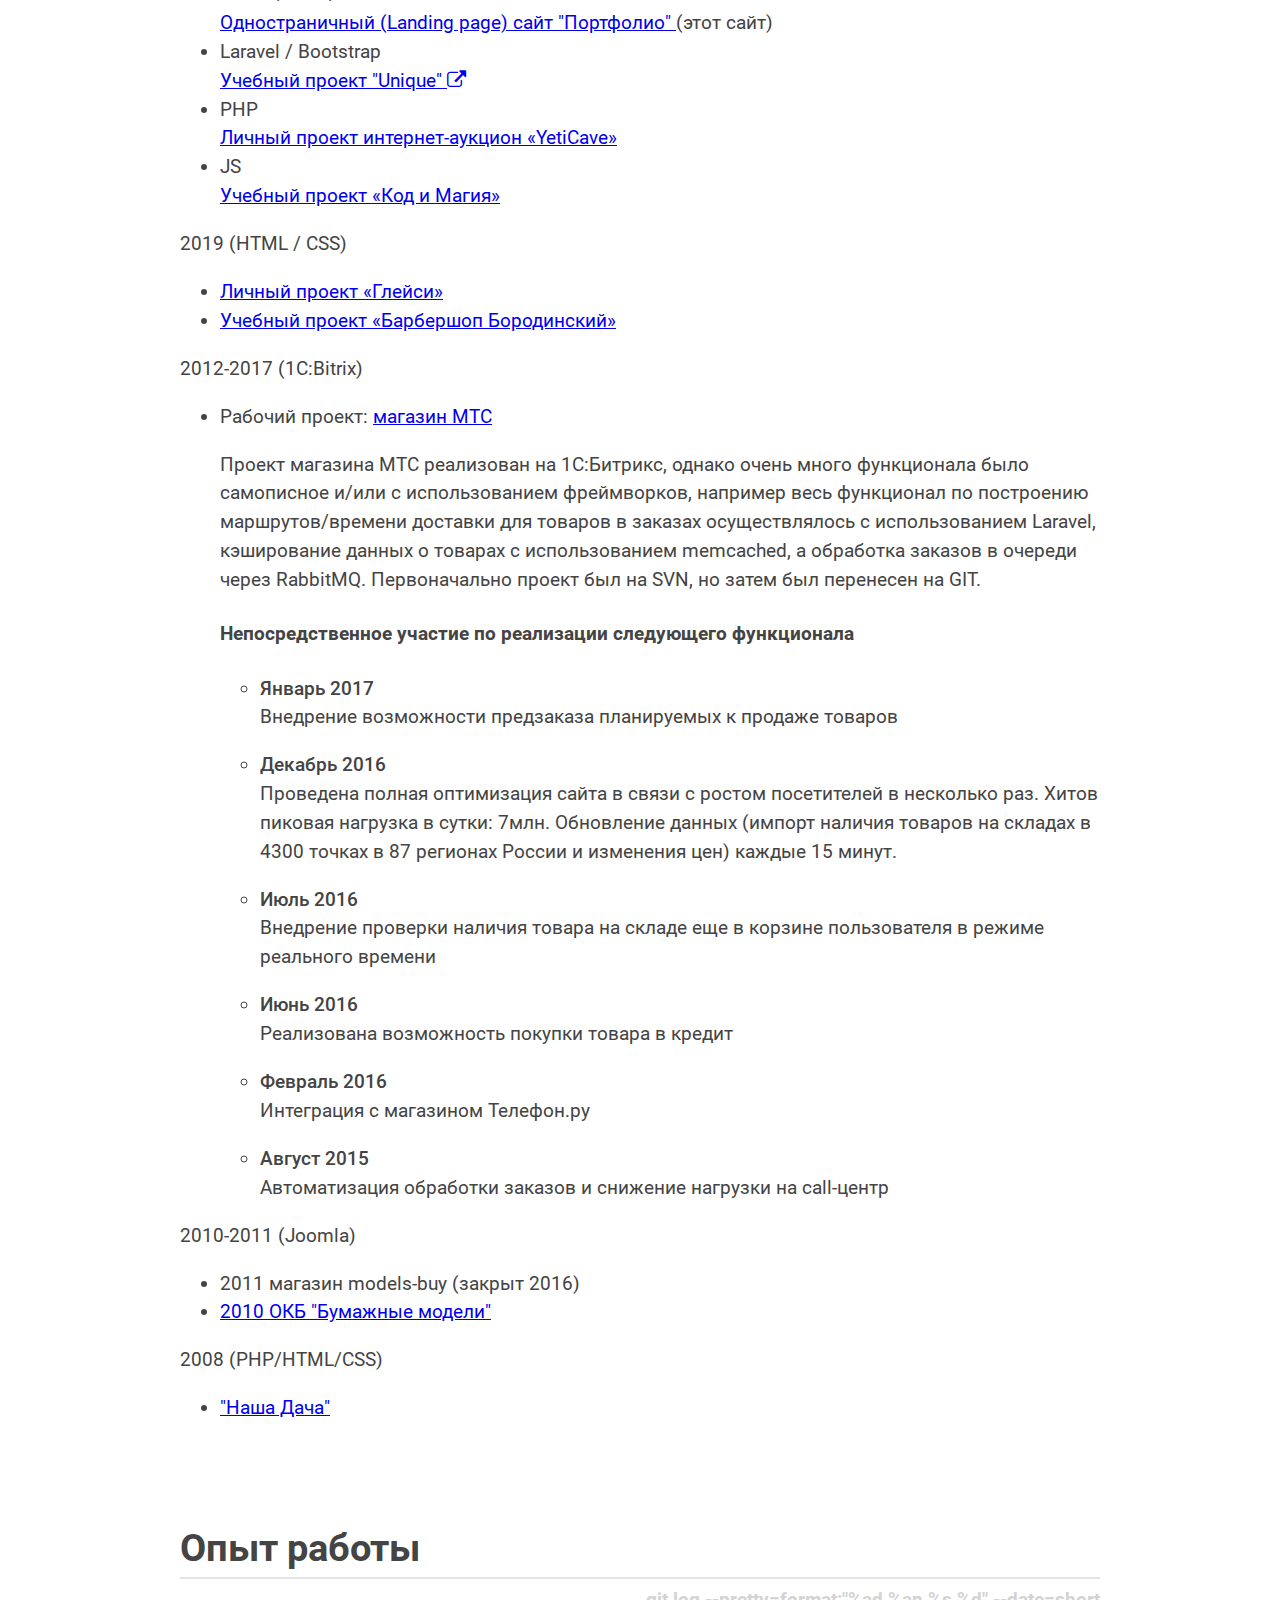
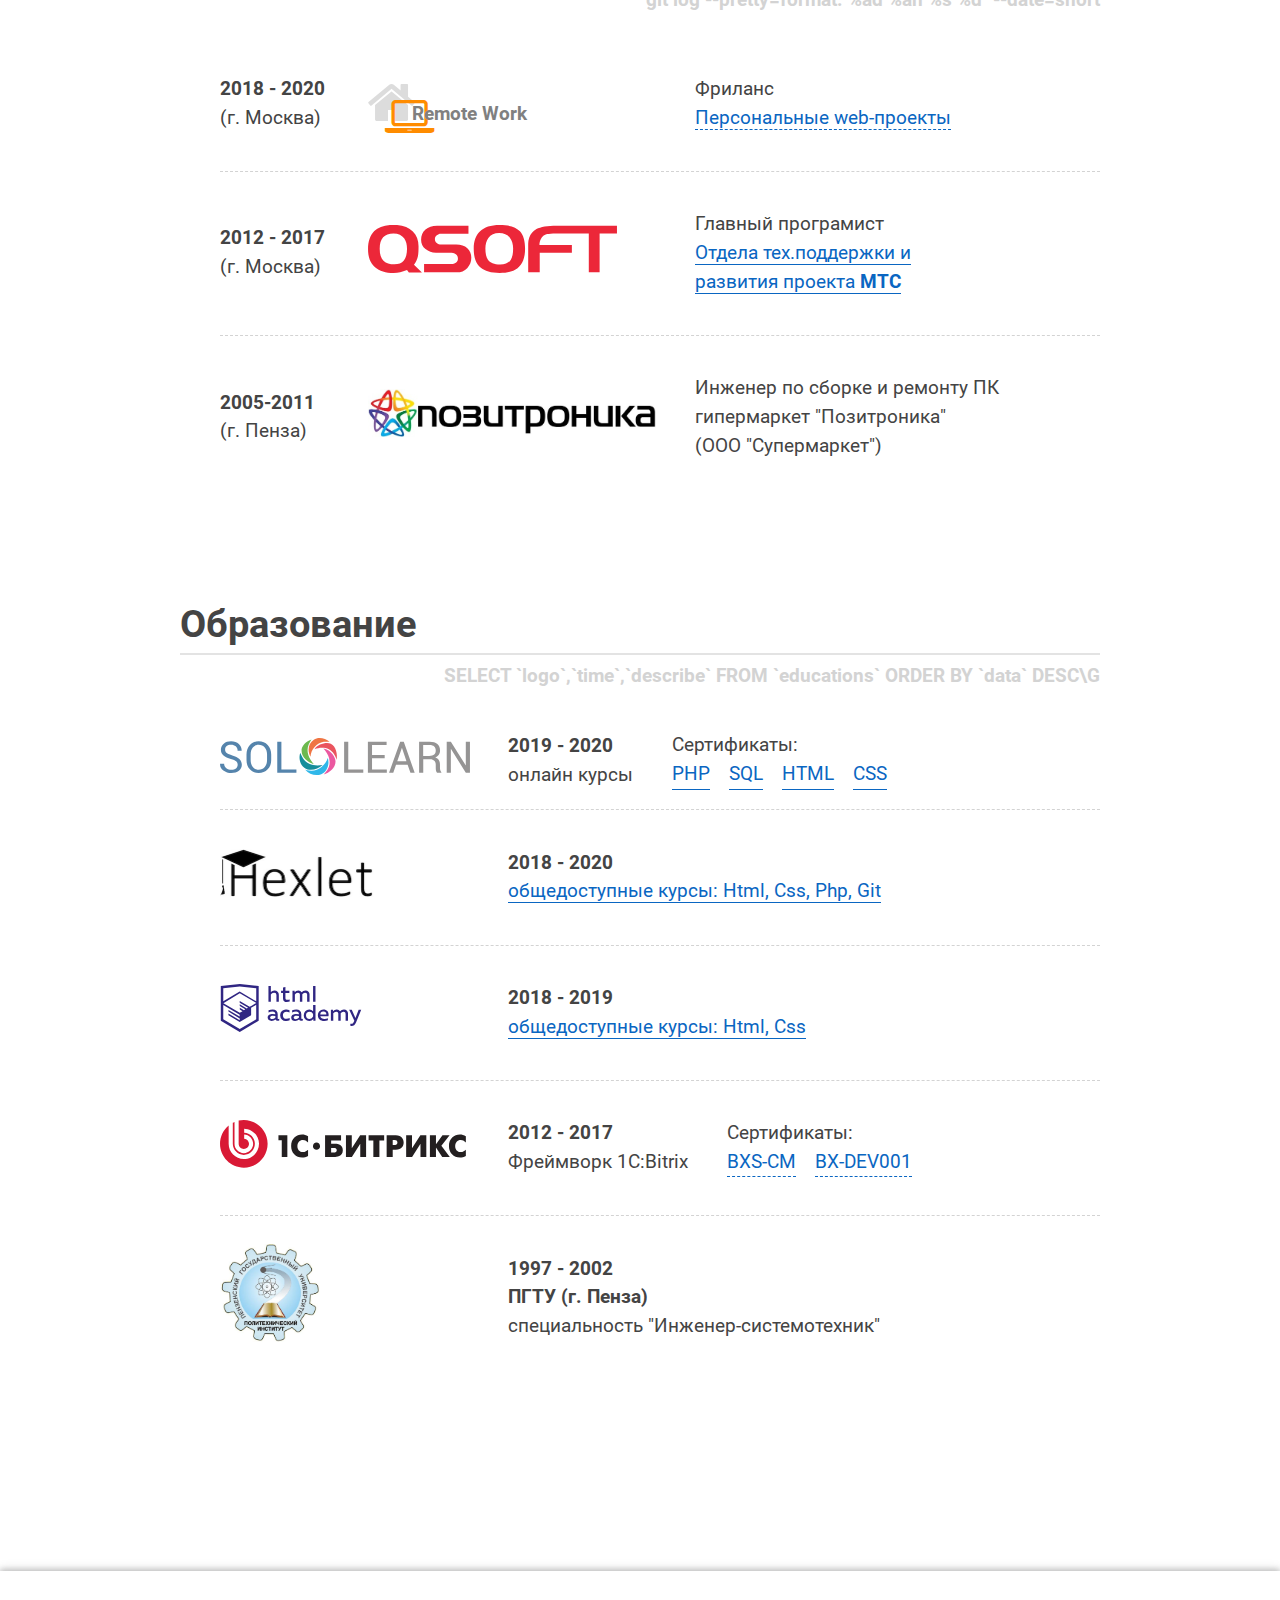
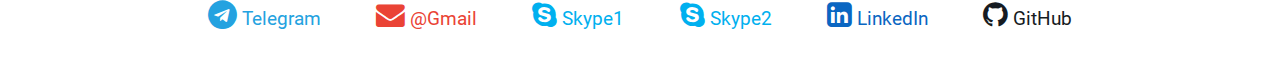
==== commit 2a8f4f26: "Визуальное оформление и доработано плавное перемещение для ссылок не из основного меню" ====
--- a/maket/index.html
+++ b/maket/index.html
@@ -3,7 +3,11 @@
 <head>
   <meta charset="UTF-8">
   <meta name="viewport" content="width=device-width, initial-scale=1.0">
-  <title>Портфолио</title>
+  <meta name="Description" content="Портфолио php-программиста">
+  <meta name="Keywords" content="Портфолио, php, laravel">
+  <meta name="Author" content="Харитов Андрей Владимирович">
+  <meta name="Copyright" content="Харитов Андрей Владимирович">
+  <title>Харитов Андрей, портфолио. PHP-программист.</title>
 
   <link rel="stylesheet" href="css/r-normalize-min.v8.0.1-2.css">
   <link rel="stylesheet" href="css/font-awesome.min.css">
@@ -55,45 +59,39 @@
         <img src="img/avatar.jpg" width=250px height=250px alt="Мое фото">
         <div class="name">
           <h1>Харитов Андрей</h1>
-          <h4>PHP Программист</h4>
+          <h2>PHP Программист</h2>
 
           <ul class="contacts">
-            <div>
-              <li>
-                <a class="telegram" href="tg://resolve?domain=convergent">
-                  <i class="fa fa-telegram" aria-hidden="true"></i>
-                  Telegram
-                </a>
-              </li>
-              <li>
-                <a class="gmail" href="mailto:avxodiar@gmail.com">
-                  <i class="fa fa-envelope"></i>
-                  @Gmail
-                </a>
-              </li>
-            </div>
-            <div>
-              <li>
-                <a class="skype" href="skype:live:.cid.94ad1db13e9980e2">
-                  <i class="fa fa-skype"></i>
-                  Skype
-                </a>
-              </li>          
-              <li>
-                <a class="linkedin" href="https://www.linkedin.com/in/avxodiar">
-                  <i class="fa fa-linkedin-square"></i>
-                  LinkedIn
-                </a>
-              </li>
-            </div>
-            <div>
-              <li>
-                <a class="github" href="https://github.com/Avxodiar">
-                  <i class="fa fa-github"></i>
-                  GitHub
-                </a>
-            </li>
-            </div>
+            <li aria-label="Telegram">
+              <a class="telegram" href="tg://resolve?domain=convergent">
+                <i class="fa fa-telegram" aria-hidden="true"></i>
+                Telegram
+              </a>
+            </li>
+            <li aria-label="Skype">
+              <a class="skype" href="skype:live:.cid.94ad1db13e9980e2">
+                <i class="fa fa-skype"></i>
+                Skype
+              </a>
+            </li>
+            <li aria-label="Gmail">
+              <a class="gmail" href="mailto:avxodiar@gmail.com">
+                <i class="fa fa-envelope"></i>
+                @Gmail
+              </a>
+            </li>
+            <li aria-label="LinkedIn">
+              <a class="linkedin" href="https://www.linkedin.com/in/avxodiar" target="_blank" rel="nofollow noopener">
+                <i class="fa fa-linkedin-square"></i>
+                LinkedIn
+              </a>
+            </li>
+            <li class="big" aria-label="GitHub">
+              <a class="github rotate" href="https://github.com/Avxodiar">
+                <i class="fa fa-github"></i>
+                GitHub
+              </a>
+            </li>
           </ul>
 
         </div>
@@ -102,12 +100,10 @@
   </header>
 
 
-
-
   <main>
     <div class="container">
       <section id="about" class="anchor">
-        <h2 class="fun">Обо мне<span>Route::view('about', 'default@about');</span></h2>
+        <h3 class="fun">Обо мне<span>Route::view('about', 'default@about');</span></h3>
         <p>
           Занимаюсь веб-разработкой с 2008г. Имею достаточно большой опыт решения задач,
           поиска и устранения проблем, а также задач по оптимизации.<br>
@@ -121,22 +117,22 @@
       </section>
 
       <section id="skills">
-        <h2 class="fun">Навыки и опыт<span>ls -lhF | grep -isv 'hobby'</span></h2>
+        <h3 class="fun">Навыки и опыт<span>ls -lhF | grep -isv 'hobby'</span></h3>
         <ul>
-          <li>Laravel, PHP5/7, MySQL</li>
+          <li>Laravel, PHP 5/7, MySQL</li>
           <li>Git (ранее Svn), Composer</li>
           <li>HTML5, CSS3, Bootstrap, Blade, Сементическая верстка</li>
           <li>JavaScript, jQuery</li>
           <li>Unix (Fedora, Ubuntu, Debian) / Bash / CLI</li>
-          <li>CMS: Bitrix 6.x/9.x, Joomla 1.x/3,x</li>
+          <li>CMS: 1C:Bitrix, Joomla</li>
           <li>Софт: PhpStorm, Sublime, SqlWorkbench, Meld, Postman </li>
           <li>Софт для Win: WinSCP, Putty, OpenServer, Cmder, HeidiSql, Notepad++</li>
-          <li>Английский язык: Уровень Elementary / Pre–Intermediate (A2)</li>
+          <li>Английский язык: Уровень Elementary</li>
         </ul>
       </section>
 
       <section id="projects">
-        <h2 class="fun">Проекты<span>git branch -a --list</span></h2>
+        <h3 class="fun">Проекты<span>git branch -a --list</span></h3>
         <div>
           <label>2020</label>
           <ul>
@@ -182,9 +178,8 @@
         <div>
           <label>2012-2017 (1С:Bitrix)</label>
           <ul>
-            <li>
-              рабочий проект: <a href="http://shop.mts.ru/">магазин МТС</a>
-            <p><a href="http://shop.mts.ru/">Проект магазина МТС</a> реализован на 1С:Битрикс, однако очень много функционала было самописное и/или с использованием фреймворков, например весь функционал по построению маршрутов/времени доставки для товаров в заказах осуществлялось с использованием Laravel, кэширование данных о товарах с использованием memcached, а обработка заказов в очереди через RabbitMQ. Первоначально проект был на SVN, но затем был перенесен на GIT.</p>
+            <li>Рабочий проект: <a href="http://shop.mts.ru/" target="_blank" rel="nofollow noopener">магазин МТС</a>
+            <p>Проект магазина МТС реализован на 1С:Битрикс, однако очень много функционала было самописное и/или с использованием фреймворков, например весь функционал по построению маршрутов/времени доставки для товаров в заказах осуществлялось с использованием Laravel, кэширование данных о товарах с использованием memcached, а обработка заказов в очереди через RabbitMQ. Первоначально проект был на SVN, но затем был перенесен на GIT.</p>
 
             <h4>Непосредственное участие по реализации следующего функционала</h4>
             <ul class="qsoft-log">
@@ -226,7 +221,7 @@
           <ul>
             <li>2011 магазин models-buy (закрыт 2016)</li>
             <li>
-              <a href="http://models-paper.com/">
+              <a href="http://models-paper.com/" target="_blank" rel="nofollow noopener">
                 2010 ОКБ "Бумажные модели"
               </a>
             </li>
@@ -237,7 +232,7 @@
           <label>2008 (PHP/HTML/CSS)</label>
           <ul>
             <li>
-              <a href="http://nasha-dacha.com/">
+              <a href="http://nasha-dacha.com/" target="_blank" rel="nofollow noopener">
                  "Наша Дача"
               </a>
             </li>
@@ -246,7 +241,7 @@
       </section>
 
       <section id="expirience">
-        <h2 class="fun">Опыт работы<span>git log --pretty=format:"%ad %an %s %d" --date=short</span></h2>
+        <h3 class="fun">Опыт работы<span>git log --pretty=format:"%ad %an %s %d" --date=short</span></h3>
 
         <ul class="list">
           <li>
@@ -262,7 +257,7 @@
               </div>
               <p>
                 Фриланс<br>
-                <a class="link" href="#projects">Персональные web-проекты</a></p>
+                <a class="link to-anchor" href="#projects">Персональные web-проекты</a></p>
             </div>
           </li>
 
@@ -272,11 +267,11 @@
                 (г. Москва)
               </p>
               <div class="logo mx-2">
-                <img src="img/qsoft.svg" width="249px" alt="QSOFT">  
+                <img src="img/qsoft.svg" width="249px" height="48px" alt="QSOFT">
               </div>
               <p>
                 Главный програмист<br>
-                <a class="external-link" href="https://qsoft.ru/project/563/" target="_blank">Отдела тех.поддержки и<br> развития проекта <b>МТС</b></a></p>
+                <a class="external-link" href="https://qsoft.ru/project/563/" target="_blank" rel="nofollow noopener">Отдела тех.поддержки и<br> развития проекта <b>МТС</b></a></p>
             </div>
           </li>
 
@@ -299,13 +294,13 @@
       </section>
 
       <section id="education">
-        <h2 class="fun">Образование <span>SELECT `logo`,`time`,`describe` FROM `educations` ORDER BY `data` DESC\G</span></h2>
+        <h3 class="fun">Образование <span>SELECT `logo`,`time`,`describe` FROM `educations` ORDER BY `data` DESC\G</span></h3>
         <ul class="list">
 
           <li class="d-flex f-align-center">
-            <a class="logo" href="https://www.sololearn.com/Profile/16609287/" target="_blank">
+            <a class="logo" href="https://www.sololearn.com/Profile/16609287/" target="_blank" rel="nofollow noopener">
               <!-- <b class="courses-logo logo-sololearn">SoloLearn</b> -->
-              <img src="img/sololearn.svg" width="250px" alt="SoloLearn">
+              <img src="img/sololearn.svg" width="250px" height="37px" alt="SoloLearn">
             </a>
             <div class="mr-2">
               <b>2019 - 2020</b><br>
@@ -314,10 +309,10 @@
             <div>
               Сертификаты:
               <div class="d-flex f-jc-between">
-                <a class="mr-1 external-link" href="https://www.sololearn.com/Certificate/1059-16609287/pdf/" target="_blank">PHP</a>
-                <a class="mr-1 external-link" href="https://www.sololearn.com/Certificate/1060-16609287/pdf/" target="_blank">SQL</a>
-                <a class="mr-1 external-link" href="https://www.sololearn.com/Certificate/1014-16609287/pdf/" target="_blank">HTML</a>
-                <a class="mr-1 external-link" href="https://www.sololearn.com/Certificate/1023-16609287/pdf/" target="_blank">CSS</a>
+                <a class="mr-1 external-link" href="https://www.sololearn.com/Certificate/1059-16609287/pdf/" target="_blank" rel="nofollow noopener">PHP</a>
+                <a class="mr-1 external-link" href="https://www.sololearn.com/Certificate/1060-16609287/pdf/" target="_blank" rel="nofollow noopener">SQL</a>
+                <a class="mr-1 external-link" href="https://www.sololearn.com/Certificate/1014-16609287/pdf/" target="_blank" rel="nofollow noopener">HTML</a>
+                <a class="mr-1 external-link" href="https://www.sololearn.com/Certificate/1023-16609287/pdf/" target="_blank" rel="nofollow noopener">CSS</a>
                 <div class="hidden">
                   JS - https://www.sololearn.com/Certificate/-16609287/pdf/<br>
                   jQuery - https://www.sololearn.com/Certificate/-16609287/pdf/
@@ -328,22 +323,22 @@
 
           <!-- <div class="d-flex f-jc-between"> -->
             <li class="d-flex f-align-center">
-              <a class="logo" href="https://ru.hexlet.io/u/avxodiar/" target="_blank">
+              <a class="logo" href="https://ru.hexlet.io/u/avxodiar/" target="_blank" rel="nofollow noopener">
                 <!-- <b class="courses-logo logo-hexlet">Hexlet</b> -->
-                <img src="img/hexlet.jpg" width="154px" alt="Hexlet">
+                <img src="img/hexlet.jpg" width="154px" height="48px" alt="Hexlet">
               </a>
               <p><b>2018 - 2020</b><br>
-                  <a class="external-link" href="https://ru.hexlet.io/u/avxodiar/courses" target="_blank">общедоступные курсы: Html, Css, Php, Git</a>
+                  <a class="external-link" href="https://ru.hexlet.io/u/avxodiar/courses" target="_blank" rel="nofollow noopener">общедоступные курсы: Html, Css, Php, Git</a>
               </p>
             </li>
 
             <li class="d-flex f-align-center">
-              <a class="logo" href="https://htmlacademy.ru/profile/id14311/" target="_blank">
+              <a class="logo" href="https://htmlacademy.ru/profile/id14311/" target="_blank" rel="nofollow noopener">
                 <!-- <b class="courses-logo logo-htmlacademy">HtmlAcademy</b> -->
-                <img src="img/htmlacademy.svg" alt="HtmlAcademy">
+                <img src="img/htmlacademy.svg"  width="142px" height="48px" alt="HtmlAcademy">
               </a>
               <p><b>2018 - 2019</b><br>
-                 <a class="external-link" href="https://htmlacademy.ru/profile/id14311/progress" target="_blank">общедоступные курсы: Html, Css</a>
+                 <a class="external-link" href="https://htmlacademy.ru/profile/id14311/progress" target="_blank" rel="nofollow noopener">общедоступные курсы: Html, Css</a>
               </p>
             </li>
           <!-- </div> -->
@@ -351,7 +346,7 @@
 
           <li class="d-flex f-align-center">
             <div class="logo">
-              <img src="img/1c-bitrix.svg" width="246px" alt="1C:Битрикс">
+              <img src="img/1c-bitrix.svg" width="246px" height="48px" alt="1C:Битрикс">
             </div>
             <p class="mr-2">
               <b>2012 - 2017</b><br>
@@ -360,15 +355,15 @@
             <div>
               Сертификаты:
               <div class="d-flex f-jc-between">
-                <a class="mr-1 link" href="img/certificates/bitrix_BXS-CM.pdf" target="_blank">BXS-CM</a>
-                <a class="mr-1 link" href="img/certificates/bitrix_BX-DEV001.pdf" target="_blank">BX-DEV001</a>
+                <a class="mr-1 link" href="img/certificates/bitrix_BXS-CM.pdf" target="_blank" rel="nofollow noopener">BXS-CM</a>
+                <a class="mr-1 link" href="img/certificates/bitrix_BX-DEV001.pdf" target="_blank" rel="nofollow noopener">BX-DEV001</a>
               </div>
             </div>
           </li>
 
           <li class="d-flex f-align-center">
             <div class="logo">
-              <img class="mr-2" src="img/politeh.jpg" width="100px" alt="ПГТУ">
+              <img class="mr-2" src="img/politeh.jpg" width="100px" height="98px" alt="ПГТУ">
             </div>
             <p>
               <b>1997 - 2002</b><br>
@@ -386,45 +381,39 @@
   <footer>
     <div class="container">
       <nav>
-        <h3 class="visually-hidden">Ссылки</h3>
+        <h4 class="visually-hidden">Ссылки</h4>
         <ul class="contacts">
-          <li>
+          <li aria-label="Telegram">
             <a class="telegram" href="tg://resolve?domain=convergent">
               <i class="fa fa-telegram" aria-hidden="true"></i>
               Telegram
             </a>
           </li>
-          <li>
+          <li aria-label="Gmail">
             <a class="gmail" href="mailto:avxodiar@gmail.com">
               <i class="fa fa-envelope"></i>
               @Gmail
             </a>
           </li>
-          <!--li>
-            <a class="phone" href="tel:+1234567890">
-              <i class="fa fa-phone-square"></i>
-              +7(123)456-78-90
-            </a>
-          </li-->
-          <li>
+          <li aria-label="Skype">
             <a class="skype" href="skype:live:.cid.94ad1db13e9980e2?chat">
               <i class="fa fa-skype"></i>
               Skype1
             </a>
           </li>
-          <li>
+          <li aria-label="Skype">
             <a class="skype" href="skype:.cid.94ad1db13e9980e2">
               <i class="fa fa-skype"></i>
               Skype2
             </a>
           </li>
-          <li>
+          <li aria-label="LinkedIn">
             <a class="linkedin" href="https://www.linkedin.com/in/avxodiar">
               <i class="fa fa-linkedin-square"></i>
               LinkedIn
             </a>
           </li>
-          <li>
+          <li aria-label="GitHub">
             <a class="github" href="https://github.com/Avxodiar">
               <i class="fa fa-github"></i>
               GitHub
--- a/maket/css/style.css
+++ b/maket/css/style.css
@@ -1,5 +1,5 @@
 :root {
-  --bg-white: white;
+  --bg-color: white;
   --main-color: #444;
   --dark-color: #2c2c2c;
   --shadow-lightgray: rgba(0, 0, 0, 0.07);
@@ -97,11 +97,11 @@
   font-size: 1.2em;
   font-family: "Roboto", Arial, sans-serif;
   line-height: 1.5;
-  background-color: var(--bg-white);
-}
-
-
-h2 {
+  background-color: var(--bg-color);
+}
+
+
+h3 {
   position: relative;
   margin: 2em 0;
   font-size: 2em;
@@ -109,7 +109,7 @@
   border-bottom: 2px solid var(--main-header-border);
 }
 
-h2.fun span{
+h3.fun span{
   position: absolute;
   right: 0;
   font-size: 0.5em;
@@ -153,39 +153,6 @@
 .ml-2 {
   margin-left: 2em;
 }
-
-/* --- Ссылки на соц.сети и сервисы --- */
-
-.contacts li a {
-  filter: grayscale(90%);
-}
-.contacts li a:hover {
-  filter: grayscale(0);
-}
-
-.contacts li a.gmail {
-  color: var(--contact-gmail);
-}
-.contacts li a.phone {
-  color: var(--contact-phone);
-}
-.contacts li a.telegram {
- color: var(--contact-telegram);
-}
-.contacts li a.skype {
-  color: var(--contact-skype);
-}
-.contacts li a.linkedin {
-  color: var(--contact-linkedin);
-}
-.contacts li a.github {
-  color: var(--contact-github);
-}
-.contacts li a.github:hover {
-  color: var(--contact-github-hover);
-}
-
-
 
 /* --- Навигация --- */
 
@@ -278,7 +245,7 @@
 
 .header {
   display: flex;
-  margin: 90px 0 60px;
+  margin: 120px 0 30px;
   padding: 20px;
 }
 .header img {
@@ -302,36 +269,75 @@
   margin: 0 0 10px;
   font-size: 3em;
 }
-.header .name h4 {
+.header .name h2 {
   margin: 0 0 20px;
   font-size: 1.5em;
 }
 
 .header .name ul {
+  position: relative;
   display: flex;
   flex-direction: row;
   flex-wrap: wrap;
   justify-content: space-between;
-  list-style: none;
   padding: 0;
   margin: 0;
+  width: 300px;
+  list-style: none;
   font-size: 1.1em;
 }
 .header .name li {
-  padding: 0.3em 1em 0.3em 0;
-}
+  /*padding: 0.3em 1em 0.3em 0;*/
+}
+/* --- Ссылки на соц.сети и сервисы --- */
 .header .name a {
+  display: block;
+  padding: 0.5em;
   text-decoration: none;
+  border: 1px dashed var(--bg-color);
 }
 .header .name a i {
-  margin-right: 0.5em;
-}
-.header .name li:last-child .github {
+  /*margin-right: 0.5em;*/
+}
+
+.contacts li a:hover {
+  border: 1px dashed;
+  border-radius: 8px;
+  filter: grayscale(75%);
+}
+
+.contacts li a.gmail {
+  color: var(--contact-gmail);
+}
+.contacts li a.phone {
+  color: var(--contact-phone);
+}
+.contacts li a.telegram {
+ color: var(--contact-telegram);
+}
+.contacts li a.skype {
+  color: var(--contact-skype);
+}
+.contacts li a.linkedin {
+  color: var(--contact-linkedin);
+}
+.contacts li a.github {
+  color: var(--contact-github);
+}
+.contacts li a.github:hover {
+  color: var(--contact-github-hover);
+}
+.contacts li.big {
+  position: absolute;
+  top: 6px;
+  right: -150px;
+}
+.header .name li.big a {
   display: flex;
   flex-direction: column;
   text-align: center;
 }
-.header .name li:last-child .github i {
+.header .name li.big  i {
   font-size: 2em;
   margin: 0;
 }
@@ -346,20 +352,38 @@
   margin-bottom: 5em;
 }
 
+#skills {
+    position: relative;
+}
+#skills:before {
+    z-index:-1;
+    position: absolute;
+    right: 0;
+    top: 60%;
+    opacity:0.2;
+    content: '';
+    width: 33%;
+    height: 33%;
+    background-image: url(../img/laravel-old.svg);
+    background-repeat: no-repeat;
+    background-position: right bottom;
+    background-size: contain;
+}
+
 .link {
   text-decoration: none;
-  border-bottom: 1px solid var(--light-bluegray);
-  color: var(--light-bluegray);
+  border-bottom: 1px dashed var(--contact-linkedin);
+  color: var(--contact-linkedin);
 }
 .external-link {
   text-decoration: none;
-  border-bottom: 1px solid var(--bluegray);
-  color: var(--light-bluegray);
+  border-bottom: 1px solid var(--contact-linkedin);
+  color: var(--contact-linkedin);
 }
 .link:hover,
 .external-link:hover {
   color: var(--contact-skype);
-  border-bottom: 1px solid var(--bg-white);
+  border-bottom: 1px solid var(--bg-color);
 }
 
 .qsoft-log li {
@@ -448,14 +472,31 @@
   list-style: none;
 }
 footer .container li a {
-  display: flex;
-  justify-content: space-around;
-  flex-direction: column;
+  display: block;
+  padding: 0.5em 0.5em 0.2em;
+  border: 1px dashed var(--bg-color);
   text-align: center;
   text-decoration: none;
 }
 footer .container li i {
-  font-size: 2em;
+  font-size: 1.5em;
   margin: 0 0 0.3em;
 }
 
+.rotate{
+-webkit-transition-duration: 0.8s;
+-moz-transition-duration: 0.8s;
+-o-transition-duration: 0.8s;
+transition-duration: 0.8s;
+-webkit-transition-property: -webkit-transform;
+-moz-transition-property: -moz-transform;
+-o-transition-property: -o-transform;
+transition-property: transform;
+overflow: hidden;
+}
+.rotate:hover{
+cursor: pointer;
+-webkit-transform: rotate(360deg);
+-moz-transform: rotate(360deg);
+-o-transform: rotate(360deg);
+}